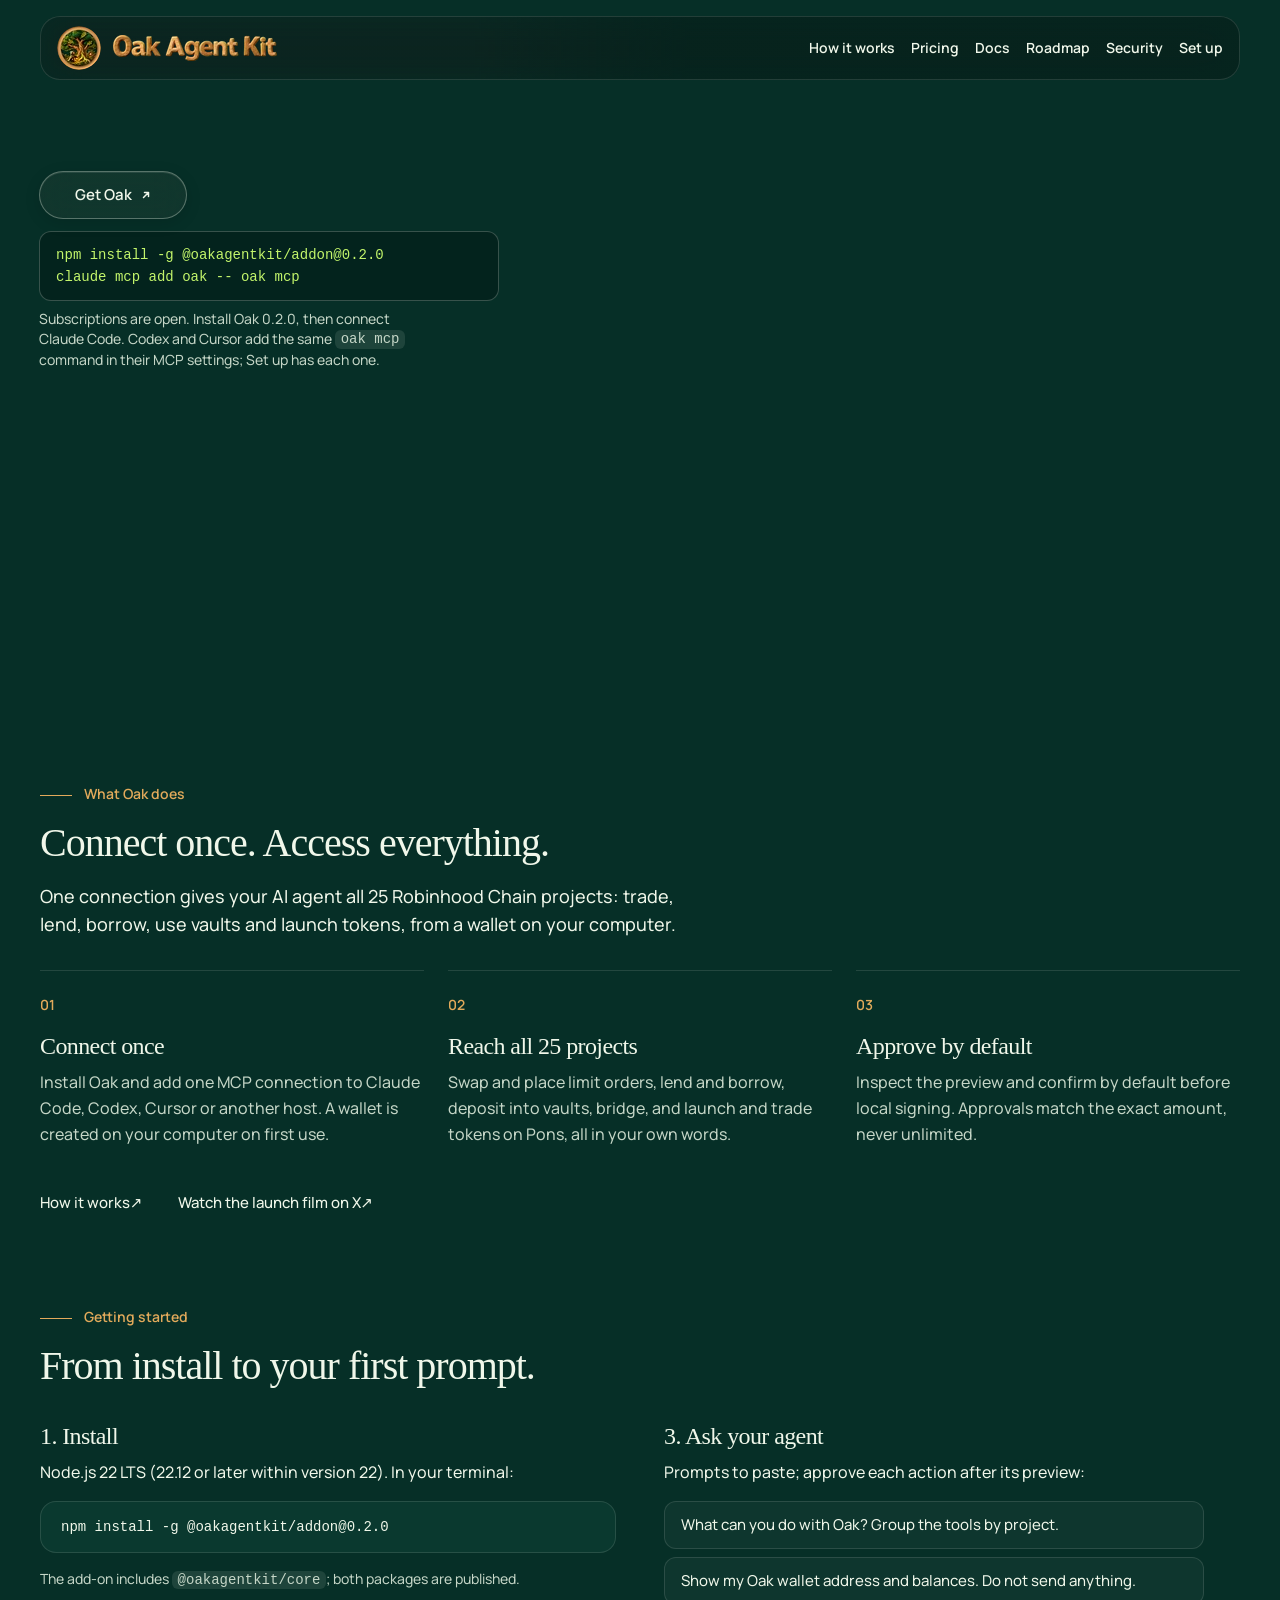
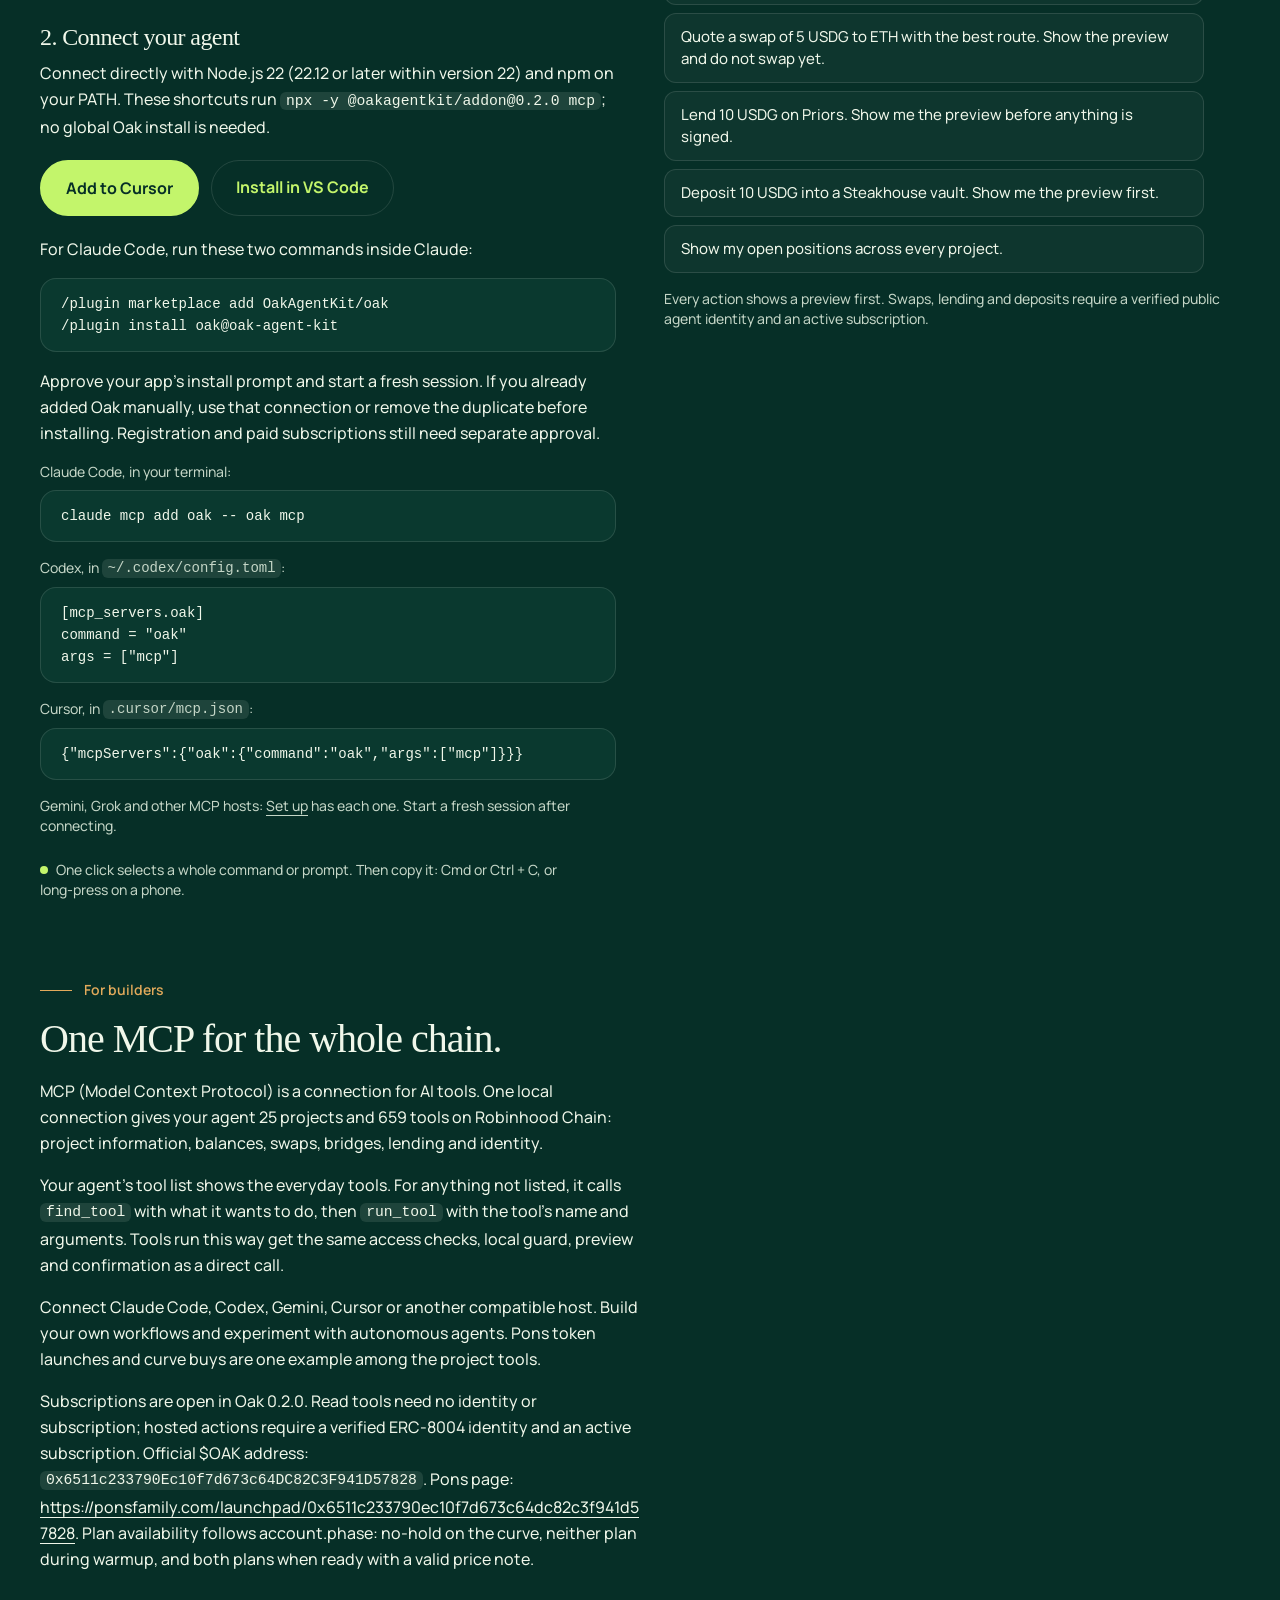
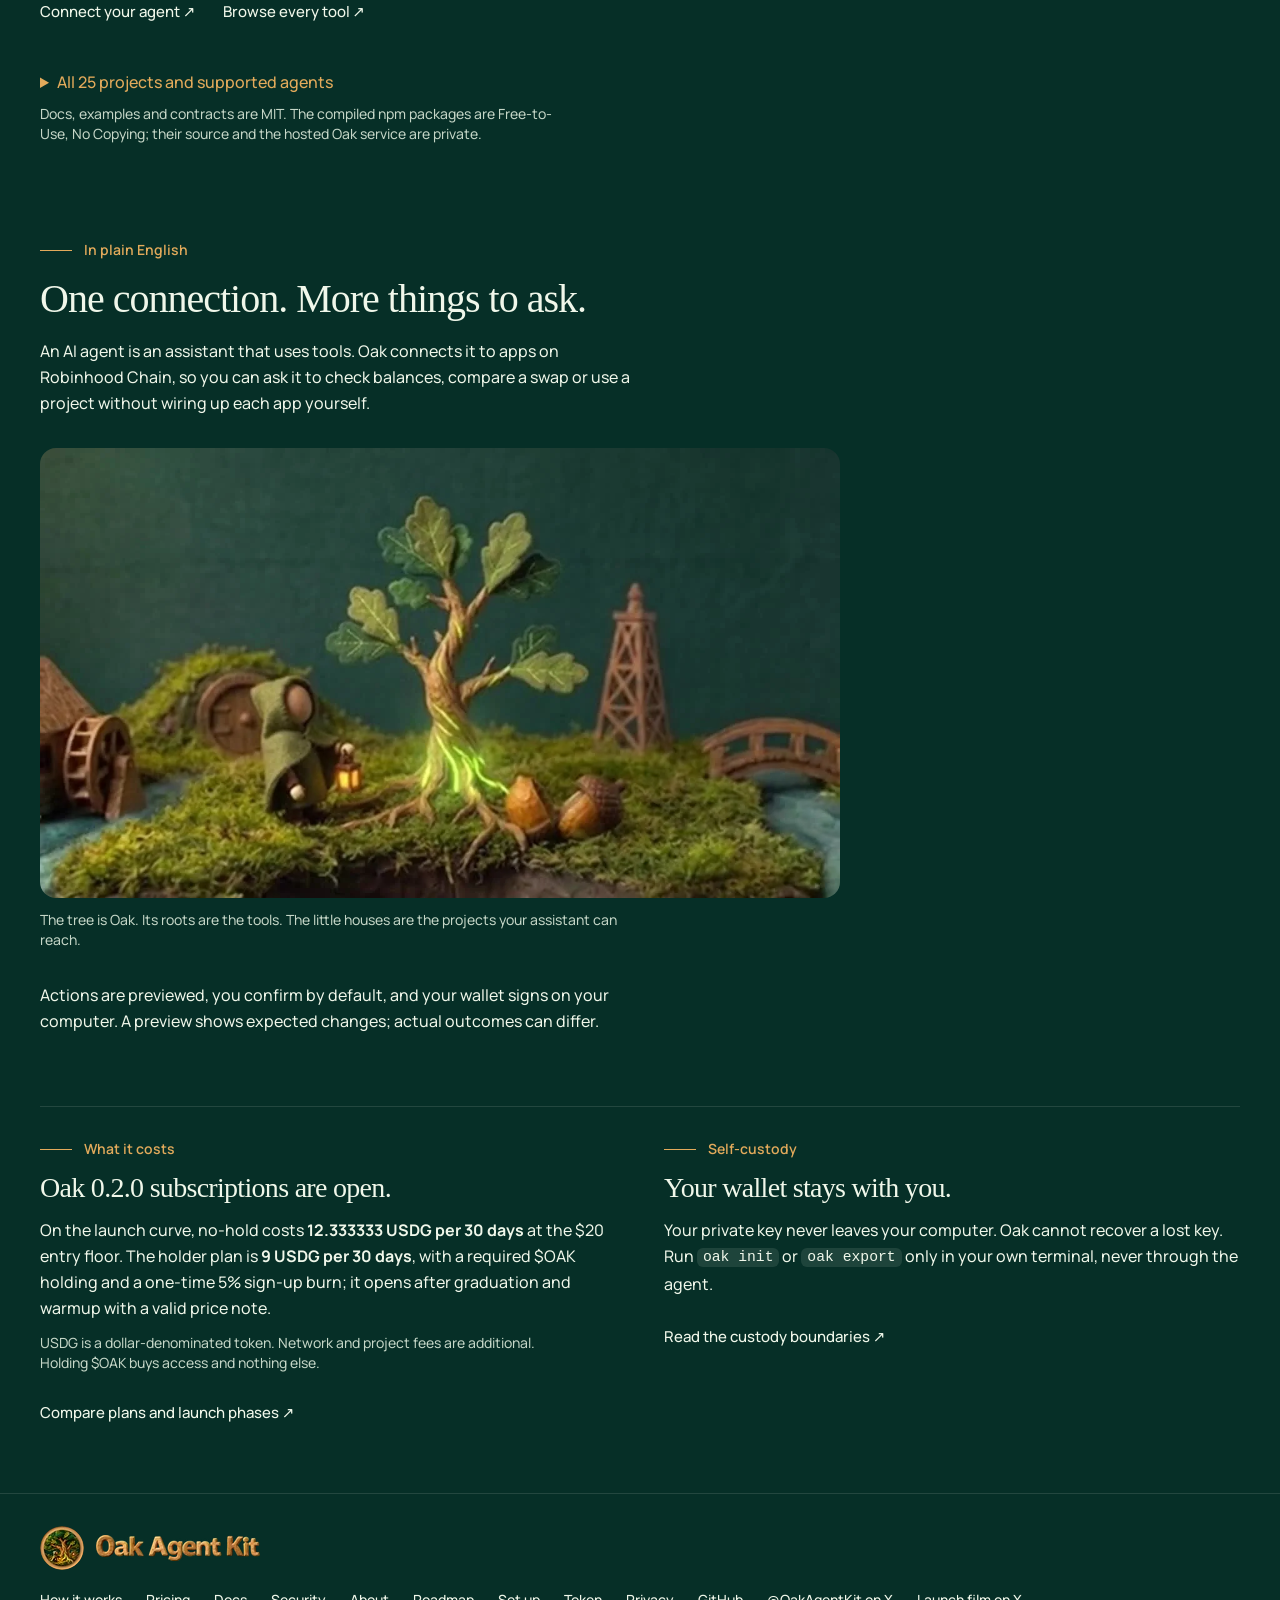
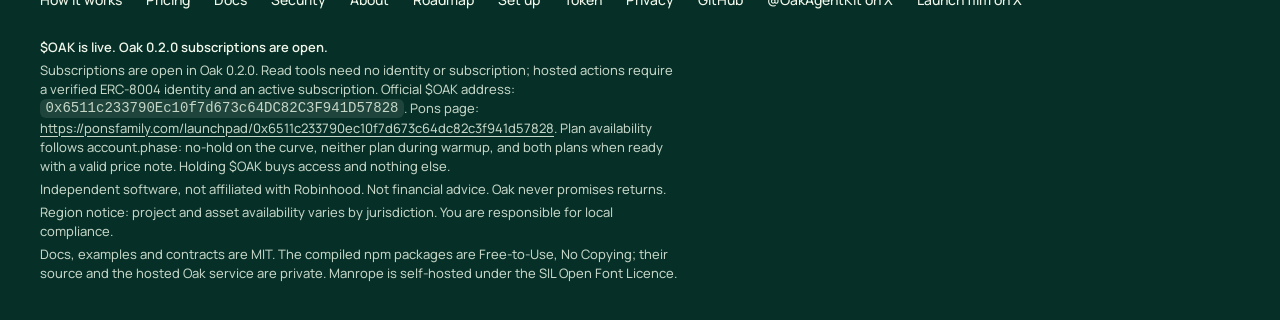
==== index.html @ 814bc8d2 "Publish Oak install shortcuts and corrected Docs template" ====
<!doctype html>
<html lang="en">
<head>
<meta charset="utf-8">
<meta name="viewport" content="width=device-width, initial-scale=1">
<title>Oak: Robinhood Chain apps through your AI assistant</title>
<meta name="description" content="Connect your AI assistant to 25 Robinhood Chain projects with Oak. Install Oak 0.2.0 and subscribe through Oak to use hosted actions.">
<meta name="theme-color" content="#062F27">
<link rel="canonical" href="https://oakagentkit.org/">
<meta property="og:url" content="https://oakagentkit.org/">
<meta property="og:type" content="website">
<meta property="og:site_name" content="Oak Agent Kit">
<meta property="og:title" content="Oak: Robinhood Chain apps through your AI assistant">
<meta property="og:description" content="Connect your AI assistant to 25 Robinhood Chain projects with Oak. Install Oak 0.2.0 and subscribe through Oak to use hosted actions.">
<meta property="og:image" content="https://oakagentkit.org/03-og-card-1200x630.jpg">
<meta property="og:image:width" content="1200">
<meta property="og:image:height" content="630">
<meta property="og:image:alt" content="The Oak mark in a carved-wood medallion beside a felt diorama of the giant Oak tree at dusk.">
<meta name="twitter:card" content="summary_large_image">
<link rel="icon" type="image/svg+xml" href="a-avatar-32.svg">
<link rel="icon" type="image/png" sizes="32x32" href="favicon-32x32.png">
<link rel="apple-touch-icon" href="favicon-180x180.png">
<link rel="preload" href="Manrope.woff2" as="font" type="font/woff2" crossorigin>
<link rel="stylesheet" href="styles.css">
</head>
<body>
<a class="skip" href="#main">Skip to content</a>
<header class="scene-header is-dense-wide is-canopy">
<div class="scene-header-inner">
 <a class="scene-brand" href="index.html" aria-label="Oak Agent Kit, home">
<img class="brand-mark" src="oak-mark-44.webp" srcset="oak-mark-88.webp 2x, oak-mark-132.webp 3x" width="44" height="44" alt="">
<img class="brand-word" src="oak-wordmark-1x.webp" srcset="oak-wordmark-2x.webp 2x, oak-wordmark-3x.webp 3x" width="164" height="26" alt="">
</a>
 <nav class="desktop-nav" aria-label="Main">
<ul>
<li>
<a href="how-it-works.html">How it works</a>
</li>
<li>
<a href="pricing.html">Pricing</a>
</li>
<li>
<a href="docs.html">Docs</a>
</li>
<li>
<a href="roadmap.html">Roadmap</a>
</li>
<li>
<a href="security.html">Security</a>
</li>
<li>
<a href="setup.html">Set up</a>
</li>
</ul>
</nav>
 <button class="menu-button" type="button" popovertarget="site-menu">Menu</button>
 <nav class="menu-panel" id="site-menu" popover aria-label="Main mobile">
<ul>
<li>
<a href="how-it-works.html">How it works</a>
</li>
<li>
<a href="pricing.html">Pricing</a>
</li>
<li>
<a href="docs.html">Docs</a>
</li>
<li>
<a href="roadmap.html">Roadmap</a>
</li>
<li>
<a href="security.html">Security</a>
</li>
<li>
<a href="setup.html">Set up</a>
</li>
</ul>
</nav>
 </div>
</header>
<main id="main">
<div class="scene-opening is-extended" style="--plate-desktop: 1440 / 1500; --plate-phone: 780 / 1700">
<section class="scene-hero scene-home" aria-labelledby="hero-title">
 <h1 id="hero-title" class="sr-only">Your AI agent, on Robinhood Chain</h1>
 <picture class="scene-picture" aria-hidden="true">
 <source media="(max-width: 700px)" srcset="scene-home-phone-extended.webp" width="780" height="1700">
 <img src="scene-home-desktop-extended.webp" width="1440" height="1500" alt="" fetchpriority="high" decoding="async">
 </picture>
 <div class="hero-actions">
<a class="glass-pill" href="setup.html">Get Oak<svg class="pill-arrow" width="12" height="12" viewBox="0 0 12 12" aria-hidden="true" focusable="false">
<path d="M3.5 8.5l5-5M4.5 3.5h4v4" fill="none" stroke="currentColor" stroke-width="1.5" stroke-linecap="round" stroke-linejoin="round"/>
</svg>
</a>
<div class="hero-install">
<pre tabindex="0" role="region" aria-label="Install and connect commands" class="copyable" data-copy="npm install -g @oakagentkit/addon@0.2.0
claude mcp add oak -- oak mcp"><code>npm install -g @oakagentkit/addon@0.2.0
claude mcp add oak -- oak mcp</code></pre>
<p class="hero-status">Subscriptions are open. Install Oak 0.2.0, then connect Claude Code. Codex and Cursor add the same <code>oak mcp</code> command in their MCP settings; Set up has each one.</p>
</div>
</div>
 </section>
<section class="quiet-section" id="steps">
<p class="chapter">What Oak does</p>
<h2>Connect once. Access everything.</h2>
<p class="section-intro">One connection gives your AI agent all 25 Robinhood Chain projects: trade, lend, borrow, use vaults and launch tokens, from a wallet on your computer.</p>
 <ol class="simple-steps">
 <li id="keys">
<h3>Connect once</h3>
<p>Install Oak and add one MCP connection to Claude Code, Codex, Cursor or another host. A wallet is created on your computer on first use.</p>
</li>
 <li id="access">
<h3>Reach all 25 projects</h3>
<p>Swap and place limit orders, lend and borrow, deposit into vaults, bridge, and launch and trade tokens on Pons, all in your own words.</p>
</li>
 <li id="preview">
<h3>Approve by default</h3>
<p>Inspect the preview and confirm by default before local signing. Approvals match the exact amount, never unlimited.</p>
</li>
 </ol>
<p class="section-action">
<a class="text-link" href="how-it-works.html">How it works<span aria-hidden="true"> ↗</span>
</a>
<a class="text-link" href="https://x.com/OakAgentKit/status/2116286790059671939">Watch the launch film on X<span aria-hidden="true"> ↗</span>
</a>
</p>
</section>
 <section class="quiet-section start-section" id="start">
<p class="chapter">Getting started</p>
<h2>From install to your first prompt.</h2>
 <div class="start-grid">
 <div class="start-col">
 <h3>1. Install</h3>
 <p>Node.js 22 LTS (22.12 or later within version 22). In your terminal:</p>
 <pre tabindex="0" role="region" aria-label="Install command" class="copyable" data-copy="npm install -g @oakagentkit/addon@0.2.0">
<code>npm install -g @oakagentkit/addon@0.2.0</code></pre>
 <p class="fine">The add-on includes <code>@oakagentkit/core</code>; both packages are published.</p>
 <h3>2. Connect your agent</h3>
 <div class="install-shortcuts">
 <p>Connect directly with Node.js 22 (22.12 or later within version 22) and npm on your PATH. These shortcuts run <code>npx -y @oakagentkit/addon@0.2.0 mcp</code>; no global Oak install is needed.</p>
 <p class="btn-row" aria-label="Install Oak in your editor">
<a class="btn" href="cursor://anysphere.cursor-deeplink/mcp/install?name=oak&amp;config=eyJjb21tYW5kIjoibnB4IiwiYXJncyI6WyIteSIsIkBvYWthZ2VudGtpdC9hZGRvbkAwLjIuMCIsIm1jcCJdfQ%3D%3D">Add to Cursor</a>
<a class="btn ghost" href="vscode:mcp/install?%7B%22name%22%3A%22oak%22%2C%22command%22%3A%22npx%22%2C%22args%22%3A%5B%22-y%22%2C%22%40oakagentkit%2Faddon%400.2.0%22%2C%22mcp%22%5D%7D">Install in VS Code</a>
</p>
 <p>For Claude Code, run these two commands inside Claude:</p>
 <pre tabindex="0" role="region" aria-label="Claude Code plugin install commands" class="copyable" data-copy="/plugin marketplace add OakAgentKit/oak
/plugin install oak@oak-agent-kit">
<code>/plugin marketplace add OakAgentKit/oak
/plugin install oak@oak-agent-kit</code></pre>
 <p>Approve your app’s install prompt and start a fresh session. If you already added Oak manually, use that connection or remove the duplicate before installing. Registration and paid subscriptions still need separate approval.</p>
 </div>
 <p class="start-client">Claude Code, in your terminal:</p>
 <pre tabindex="0" role="region" aria-label="Claude Code connect command" class="copyable" data-copy="claude mcp add oak -- oak mcp">
<code>claude mcp add oak -- oak mcp</code></pre>
 <p class="start-client">Codex, in <code>~/.codex/config.toml</code>:</p>
 <pre tabindex="0" role="region" aria-label="Codex connection" class="copyable" data-copy="[mcp_servers.oak]
command = &quot;oak&quot;
args = [&quot;mcp&quot;]">
<code>[mcp_servers.oak]
command = "oak"
args = ["mcp"]</code></pre>
 <p class="start-client">Cursor, in <code>.cursor/mcp.json</code>:</p>
 <pre tabindex="0" role="region" aria-label="Cursor connection" class="copyable" data-copy="{&quot;mcpServers&quot;:{&quot;oak&quot;:{&quot;command&quot;:&quot;oak&quot;,&quot;args&quot;:[&quot;mcp&quot;]}}}">
<code>{"mcpServers":{"oak":{"command":"oak","args":["mcp"]}}}</code></pre>
 <p class="fine">Gemini, Grok and other MCP hosts: <a href="setup.html#connect">Set up</a> has each one. Start a fresh session after connecting.</p>
 </div>
 <div class="start-col">
 <h3>3. Ask your agent</h3>
 <p>Prompts to paste; approve each action after its preview:</p>
 <ul class="prompt-list">
<li>
<p class="copy-prompt copyable" tabindex="0" role="region" aria-label="Prompt to copy" data-copy="What can you do with Oak? Group the tools by project.">What can you do with Oak? Group the tools by project.</p>
</li>
<li>
<p class="copy-prompt copyable" tabindex="0" role="region" aria-label="Prompt to copy" data-copy="Show my Oak wallet address and balances. Do not send anything.">Show my Oak wallet address and balances. Do not send anything.</p>
</li>
<li>
<p class="copy-prompt copyable" tabindex="0" role="region" aria-label="Prompt to copy" data-copy="Quote a swap of 5 USDG to ETH with the best route. Show the preview and do not swap yet.">Quote a swap of 5 USDG to ETH with the best route. Show the preview and do not swap yet.</p>
</li>
<li>
<p class="copy-prompt copyable" tabindex="0" role="region" aria-label="Prompt to copy" data-copy="Lend 10 USDG on Priors. Show me the preview before anything is signed.">Lend 10 USDG on Priors. Show me the preview before anything is signed.</p>
</li>
<li>
<p class="copy-prompt copyable" tabindex="0" role="region" aria-label="Prompt to copy" data-copy="Deposit 10 USDG into a Steakhouse vault. Show me the preview first.">Deposit 10 USDG into a Steakhouse vault. Show me the preview first.</p>
</li>
<li>
<p class="copy-prompt copyable" tabindex="0" role="region" aria-label="Prompt to copy" data-copy="Show my open positions across every project.">Show my open positions across every project.</p>
</li>
</ul>
 <p class="fine">Every action shows a preview first. Swaps, lending and deposits require a verified public agent identity and an active subscription.</p>
 </div>
 </div>
 <p class="copy-hint">One click selects a whole command or prompt. Then copy it: Cmd or Ctrl + C, or long-press on a phone.</p>
</section>
 <section class="quiet-section builder-section" id="projects">
<p class="chapter">For builders</p>
<h2>One MCP for the whole chain.</h2>
 <p>MCP (Model Context Protocol) is a connection for AI tools. One local connection gives your agent 25 projects and 659 tools on Robinhood Chain: project information, balances, swaps, bridges, lending and identity.</p>
 <p>Your agent's tool list shows the everyday tools. For anything not listed, it calls <code>find_tool</code> with what it wants to do, then <code>run_tool</code> with the tool's name and arguments. Tools run this way get the same access checks, local guard, preview and confirmation as a direct call.</p>
 <p>Connect Claude Code, Codex, Gemini, Cursor or another compatible host. Build your own workflows and experiment with autonomous agents. Pons token launches and curve buys are one example among the project tools.</p>
 <p>Subscriptions are open in Oak 0.2.0. Read tools need no identity or subscription; hosted actions require a verified ERC-8004 identity and an active subscription. Official $OAK address: <code class="token-address">0x6511c233790Ec10f7d673c64DC82C3F941D57828</code>. Pons page: <a href="https://ponsfamily.com/launchpad/0x6511c233790ec10f7d673c64dc82c3f941d57828">https://ponsfamily.com/launchpad/0x6511c233790ec10f7d673c64dc82c3f941d57828</a>. Plan availability follows account.phase: no-hold on the curve, neither plan during warmup, and both plans when ready with a valid price note.</p>
 <p>
<a class="text-link" href="setup.html#connect">Connect your agent ↗</a> <a class="text-link" href="docs.html#modules">Browse every tool ↗</a>
</p>
 <details class="project-directory">
<summary>All 25 projects and supported agents</summary>
<ul class="project-names">
<li>
<span class="proj">KyberSwap</span>
</li>
<li>
<span class="proj">Velora</span>
</li>
<li>
<span class="proj">Steakhouse</span>
</li>
<li>
<span class="proj">Spark</span>
</li>
<li>
<span class="proj">NetNet</span>
</li>
<li>
<span class="proj">Longbow</span>
</li>
<li>
<span class="proj">Grove</span>
</li>
<li>
<span class="proj">Beefy</span>
</li>
<li>
<span class="proj">Pons</span>
</li>
<li>
<span class="proj">Orbio</span>
</li>
<li>
<span class="proj">HoodLock</span>
</li>
<li>
<span class="proj">Merkl</span>
</li>
<li>
<span class="proj">Relay</span>
</li>
<li>
<span class="proj">Lighter</span>
</li>
<li>
<span class="proj">ERC-8004</span>
</li>
<li>
<span class="proj">hood.ag</span>
</li>
<li>
<span class="proj">HeyResearch</span>
</li>
<li>
<span class="proj">Priors</span>
</li>
<li>
<span class="proj">Morpho Blue</span>
</li>
<li>
<span class="proj">Uniswap liquidity</span>
</li>
<li>
<span class="proj">Meridian</span>
</li>
<li>
<span class="proj">Hookr</span>
</li>
<li>
<span class="proj">TickerSpring</span>
</li>
<li>
<span class="proj">Clanker</span>
</li>
<li>
<span class="proj">pools.trade</span>
</li>
</ul>
<p class="agent-names">
<span class="agent">Claude Code</span> · <span class="agent">Codex</span> · <span class="agent">Gemini</span> · <span class="agent">Cursor</span> · <span class="agent">Grok</span>
</p>
<p>Mainnet: 4663. Testnet: basic tools and ERC-8004 identity only.</p>
</details>
 <p class="fine">Docs, examples and contracts are MIT. The compiled npm packages are Free-to-Use, No Copying; their source and the hosted Oak service are private.</p>
</section>
 <section class="quiet-section" id="plain-english">
<p class="chapter">In plain English</p>
<h2>One connection. More things to ask.</h2>
 <p>An AI agent is an assistant that uses tools. Oak connects it to apps on Robinhood Chain, so you can ask it to check balances, compare a swap or use a project without wiring up each app yourself.</p>
 <figure class="village-story">
<img src="oak-village.webp" width="1280" height="720" loading="lazy" decoding="async" alt="A small hooded guide beside a felt oak tree, with glowing roots reaching wooden houses and a bridge.">
<figcaption>The tree is Oak. Its roots are the tools. The little houses are the projects your assistant can reach.</figcaption>
</figure>
 <p>Actions are previewed, you confirm by default, and your wallet signs on your computer. A preview shows expected changes; actual outcomes can differ.</p>
</section>
 <div class="quiet-band">
 <section class="band-item" id="pricing">
<p class="chapter">What it costs</p>
<h2>Oak 0.2.0 subscriptions are open.</h2>
 <p>On the launch curve, no-hold costs <strong>12.333333 USDG per 30 days</strong> at the $20 entry floor. The holder plan is <strong>9 USDG per 30 days</strong>, with a required $OAK holding and a one-time 5% sign-up burn; it opens after graduation and warmup with a valid price note.</p>
 <p class="fine">USDG is a dollar-denominated token. Network and project fees are additional. Holding $OAK buys access and nothing else.</p>
 <a class="text-link" href="pricing.html">Compare plans and launch phases ↗</a>
</section>
 <section class="band-item" id="custody">
<p class="chapter">Self-custody</p>
<h2>Your wallet stays with you.</h2>
 <p>Your private key never leaves your computer. Oak cannot recover a lost key. Run <code>oak init</code> or <code>oak export</code> only in your own terminal, never through the agent.</p>
 <a class="text-link" href="security.html">Read the custody boundaries ↗</a>
</section>
 </div>
</div>
</main>
<footer class="scene-footer">
<div class="scene-footer-inner">
<div class="scene-footer-top">
<a class="scene-brand" href="index.html" aria-label="Oak Agent Kit, home">
<img class="brand-mark" src="oak-mark-44.webp" srcset="oak-mark-88.webp 2x, oak-mark-132.webp 3x" width="44" height="44" alt="" loading="lazy">
<img class="brand-word" src="oak-wordmark-1x.webp" srcset="oak-wordmark-2x.webp 2x, oak-wordmark-3x.webp 3x" width="164" height="26" alt="" loading="lazy">
</a>
<nav aria-label="Footer">
<ul>
<li>
<a href="how-it-works.html">How it works</a>
</li>
<li>
<a href="pricing.html">Pricing</a>
</li>
<li>
<a href="docs.html">Docs</a>
</li>
<li>
<a href="security.html">Security</a>
</li>
<li>
<a href="about.html">About</a>
</li>
<li>
<a href="roadmap.html">Roadmap</a>
</li>
<li>
<a href="setup.html">Set up</a>
</li>
<li>
<a href="token.html">Token</a>
</li>
<li>
<a href="privacy.html">Privacy</a>
</li>
<li>
<a href="https://github.com/OakAgentKit/oak">GitHub</a>
</li>
<li>
<a href="https://x.com/OakAgentKit">@OakAgentKit on X</a>
</li>
<li>
<a href="https://x.com/OakAgentKit/status/2116286790059671939">Launch film on X</a>
</li>
</ul>
</nav>
</div>
 <p class="footer-status">$OAK is live. Oak 0.2.0 subscriptions are open.</p>
 <p>Subscriptions are open in Oak 0.2.0. Read tools need no identity or subscription; hosted actions require a verified ERC-8004 identity and an active subscription. Official $OAK address: <code class="token-address">0x6511c233790Ec10f7d673c64DC82C3F941D57828</code>. Pons page: <a href="https://ponsfamily.com/launchpad/0x6511c233790ec10f7d673c64dc82c3f941d57828">https://ponsfamily.com/launchpad/0x6511c233790ec10f7d673c64dc82c3f941d57828</a>. Plan availability follows account.phase: no-hold on the curve, neither plan during warmup, and both plans when ready with a valid price note. Holding $OAK buys access and nothing else.</p>
 <p>Independent software, not affiliated with Robinhood. Not financial advice. Oak never promises returns.</p>
 <p>Region notice: project and asset availability varies by jurisdiction. You are responsible for local compliance.</p>
 <p class="fine">Docs, examples and contracts are MIT. The compiled npm packages are Free-to-Use, No Copying; their source and the hosted Oak service are private. Manrope is self-hosted under the SIL Open Font Licence.</p>
</div>
</footer>
</body>
</html>
---- styles.css ----
/* GENERATED by site/build.mjs from site/css/*.css. Edit the partials, not this file. */
/* Oak site v2. Palette: Deep Forest #062F27, Electric Lime #C3F56B, Off-White #F0F7EA.
   Wood amber (#D9A45F) comes from the carved-oak art and is used for small labels only.
   This file is the shared base: tokens, layout, header/footer, buttons, cards, tabs,
   details, tables and the prose style for pages rendered from Markdown. */
@font-face {
  font-family: "Manrope";
  src: url("Manrope.woff2") format("woff2"), url("Manrope.ttf") format("truetype");
  font-weight: 200 800;
  font-display: swap;
}

:root {
  --forest: #062F27;
  --forest-2: #0A3B31;
  --forest-3: #0F4A3D;
  --ink: #04221C;
  --lime: #C3F56B;
  --paper: #F0F7EA;
  --paper-dim: #C9D8C8;
  --amber: #D9A45F;
  --stitch: rgba(240, 247, 234, 0.12);
  --radius: 16px;
  --mono: ui-monospace, "SF Mono", Menlo, Consolas, monospace;
}

* { box-sizing: border-box; }
html { -webkit-text-size-adjust: 100%; scroll-padding-top: 5rem; }
body {
  margin: 0;
  background: var(--forest);
  color: var(--paper);
  font-family: "Manrope", system-ui, -apple-system, "Segoe UI", Roboto, sans-serif;
  font-weight: 450;
  font-size: 1.0625rem;
  line-height: 1.6;
  overflow-wrap: break-word;
}
img { max-width: 100%; height: auto; display: block; }
a { color: var(--lime); text-underline-offset: 3px; }
a:hover { color: var(--paper); }
:focus-visible { outline: 2px solid var(--lime); outline-offset: 4px; }
.skip { position: absolute; left: -999px; top: 0; background: var(--lime); color: var(--forest); padding: 0.6rem 1rem; z-index: 20; }
.skip:focus { left: 0.5rem; top: 0.5rem; }
.sr-only { position: absolute; width: 1px; height: 1px; overflow: hidden; clip: rect(0 0 0 0); white-space: nowrap; }

.wrap { width: 100%; max-width: 1120px; margin: 0 auto; padding: 0 1.25rem; }

h1, h2, h3, h4 { font-weight: 650; line-height: 1.15; margin: 0 0 0.75rem; letter-spacing: -0.01em; }
h1 { font-size: clamp(2rem, 6.2vw, 3.4rem); margin-bottom: 1.1rem; }
h2 { font-size: clamp(1.55rem, 4.2vw, 2.2rem); }
h3 { font-size: 1.2rem; color: var(--lime); }
h4 { font-size: 1.02rem; color: var(--amber); }
p { margin: 0 0 1rem; }
code, pre { font-family: var(--mono); font-size: 0.92em; }
code { background: rgba(240, 247, 234, 0.1); padding: 0.1em 0.4em; border-radius: 6px; overflow-wrap: anywhere; }
code code { background: none; padding: 0; font-weight: 650; }
.eyebrow { color: var(--amber); font-weight: 650; text-transform: uppercase; letter-spacing: 0.12em; font-size: 0.8rem; margin-bottom: 0.75rem; }
.sub { color: var(--paper-dim); max-width: 62ch; }
.note { color: var(--paper-dim); font-size: 0.98rem; max-width: 70ch; margin-top: 1rem; }

/* ---------- header ---------- */
.top { background: var(--forest); border-bottom: 1px solid var(--stitch); position: sticky; top: 0; z-index: 10; }
.top-row { display: flex; align-items: center; justify-content: space-between; gap: 1rem; padding-top: 0.5rem; padding-bottom: 0.5rem; position: relative; }
.brand img { height: 42px; width: auto; }
.nav-toggle { position: absolute; opacity: 0; width: 1px; height: 1px; pointer-events: none; }
.nav-btn { display: inline-flex; align-items: center; gap: 0.5rem; padding: 0.5rem 0.9rem; border: 1px solid var(--stitch); border-radius: 12px; font-weight: 650; font-size: 0.95rem; cursor: pointer; }
.nav-btn::before { content: ""; width: 1.1rem; height: 0.8rem; background: linear-gradient(var(--paper) 0 2px, transparent 2px 6px, var(--paper) 6px 8px, transparent 8px 12px, var(--paper) 12px 14px) center/100% 14px no-repeat; }
.nav-toggle:focus-visible + .nav-btn { outline: 3px solid var(--lime); outline-offset: 3px; }
.site-nav { display: none; position: absolute; left: 0; right: 0; top: 100%; background: var(--forest); border-bottom: 1px solid var(--stitch); padding: 0.5rem 1.25rem 1.25rem; }
.nav-toggle:checked ~ .site-nav { display: block; }
.site-nav ul { list-style: none; margin: 0; padding: 0; display: grid; gap: 0.1rem; }
.site-nav a { display: block; color: var(--paper); text-decoration: none; font-weight: 600; padding: 0.6rem 0.25rem; border-bottom: 1px solid rgba(195, 245, 107, 0.15); }
.site-nav a:hover, .site-nav a[aria-current="page"] { color: var(--lime); }
.site-nav a[aria-current="page"] { box-shadow: inset 3px 0 var(--lime); padding-left: 0.75rem; }
.site-nav .nav-install a, .btn { background: var(--lime); color: var(--forest); border-radius: 999px; }
.site-nav .nav-install a { text-align: center; margin: 0.6rem 0; border: 0; padding: 0.7rem 1rem; font-weight: 700; }
.site-nav .nav-install a:hover { background: var(--paper); color: var(--forest); }
.site-nav .nav-ext a::after { content: " \2197"; }

@media (min-width: 1040px) {
  .nav-btn, .nav-toggle { display: none; }
  .site-nav { display: block; position: static; background: none; border: 0; padding: 0; }
  .site-nav ul { display: flex; align-items: center; gap: 0.15rem 0.85rem; }
  .site-nav a { border: 0; padding: 0.3rem 0; font-size: 0.93rem; }
  .site-nav a[aria-current="page"] { box-shadow: none; padding-left: 0; text-decoration: underline; text-decoration-thickness: 2px; text-underline-offset: 6px; }
  .site-nav .nav-install a { margin: 0; padding: 0.4rem 1rem; }
}

/* ---------- buttons, command pill, cards ---------- */
.btn { display: inline-block; padding: 0.8rem 1.5rem; font-weight: 700; text-decoration: none; border: 2px solid var(--lime); }
.btn:hover { background: var(--paper); border-color: var(--paper); color: var(--forest); }
.btn.ghost { background: transparent; color: var(--lime); border: 1px solid var(--stitch); }
.btn.ghost:hover { background: rgba(195, 245, 107, 0.12); color: var(--paper); border-color: var(--lime); }
.btn-row { display: flex; flex-wrap: wrap; gap: 0.75rem; margin: 1.25rem 0; }
.cmd { display: inline-flex; max-width: 100%; align-items: center; background: var(--ink); border: 2px solid var(--forest-3); border-radius: 999px; padding: 0.55rem 1.2rem; overflow-x: auto; }
.cmd code { background: none; padding: 0; color: var(--lime); white-space: nowrap; font-size: 0.98rem; }
.card {
  background: var(--forest-3);
  border: 1px solid var(--stitch);
  border-radius: var(--radius);
  padding: 1.1rem 1.25rem;
  min-width: 0;
}
.card > :last-child { margin-bottom: 0; }
.block { padding: 3.5rem 0; }
.block.alt { background: var(--forest-2); border-top: 1px solid var(--stitch); border-bottom: 1px solid var(--stitch); }
.grid { display: grid; gap: 1.1rem; grid-template-columns: 1fr; min-width: 0; }
.grid > * { min-width: 0; }
.art { margin: 0; border-radius: 18px 24px 16px 26px; border: 3px solid var(--forest-3); overflow: hidden; box-shadow: 0 12px 28px rgba(0, 0, 0, 0.35); background: var(--forest-2); }
.art img { width: 100%; }
.art figcaption { padding: 0.5rem 0.9rem; font-size: 0.88rem; color: var(--paper-dim); background: var(--forest-2); }

/* ---------- md pages: hero + prose ---------- */
.page-hero { padding: 2.5rem 0 1.5rem; background: radial-gradient(900px 400px at 90% -20%, var(--forest-3), transparent 70%), var(--forest); }
.page-hero .wrap { display: grid; gap: 1.5rem; align-items: center; }
.page-hero h1 { max-width: 20ch; }
.page-hero .lede { color: var(--paper-dim); max-width: 56ch; font-size: 1.1rem; }
.toc { margin: 1.25rem 0 0; }
.toc ul { list-style: none; margin: 0; padding: 0; display: flex; flex-wrap: wrap; gap: 0.4rem 0.5rem; }
.toc a { display: inline-block; border: 1px solid var(--stitch); border-radius: 999px; padding: 0.15rem 0.8rem; font-size: 0.9rem; font-weight: 600; text-decoration: none; }
.toc a:hover { background: rgba(195, 245, 107, 0.12); }
.toc code { padding: 0.05em 0.25em; }
.page-body { padding: 1.5rem 0 4rem; }
.prose { max-width: 78ch; }
.prose.wide { max-width: none; }
.prose > h2, .doc-part > h2 { margin-top: 2.75rem; padding-top: 1.25rem; border-top: 1px solid var(--stitch); }
.prose > h2:first-child, .doc-part > h2:first-child { margin-top: 0; border-top: 0; padding-top: 0; }
.prose h3 { margin-top: 1.75rem; }
.prose ul, .prose ol { padding-left: 1.4rem; margin: 0 0 1rem; display: grid; gap: 0.5rem; }
.prose li { min-width: 0; overflow-wrap: anywhere; }
.prose li > ul, .prose li > ol { margin: 0.5rem 0 0; }
.prose hr { border: 0; border-top: 1px solid var(--stitch); margin: 2rem 0; }
.prose blockquote { margin: 1rem 0; padding: 0.4rem 1.1rem; border-left: 4px solid var(--lime); background: var(--forest-2); border-radius: 0 12px 12px 0; }
.prose blockquote p { margin: 0.4rem 0; }
.prose [data-slot] { border: 1px solid var(--stitch); border-radius: var(--radius); padding: 0.9rem 1.2rem; background: var(--forest-2); margin: 1.25rem 0; }
.prose span[data-slot] { display: block; border: 0; padding: 0; background: none; margin: 0; }
.prose [data-slot] h3 { margin-top: 0; }
.prose [data-slot] > :last-child { margin-bottom: 0; }
.code-block { margin: 0.75rem 0 1.25rem; background: var(--ink); border: 2px solid var(--forest-3); border-radius: 12px; padding: 0.9rem 1.1rem; overflow-x: auto; max-width: 100%; }
.code-block code { background: none; padding: 0; color: var(--paper); white-space: pre; overflow-wrap: normal; }
.prose [data-slot="install"] .code-block code { color: var(--lime); }

/* tables: real tables from 760px, labelled cards below (and always for .stack) */
.table-wrap { margin: 1rem 0 1.5rem; max-width: 100%; }
.md-table { width: 100%; border-collapse: separate; border-spacing: 0; background: var(--forest-3); border: 1px solid var(--stitch); border-radius: var(--radius); overflow: hidden; }
.md-table th, .md-table td { text-align: left; vertical-align: top; padding: 0.7rem 0.9rem; font-size: 0.95rem; border-bottom: 1px solid rgba(195, 245, 107, 0.2); }
.md-table th { color: var(--amber); font-weight: 650; background: var(--forest-2); }
.md-table tbody tr:last-child td { border-bottom: 0; }
.md-table.curve { table-layout: fixed; }
@media (max-width: 759px) { .md-table.curve th, .md-table.curve td { padding: 0.55rem 0.5rem; font-size: 0.84rem; } }
@media (max-width: 759px) {
  .md-table:not(.curve), .md-table:not(.curve) tbody, .md-table:not(.curve) tr, .md-table:not(.curve) td { display: block; }
  .md-table:not(.curve) { background: none; border: 0; border-radius: 0; }
  .md-table:not(.curve) thead { position: absolute; left: -9999px; }
  .md-table:not(.curve) tr { background: var(--forest-3); border: 1px solid var(--stitch); border-radius: var(--radius); padding: 0.4rem 0.9rem 0.6rem; margin-bottom: 1rem; }
  .md-table:not(.curve) td { border: 0; padding: 0.4rem 0; font-size: 0.95rem; }
  .md-table:not(.curve) td::before { content: attr(data-label); display: block; color: var(--amber); font-weight: 650; font-size: 0.78rem; letter-spacing: 0.08em; text-transform: uppercase; }
  .md-table:not(.curve) td:first-child { font-weight: 650; font-size: 1.02rem; border-bottom: 1px solid rgba(195, 245, 107, 0.25); padding-bottom: 0.6rem; margin-bottom: 0.3rem; }
  .md-table:not(.curve) td:first-child::before { content: none; }
}
.md-table.stack, .md-table.stack tbody, .md-table.stack tr, .md-table.stack td { display: block; }
.md-table.stack { background: none; border: 0; border-radius: 0; }
.md-table.stack thead { position: absolute; left: -9999px; }
.md-table.stack tr { background: var(--forest-3); border: 1px solid var(--stitch); border-radius: var(--radius); padding: 0.4rem 1.1rem 0.7rem; margin-bottom: 1.1rem; }
.md-table.stack td { border: 0; padding: 0.45rem 0; font-size: 0.95rem; }
.md-table.stack td::before { content: attr(data-label); display: block; color: var(--amber); font-weight: 650; font-size: 0.78rem; letter-spacing: 0.08em; text-transform: uppercase; }
.md-table.stack td:first-child { font-weight: 650; font-size: 1.1rem; color: var(--lime); border-bottom: 1px solid rgba(195, 245, 107, 0.25); padding-bottom: 0.6rem; margin-bottom: 0.3rem; }
.md-table.stack td:first-child::before { content: none; }
@media (min-width: 1000px) {
  .md-table.stack tr { display: grid; grid-template-columns: 1fr 1fr; column-gap: 1.5rem; }
  .md-table.stack td:first-child { grid-column: 1 / -1; }
}

/* ---------- CSS-only tabs (agent snippets) ---------- */
.tabs { margin: 1rem 0 1.5rem; }
.tabs > input { position: absolute; opacity: 0; width: 1px; height: 1px; pointer-events: none; }
.tabs > .tab-bar { display: flex; flex-wrap: wrap; gap: 0.4rem; }
.tabs > .tab-bar label { cursor: pointer; padding: 0.45rem 1rem; border: 1px solid var(--stitch); border-radius: 999px; font-weight: 650; font-size: 0.95rem; }
.tabs > .tab-bar label:hover { background: rgba(195, 245, 107, 0.12); }
.tabs .tab-panel { display: none; margin-top: 0.9rem; }
.tabs .tab-panel > :last-child { margin-bottom: 0; }
.tabs > input:nth-of-type(1):checked ~ .tab-bar label:nth-child(1),
.tabs > input:nth-of-type(2):checked ~ .tab-bar label:nth-child(2),
.tabs > input:nth-of-type(3):checked ~ .tab-bar label:nth-child(3),
.tabs > input:nth-of-type(4):checked ~ .tab-bar label:nth-child(4),
.tabs > input:nth-of-type(5):checked ~ .tab-bar label:nth-child(5) { background: var(--lime); color: var(--forest); border-style: solid; border-color: var(--lime); }
.tabs > input:nth-of-type(1):checked ~ .tab-panels > .tab-panel:nth-child(1),
.tabs > input:nth-of-type(2):checked ~ .tab-panels > .tab-panel:nth-child(2),
.tabs > input:nth-of-type(3):checked ~ .tab-panels > .tab-panel:nth-child(3),
.tabs > input:nth-of-type(4):checked ~ .tab-panels > .tab-panel:nth-child(4),
.tabs > input:nth-of-type(5):checked ~ .tab-panels > .tab-panel:nth-child(5) { display: block; }
.tabs > input:nth-of-type(1):focus-visible ~ .tab-bar label:nth-child(1),
.tabs > input:nth-of-type(2):focus-visible ~ .tab-bar label:nth-child(2),
.tabs > input:nth-of-type(3):focus-visible ~ .tab-bar label:nth-child(3),
.tabs > input:nth-of-type(4):focus-visible ~ .tab-bar label:nth-child(4),
.tabs > input:nth-of-type(5):focus-visible ~ .tab-bar label:nth-child(5) { outline: 3px solid var(--paper); outline-offset: 3px; }

/* ---------- details (progressive disclosure) ---------- */
details.drawer { background: var(--forest-2); border: 1px solid var(--stitch); border-radius: var(--radius); margin: 1.25rem 0; }
details.drawer > summary { cursor: pointer; padding: 0.9rem 1.25rem; font-weight: 650; color: var(--lime); list-style: none; display: flex; gap: 0.6rem; align-items: baseline; }
details.drawer > summary::-webkit-details-marker { display: none; }
details.drawer > summary::before { content: "+"; font-weight: 700; display: inline-grid; place-items: center; width: 1.4rem; height: 1.4rem; border-radius: 50%; background: var(--lime); color: var(--forest); flex: none; line-height: 1; }
details.drawer[open] > summary::before { content: "\2212"; }
details.drawer > .drawer-body { padding: 0 1.25rem 1.25rem; }
details.drawer > .drawer-body > :first-child { margin-top: 0; }

/* ---------- footer ---------- */
.foot { padding: 2.5rem 0 3rem; background: #041F19; border-top: 1px solid var(--stitch); color: var(--paper-dim); font-size: 0.97rem; }
.foot strong { color: var(--paper); }
.foot-links { display: grid; gap: 1.5rem; grid-template-columns: 1fr 1fr; margin-bottom: 2rem; }
.foot-links h2 { font-size: 0.8rem; color: var(--amber); letter-spacing: 0.12em; text-transform: uppercase; margin-bottom: 0.6rem; }
.foot-links ul { list-style: none; margin: 0; padding: 0; display: grid; gap: 0.35rem; }
.foot-links a { text-decoration: none; }
.foot-links a:hover { text-decoration: underline; }
.foot .fine { font-size: 0.85rem; }
.foot-notice { border: 1px solid var(--stitch); border-radius: 14px 18px 12px 20px; padding: 0.5rem 1rem; color: var(--lime); font-weight: 600; display: inline-block; margin-bottom: 1.25rem; }

@media (min-width: 640px) { .foot-links { grid-template-columns: repeat(4, 1fr); } }
@media (min-width: 900px) {
  .page-hero { padding: 3.5rem 0 2rem; }
  .page-hero .wrap.has-art { grid-template-columns: 1.1fr 0.9fr; gap: 3rem; }
}
@media (max-width: 480px) {
  .wrap { padding: 0 1rem; }
  .brand img { height: 36px; }
  .block { padding: 2.5rem 0; }
  .btn { width: 100%; text-align: center; }
}
@media (prefers-reduced-motion: reduce) { html { scroll-behavior: auto; } }

/* Home page. Classes are prefixed hero- or home-. Mobile first: the text stacks above the art
   up to 900px; from 901px the art becomes the hero background behind a left-hand gradient. */

/* ---------- hero ---------- */
.hero { position: relative; background: var(--forest); isolation: isolate; overflow: hidden; }
.hero-inner { position: relative; z-index: 1; padding-top: 2rem; padding-bottom: 1.5rem; }
.hero-copy { min-width: 0; max-width: 36rem; }
.hero h1 { font-size: clamp(2rem, 8.4vw, 3.5rem); line-height: 1.08; max-width: 16ch; margin-bottom: 1rem; }
.hero-lede { font-size: 1.1rem; color: var(--paper); max-width: 46ch; margin-bottom: 0.9rem; }
.home-pill { display: inline-block; border: 1px solid var(--stitch); border-radius: 14px 18px 12px 20px; padding: 0.3rem 0.85rem; color: var(--amber); font-weight: 650; font-size: 0.9rem; margin: 0 0 0.25rem; }
.hero .btn-row { margin: 1rem 0 1.1rem; }
.hero .cmd { margin-bottom: 1.1rem; }
.hero-works { display: flex; flex-wrap: wrap; align-items: center; gap: 0.4rem; }
.hero-works-label { color: var(--amber); font-weight: 650; text-transform: uppercase; letter-spacing: 0.12em; font-size: 0.75rem; margin-right: 0.3rem; }
.home-chip { display: inline-block; border: 1px solid var(--stitch); border-radius: 999px; padding: 0.05rem 0.7rem; font-size: 0.86rem; font-weight: 600; color: var(--paper); background: rgba(4, 34, 28, 0.55); }
.hero-art { display: block; position: relative; z-index: 0; }
.hero-art img { width: 100%; height: auto; display: block; }
.hero-art::after { content: ""; position: absolute; inset: 0; background: linear-gradient(to bottom, var(--forest) 0%, rgba(6, 47, 39, 0) 30%); pointer-events: none; }

@media (max-width: 700px) {
  .hero-art img { aspect-ratio: 1080 / 1350; object-fit: cover; }
}
@media (min-width: 901px) {
  .hero { min-height: 40rem; display: flex; align-items: center; }
  .hero-inner { padding-top: 4.5rem; padding-bottom: 4.5rem; }
  .hero-art { position: absolute; inset: 0; z-index: -2; }
  .hero-art img { width: 100%; height: 100%; object-fit: cover; object-position: 80% 60%; }
  .hero-art::after { background: linear-gradient(90deg, rgba(6, 47, 39, 0.96) 0%, rgba(6, 47, 39, 0.9) 30%, rgba(6, 47, 39, 0.55) 45%, rgba(6, 47, 39, 0) 62%), linear-gradient(to top, rgba(6, 47, 39, 0.7), rgba(6, 47, 39, 0) 22%); }
  .hero-inner { max-width: 1120px; }
  .hero-copy { max-width: 33rem; }
  .hero h1 { font-size: clamp(2.6rem, 4.2vw, 3.7rem); }
}
@media (max-width: 480px) { .hero .btn { width: 100%; } }

/* ---------- how it works ---------- */
.home-flow { display: grid; gap: 0.5rem; grid-template-columns: minmax(0, 1fr); margin: 1.5rem 0 0.5rem; align-items: stretch; }
.home-node { position: relative; }
.home-node h3 { margin-bottom: 0.4rem; }
.home-node p { font-size: 0.98rem; }
.home-step { color: var(--amber); font-weight: 700; font-size: 0.78rem; letter-spacing: 0.12em; text-transform: uppercase; margin-bottom: 0.2rem; }
.home-step::before { content: "Part "; }
.home-arrow { display: block; text-align: center; color: var(--lime); font-size: 1.6rem; line-height: 1; }
.home-arrow::before { content: "\2193"; }
@media (min-width: 860px) {
  .home-flow { grid-template-columns: minmax(0, 1fr) 2.5rem minmax(0, 1fr) 2.5rem minmax(0, 1fr); gap: 0; }
  .home-arrow { align-self: center; }
  .home-arrow::before { content: "\2192"; }
}

/* ---------- install ---------- */
.home-cmds { display: grid; gap: 1rem; grid-template-columns: minmax(0, 1fr); margin-bottom: 0.5rem; }
.home-cmds > div { min-width: 0; }
.home-cmd-label { color: var(--paper-dim); font-weight: 600; font-size: 0.92rem; margin-bottom: 0.35rem; }
.home-pre { border-left: 4px solid var(--lime); background: var(--forest-3); border-radius: 0 12px 12px 0; padding: 0.7rem 1.1rem; max-width: 78ch; overflow-wrap: anywhere; }
.home-pre code { white-space: normal; }
.home-cmds .cmd { max-width: 100%; }
@media (min-width: 700px) { .home-cmds { grid-template-columns: repeat(2, minmax(0, max-content)); gap: 1rem 2rem; } }

/* ---------- split layouts (picture + text) ---------- */
.home-split { display: grid; gap: 1.5rem; grid-template-columns: minmax(0, 1fr); align-items: center; }
.home-split > * { min-width: 0; }
@media (min-width: 900px) {
  .home-split { grid-template-columns: minmax(0, 1fr) minmax(0, 1fr); gap: 2.5rem; }
  .home-split-wide { grid-template-columns: minmax(0, 1.05fr) minmax(0, 0.95fr); align-items: start; }
}
.home-points { list-style: none; margin: 0 0 1rem; padding: 0; display: grid; gap: 0.8rem; }
.home-points li { position: relative; padding-left: 1.6rem; }
.home-points li::before { content: ""; position: absolute; left: 0; top: 0.5rem; width: 0.8rem; height: 0.8rem; border-radius: 50% 50% 50% 0; background: var(--lime); transform: rotate(-45deg); }

/* ---------- trading on the go ---------- */
.home-steps ol { padding-left: 1.4rem; margin: 0; display: grid; gap: 0.8rem; }
.home-steps li::marker { color: var(--amber); font-weight: 700; }
.home-chat { background: var(--forest); border: 1px solid var(--stitch); border-radius: var(--radius); padding: 1rem; display: grid; gap: 0.7rem; }
.home-msg { max-width: 92%; border-radius: 16px; padding: 0.55rem 0.9rem; }
.home-msg p { margin: 0; }
.home-msg-you { justify-self: end; background: var(--lime); color: var(--forest); border-bottom-right-radius: 4px; }
.home-msg-agent { justify-self: start; background: var(--forest-3); border-bottom-left-radius: 4px; }
.home-who { display: block; font-size: 0.72rem; font-weight: 700; letter-spacing: 0.1em; text-transform: uppercase; opacity: 0.8; }
.home-msg-agent .home-who { color: var(--amber); opacity: 1; }
.home-preview { border: 2px solid var(--lime); border-radius: 12px; background: var(--ink); padding: 0.7rem 0.95rem; }
.home-preview p { margin: 0.25rem 0; font-size: 0.95rem; }
.home-preview-title { color: var(--amber); font-weight: 700; font-size: 0.75rem !important; letter-spacing: 0.12em; text-transform: uppercase; }
.home-caption { margin: 0; color: var(--paper-dim); font-size: 0.86rem; }

/* ---------- projects ---------- */
.home-map { margin: 1.25rem 0; max-width: 780px; }
.home-groups { margin-top: 1rem; }
.home-group h3 { margin-bottom: 0.6rem; }
.home-chips { display: flex; flex-wrap: wrap; gap: 0.4rem; }
.home-group .home-chip { background: var(--forest-2); }
@media (min-width: 640px) { .home-groups { grid-template-columns: repeat(2, minmax(0, 1fr)); } }
@media (min-width: 1000px) { .home-groups { grid-template-columns: repeat(3, minmax(0, 1fr)); } }

/* ---------- pricing ---------- */
.home-plans { margin: 1.25rem 0 0.75rem; }
@media (min-width: 760px) { .home-plans { grid-template-columns: repeat(2, minmax(0, 1fr)); } }
.home-plan { padding: 1.4rem 1.5rem; border-style: solid; border-color: var(--lime); }
.home-plan h3 { color: var(--paper); font-size: 1.15rem; margin-bottom: 0.9rem; }
.home-plan-name { display: block; color: var(--amber); font-size: 0.85rem; letter-spacing: 0.1em; text-transform: uppercase; }
.home-plan-price { display: block; color: var(--lime); font-size: clamp(1.7rem, 6vw, 2.3rem); line-height: 1.1; margin-top: 0.2rem; }
.home-plan-fine { color: var(--paper-dim); font-size: 0.93rem; }
.home-zero { font-weight: 700; color: var(--lime); font-size: 1.1rem; margin: 0.5rem 0 0; }
#pricing .drawer h3 { margin-top: 1.25rem; }
#pricing .drawer ul { padding-left: 1.3rem; display: grid; gap: 0.5rem; margin: 0 0 1rem; }
#pricing .drawer .table-wrap { overflow-x: auto; }

/* ---------- trust ---------- */
.home-trust { gap: 0.9rem; }
.home-trust .card h3 { font-size: 1.05rem; margin-bottom: 0.4rem; }
.home-trust .card p { font-size: 0.95rem; margin-bottom: 0.5rem; }
.home-cta { margin-top: 2.5rem; padding: 1.75rem 1.25rem; text-align: center; border: 1px solid var(--stitch); border-radius: var(--radius); background: var(--forest-2); }
.home-cta .btn-row { justify-content: center; margin-bottom: 0; }
.hero-nowrap { white-space: nowrap; }
.hero { display: flex; flex-direction: column; }
.hero-art { order: 2; }
@media (min-width: 901px) { .hero { flex-direction: row; } }

/* How it works page. Classes prefixed how-. */
.how-narrow { max-width: 78ch; }
.how-diagram { display: grid; gap: 0.25rem; grid-template-columns: 1fr; margin: 1.25rem 0 0.5rem; min-width: 0; }
.how-diagram > * { min-width: 0; }
.how-box { background: var(--forest-3); border: 1px solid var(--stitch); border-radius: var(--radius); padding: 1.1rem 1.25rem; }
.how-box-2 { background: var(--forest-2); }
.how-box-1 { border-style: solid; border-color: var(--lime); }
.how-box h3 { margin: 0 0 0.6rem; color: var(--paper); font-size: 1.3rem; }
.how-box p { margin: 0 0 0.6rem; font-size: 0.98rem; }
.how-box > :last-child { margin-bottom: 0; }
.how-box-label { color: var(--amber); font-weight: 650; text-transform: uppercase; letter-spacing: 0.12em; font-size: 0.75rem; margin: 0 0 0.35rem; }
.how-arrow { height: 2.2rem; position: relative; }
.how-arrow::before { content: ""; position: absolute; left: 50%; top: 0.2rem; bottom: 0.6rem; border-left: 1px solid var(--lime); transform: translateX(-50%); }
.how-arrow::after { content: ""; position: absolute; left: 50%; bottom: 0.2rem; width: 0.8rem; height: 0.8rem; border-right: 3px solid var(--lime); border-bottom: 3px solid var(--lime); transform: translateX(-50%) rotate(45deg); }

.how-chat { margin: 1.75rem 0 0; display: grid; gap: 0.9rem; max-width: 46rem; background: var(--ink); border: 2px solid var(--forest-3); border-radius: var(--radius); padding: 1.1rem; }
.how-msg { min-width: 0; max-width: 100%; padding: 0.7rem 1rem; border-radius: 16px; }
.how-msg p { margin: 0; }
.how-msg .how-who { margin: 0 0 0.2rem; }
.how-who, .how-preview-title { color: var(--amber); font-weight: 650; text-transform: uppercase; letter-spacing: 0.1em; font-size: 0.74rem; }
.how-you { background: var(--lime); color: var(--forest); justify-self: end; border-bottom-right-radius: 4px; }
.how-you .how-who { color: var(--forest); opacity: 0.75; }
.how-agent { background: var(--forest-3); border: 1px solid var(--stitch); justify-self: start; border-bottom-left-radius: 4px; }
.how-preview { margin-top: 0.8rem; background: var(--forest); border: 2px solid var(--lime); border-radius: 12px; padding: 0.7rem 0.9rem; }
.how-preview-title { margin: 0 0 0.4rem; }
.how-prow { display: grid; gap: 0.1rem; padding: 0.45rem 0; border-top: 1px solid rgba(195, 245, 107, 0.3); font-size: 0.97rem; min-width: 0; }
.how-prow:first-of-type { border-top: 0; }
.how-k { color: var(--lime); font-weight: 700; font-size: 0.8rem; text-transform: uppercase; letter-spacing: 0.08em; }
.how-chat figcaption { color: var(--paper-dim); font-size: 0.9rem; text-align: center; }

.how-next { margin-top: 1rem; }
.how-next-card { display: block; text-decoration: none; color: var(--paper); transition: border-color 0.15s, background 0.15s; }
.how-next-card:hover { background: var(--forest-2); border-color: var(--lime); color: var(--paper); }
.how-next-card h3 { margin: 0 0 0.35rem; }
.how-next-card h3::after { content: " \2192"; }
.how-next-card p { color: var(--paper-dim); }

@media (min-width: 700px) {
  .how-prow { grid-template-columns: 5.5rem 1fr; gap: 0.75rem; }
  .how-msg { max-width: 85%; }
  .how-next { grid-template-columns: repeat(3, 1fr); }
}
@media (min-width: 960px) {
  .how-diagram { grid-template-columns: 1fr 3.2rem 1fr 3.2rem 1fr; align-items: stretch; gap: 0; }
  .how-arrow { height: auto; align-self: center; min-height: 2rem; }
  .how-arrow::before { left: 0.1rem; right: 0.9rem; top: 50%; bottom: auto; border-left: 0; border-top: 1px solid var(--lime); transform: translateY(-50%); }
  .how-arrow::after { left: auto; right: 0.7rem; bottom: auto; top: 50%; transform: translateY(-50%) rotate(-45deg); }
}
.how-page > .doc-part + .doc-part { margin-top: 2.75rem; padding-top: 1.75rem; border-top: 1px solid var(--stitch); }

/* Docs page. Classes prefixed docs-. */
.docs-narrow { max-width: 78ch; }
.docs-prompt { margin: 0.75rem 0 1.1rem; max-width: 78ch; background: var(--ink); border: 2px solid var(--forest-3); border-left: 5px solid var(--lime); border-radius: 4px 14px 14px 4px; padding: 0.7rem 1rem; }
.docs-prompt p { margin: 0; }
.docs-prompt-label { color: var(--amber); font-weight: 650; text-transform: uppercase; letter-spacing: 0.12em; font-size: 0.74rem; margin-bottom: 0.25rem !important; }
.docs-prompt-text { color: var(--paper); font-weight: 550; }
.docs-prompt-text::before { content: "\201C"; color: var(--lime); }
.docs-prompt-text::after { content: "\201D"; color: var(--lime); }
.prose .docs-mods { margin: 0 0 1.5rem; }
.docs-mod { background: var(--forest-3); border: 1px solid var(--stitch); border-radius: var(--radius); padding: 1rem 1.2rem; min-width: 0; overflow-wrap: anywhere; }
.docs-mod h4 { margin: 0 0 0.55rem; font-size: 1.12rem; color: var(--lime); }
.docs-mod p { margin: 0; font-size: 0.95rem; color: var(--paper-dim); }
.docs-mod p code { color: var(--paper); }
.docs-chips { display: flex; flex-wrap: wrap; gap: 0.35rem; margin: 0 0 0.7rem; min-width: 0; }
.docs-chips code { font-size: 0.78rem; background: var(--forest); border: 1px solid var(--stitch); color: var(--lime); border-radius: 999px; padding: 0.1rem 0.6rem; overflow-wrap: anywhere; }
.prose h3 + .docs-prompt { margin-top: 0.5rem; }
@media (min-width: 760px) {
  .docs-mods { grid-template-columns: 1fr 1fr; }
}
@media (min-width: 1100px) {
  .docs-mods { grid-template-columns: repeat(3, 1fr); }
}
.docs-page > .doc-part + .doc-part { margin-top: 2.75rem; padding-top: 1.75rem; border-top: 1px solid var(--stitch); }

/* Oak scene system: the active stylesheet for every page the generator emits (site/lib/scene-site.mjs).
   It implements site/design/DIRECTION.md: the carved title is the headline, one glass pill sits in the art's
   calm empty area, the menu floats over the sky, glass stays local to controls, one forest ground throughout.
   Numbers below are the direction's values; section numbers refer to that document. */
:root {
 --forest: #062F27;
 --moss: #0A392F;
 --oak: #E2AA5B;
 --lime: #C3F56B;
 --paper: #F0F7EA;
 --muted: #c5d6c7;
 --hairline: rgba(240,247,234,.12);
 --ease: cubic-bezier(.2,.8,.2,1);
 --serif: Charter, 'Bitstream Charter', 'Sitka Text', Georgia, serif;
 --gutter: 32px;
 color-scheme: dark;
}
html { scroll-padding-top: 2rem; scroll-behavior: auto; }
html:has(.scene-header.is-sticky) { scroll-padding-top: 104px; }
@media (prefers-reduced-motion:no-preference) { html { scroll-behavior: smooth; } }
body { margin: 0; background: var(--forest); color: var(--paper); font-family: Manrope, system-ui, sans-serif; font-size: 16px; line-height: 26px; font-weight: 450; }
* { box-sizing: border-box; }
a { color: inherit; text-decoration-thickness: 1px; text-underline-offset: .25em; }
a:hover { color: var(--lime); }
a:focus-visible, button:focus-visible, summary:focus-visible, pre:focus-visible, .copy-prompt:focus-visible { outline: 2px solid var(--lime); outline-offset: 4px; }
p { margin: 0 0 16px; }
code { font-size: max(.92em, 14px); }

/* Section 6: one serif/sans hierarchy. */
h2, h3 { font-family: var(--serif); font-weight: 400; letter-spacing: -.025em; color: var(--paper); }
h2 { font-size: 40px; line-height: 46px; margin: 0 0 16px; }
h3 { font-size: 24px; line-height: 30px; margin: 0 0 8px; }
.sr-only { position: absolute; width: 1px; height: 1px; padding: 0; margin: -1px; overflow: hidden; clip-path: inset(50%); white-space: nowrap; border: 0; }

/* ---------- Section 4: floating menu ---------- */
.scene-header {
 position: absolute; top: 16px; left: 24px; right: 24px; z-index: 10;
 max-width: 1200px; margin-inline: auto; min-height: 64px;
 border: 1px solid rgba(240,247,234,.12); border-radius: 20px;
 background: rgba(4,34,28,.24);
 -webkit-backdrop-filter: blur(12px); backdrop-filter: blur(12px);
}
.scene-header-inner { min-height: 62px; padding: 0 16px; display: flex; align-items: center; gap: 24px; }
.scene-brand { display: inline-flex; align-items: center; gap: 12px; flex-shrink: 0; margin-right: auto; color: var(--paper); text-decoration: none; font-size: 16px; line-height: 20px; font-weight: 600; }
.scene-brand img { display: block; }
.scene-brand .brand-mark { width: 44px; height: 44px; border-radius: 50%; }
.scene-brand .brand-word { width: 164px; height: 26px; }
.scene-brand:hover { color: var(--paper); }
.desktop-nav ul { list-style: none; margin: 0; padding: 0; display: flex; gap: 16px; }
.desktop-nav a { display: flex; align-items: center; min-height: 44px; color: var(--paper); font-size: 14px; line-height: 20px; font-weight: 600; text-decoration: none; transition: color 160ms var(--ease); }
.desktop-nav a:hover { color: var(--paper); text-decoration: underline; text-underline-offset: 6px; }
.scene-header [aria-current="page"] { text-decoration: underline; text-decoration-thickness: 1px; text-underline-offset: 6px; }
.menu-button { display: none; }
/* The menu is a native popover: Escape and outside clicks close it and focus returns to Menu, with no script. */
.menu-panel {
 position: absolute; inset: auto; top: 88px; right: 24px; margin: 0;
 width: min(360px, calc(100vw - 48px)); height: auto; overflow: visible; padding: 12px;
 border: 1px solid rgba(240,247,234,.18); border-radius: 16px;
 background: rgba(4,34,28,.88); color: var(--paper);
 -webkit-backdrop-filter: blur(16px); backdrop-filter: blur(16px);
}
.menu-panel ul { list-style: none; margin: 0; padding: 0; display: grid; }
.menu-panel a { display: flex; align-items: center; min-height: 48px; padding: 0 12px; border-radius: 8px; font-size: 16px; line-height: 24px; font-weight: 600; text-decoration: none; }
.menu-panel a:hover { color: var(--paper); background: rgba(240,247,234,.06); }
.menu-panel a:focus-visible { outline-offset: -2px; }
@media (max-width:1049px) {
 .desktop-nav { display: none; }
 .menu-button {
  display: inline-flex; align-items: center; justify-content: center; gap: 8px;
  min-width: 44px; min-height: 44px; padding: 0 12px; margin-right: -8px;
  border: 0; border-radius: 12px; background: transparent; color: var(--paper);
  font: 600 14px/20px Manrope, system-ui, sans-serif; cursor: pointer;
  transition: background-color 160ms var(--ease);
 }
 .menu-button::before { content: ''; width: 16px; height: 10px; background: linear-gradient(currentColor, currentColor) top / 100% 1.5px no-repeat, linear-gradient(currentColor, currentColor) bottom / 100% 1.5px no-repeat; }
 .menu-button:hover { background: rgba(240,247,234,.08); }
}
@media (min-width:1050px) { .menu-panel { display: none !important; } }
/* Without popover support the five links simply wrap inside the header. */
@supports not selector(:popover-open) {
 @media (max-width:1049px) {
  .menu-button { display: none; }
  .scene-header-inner { flex-wrap: wrap; padding-block: 8px; }
  .menu-panel { position: static; width: auto; padding: 0; border: 0; background: none; -webkit-backdrop-filter: none; backdrop-filter: none; }
  .menu-panel ul { display: flex; flex-wrap: wrap; gap: 0 16px; }
  .menu-panel a { min-height: 44px; padding: 0; font-size: 14px; }
 }
}
.scene-header.is-dense { background: rgba(4,34,28,.88); }
/* Home's bright felt canopy sits behind the right half of the menu; blurred at the default tint it smeared into a
   green glow behind the links. An inner ink tint deepens over the canopy side only, and a wider, slightly dimmed
   and desaturated blur dissolves the canopy's lit edge, so the sky side keeps the direction's light glass and the
   tree reads as a calm dark shape. Compared at 1440 against 12px blur with .66 and .74 tints, which left a streak. */
.scene-header.is-canopy { background: linear-gradient(to right, rgba(4,34,28,.24) 36%, rgba(4,34,28,.70) 54%); -webkit-backdrop-filter: blur(20px) saturate(60%) brightness(.85); backdrop-filter: blur(20px) saturate(60%) brightness(.85); }
@media (min-width:1600px) { .scene-header.is-dense-wide { background: rgba(4,34,28,.88); } }
/* Docs reads over plain ground, so its menu stays: the same 64px frame, denser ink once the art scrolls away. */
.scene-header.is-sticky { position: sticky; top: 16px; left: auto; right: auto; width: calc(100% - 48px); margin: 16px auto -80px; background: rgba(4,34,28,.88); }
.is-sticky .menu-panel { position: fixed; }
@supports (animation-timeline: scroll()) {
 @media (prefers-reduced-motion:no-preference) {
  .scene-header.is-sticky { animation: reading-ground linear both; animation-timeline: scroll(root); animation-range: 0 160px; }
  @keyframes reading-ground { from { background-color: rgba(4,34,28,.24); } to { background-color: rgba(4,34,28,.88); } }
 }
}
@supports not ((backdrop-filter: blur(1px)) or (-webkit-backdrop-filter: blur(1px))) {
 .scene-header, .scene-header.is-canopy { background: rgba(4,34,28,.88); }
}

/* ---------- Section 2: hero composition ----------
   The art starts at y 0 behind the menu, full width at its own ratio. The action group shares the art's grid
   cell. Per plate, as percentages of the rendered art width: --tl is the carved title's left edge less 3px at the
   reference width, --tb the conservative title-bottom anchor; the image fade starts below it. Home's values are
   DIRECTION.md section 2; the other plates were measured the same way from their source images.
   --px is the action group's left edge (its centre where it is centred over a bridge) and --py its top, in the
   same units, plus a fixed --pyo. The default is section 2's geometry, 24px under the title-bottom anchor.
   Operator amendment, 2026-10-30: a plate with a calm empty area takes the group up into it instead (home's
   upper-left sky, the open sky above the how-it-works bridge). --menu-clear keeps it below the floating menu at
   any width. Container units track the art itself, so a classic scrollbar cannot move the pill off the art; vw is
   the fallback. Plate files and sizes live in lib/plates.mjs; an extended plate keeps the original rows at its
   top, so these values hold for it unchanged. */
.scene-hero { display: grid; isolation: isolate; background: var(--forest); --tl: 4.7222; --tb: 50; --px: var(--tl); --py: var(--tb); --pyo: 24px; --u: 1vw; --menu-clear: 96px; }
@supports (width: 1cqw) { .scene-hero { container-type: inline-size; --u: 1cqw; } }
.scene-hero > * { grid-area: 1 / 1; }
.scene-picture { display: block; align-self: start; }
.scene-picture img {
 display: block; width: 100%; height: auto;
 -webkit-mask-image: linear-gradient(to bottom, #000 0, #000 calc(var(--tb) * var(--u) + 8px), transparent 100%);
 mask-image: linear-gradient(to bottom, #000 0, #000 calc(var(--tb) * var(--u) + 8px), transparent 100%);
 -webkit-mask-image: linear-gradient(to bottom, #000 0, #000 min(calc(var(--tb) * var(--u) + 8px), calc(100% - 6px)), transparent 100%);
 mask-image: linear-gradient(to bottom, #000 0, #000 min(calc(var(--tb) * var(--u) + 8px), calc(100% - 6px)), transparent 100%);
}
.hero-actions { position: relative; z-index: 3; align-self: start; justify-self: start; display: flex; flex-direction: column; align-items: flex-start; gap: 12px; margin: max(var(--menu-clear), calc(var(--py) * var(--u) + var(--pyo))) 20px 24px max(20px, calc(var(--px) * var(--u))); }
.hero-status { margin: 0; max-width: var(--cw, min(480px, calc(100vw - 40px))); color: var(--muted); font-size: 14px; line-height: 20px; font-weight: 450; text-wrap: balance; }
.scene-home .hero-status { max-width: var(--cw, min(340px, calc(100vw - 40px))); }
.scene-home { --tl: 3.0556; --tb: 47.7778; }
.scene-how-it-works { --tl: 21.5278; --tb: 48.0556; }
.scene-pricing { --tl: 4.5139; --tb: 49.1667; }
/* Roadmap geometry: r3/hero/title-envelope.json; x=(42-3)/1440, fade anchor=(744-8)/1440, calm=(64,290)/1440; menu-safe y=80+16. */
.scene-roadmap { --tl: 2.7083; --tb: 51.1111; --px: 4.4444; --py: 20.1389; --pyo: 0px; --cw: min(316px, calc(100vw - 40px)); }
.scene-security { --tl: 4.7222; --tb: 51.1806; }
.scene-about { --tl: 4.7222; --tb: 49.7222; }
.scene-setup { --tl: 4.7222; --tb: 53.2639; }
.scene-token { --tl: 4.9306; --tb: 48.8194; }
.scene-privacy { --tl: 4.7222; --tb: 52.7083; }
.scene-docs { --tl: 4.7222; --tb: 50.0694; }
.scene-404 { --tl: 4.7917; --tb: 51.7361; }
/* Desktop sky positions: the group stays on the carved title's left edge (principle 4), up in the empty sky.
   How it works and the 404 share the bridge scene, so their group is centred in the sky over the bridge. */
.scene-home { --py: 13.3333; --pyo: 0px; }
.scene-how-it-works, .scene-404 { --px: 48.2639; --py: 26.3889; --pyo: 0px; }
.scene-how-it-works .hero-actions, .scene-404 .hero-actions { align-items: center; text-align: center; translate: -50% 0; }
.scene-pricing, .scene-docs, .scene-security, .scene-about, .scene-privacy, .scene-setup, .scene-token { --py: 13.3333; --pyo: 0px; }
/* Phone plates end in lit moss right under the letters, too close for a long fade (section 2, "the short
   phone fade"). The ground under the plate continues the moss colour sampled from each plate's bottom rows,
   so the image's short fade lands on its own colour, then eases into forest over 96px with no edge. With the
   pill up in the sky that dissolve would be an empty band, so it runs on under the first section instead: the
   hero ends 24px below the plate and the content after it paints above the dissolve. */
.scene-opening > :not(.scene-hero) { position: relative; z-index: 1; }
@media (max-width:700px) {
 .scene-hero { position: relative; --menu-clear: 84px; min-height: calc(125 * var(--u) + 24px); --ground: 69,64,13; background: linear-gradient(rgb(var(--ground)), rgb(var(--ground))) top / 100% calc(125 * var(--u)) no-repeat, var(--forest); }
 /* A hero with nothing after it (the 404) keeps the whole dissolve inside its own box, above the footer. */
 .scene-hero:last-child { min-height: calc(125 * var(--u) + 96px); }
 .scene-hero::before { content: ''; position: absolute; z-index: -1; left: 0; right: 0; top: calc(125 * var(--u)); height: 96px; pointer-events: none; background: linear-gradient(to bottom, rgb(var(--ground)) 0, rgba(var(--ground),.72) 24px, rgba(var(--ground),.4) 48px, rgba(var(--ground),.16) 72px, rgba(var(--ground),0) 96px); }
 /* A soft local blur straddles the plate's last rows so the moss texture melts instead of stopping. It ends
    above the lowest letter on every plate (home leaves 11px under Chain, so its band is shortest). */
 .scene-picture { position: relative; }
 .scene-picture::after { content: ''; position: absolute; left: 0; right: 0; bottom: -24px; height: var(--melt, 48px); pointer-events: none; -webkit-backdrop-filter: blur(6px); backdrop-filter: blur(6px); -webkit-mask-image: linear-gradient(transparent, #000 50%, #000 60%, transparent); mask-image: linear-gradient(transparent, #000 50%, #000 60%, transparent); }
 .scene-home, .scene-setup, .scene-how-it-works { --melt: 36px; }
 .scene-home { --ground: 47,61,12; }
 .scene-how-it-works { --ground: 59,59,14; }
 .scene-pricing { --ground: 66,63,15; }
 /* r3/hero/title-envelope.json: phone x=(12-3)/780, fade anchor=(924-8)/780; calm (90,160)-(390,260) fits the pill alone, so the intro uses the shared below-title policy. */
 .scene-roadmap { --tl: 1.1538; --tb: 117.4359; --ground: 7,47,39; --px: var(--tl); --py: var(--tb); --pyo: 24px; --cw: initial; }
 .scene-home { --tl: 0; --tb: 123.0769; }
 .scene-how-it-works { --tl: 7.8205; --tb: 121.7949; }
 .scene-pricing { --tl: 9.2308; --tb: 110.2564; }
 .scene-security { --tl: 8.4615; --tb: 117.6923; }
 .scene-about { --tl: 13.9744; --tb: 117.1795; }
 .scene-setup { --tl: 8.4615; --tb: 122.9487; }
 .scene-token { --tl: 21.2821; --tb: 116.7949; }
 .scene-privacy { --tl: 8.4615; --tb: 117.8205; }
 .scene-docs { --tl: 21.2821; --tb: 117.4359; }
 .scene-404 { --tl: 21.2821; --tb: 118.3333; }
 /* Phone sky positions, measured on each 780x975 plate at 390px: clear of the menu, canopy, figures and roots.
    The narrow sky beside home's canopy and about's tree wraps the caption clear of the branches and the guide. */
 .scene-home { --px: 5.1282; --py: 44.1026; --cw: 140px; }
 .scene-how-it-works { --px: 5.1282; --py: 38.4615; }
 .scene-how-it-works .hero-actions { align-items: flex-start; text-align: left; translate: none; }
 .scene-404 { --px: 41.2821; --py: 43.5897; }
 .scene-pricing { --px: 5.1282; --py: 25.641; }
 .scene-docs { --px: 5.1282; --py: 23.5897; }
 .scene-about { --px: 5.1282; --py: 24.6154; --cw: 170px; }
 /* No empty area fits the pill: privacy's stump leaves a 150px strip for a 148px minimum, set up's scale and
    lantern leave 45px under the menu, $OAK's roots reach to 140px, and the security roots start 200px in, short of
    its 216px "Understand custody". These four keep the group 24px under the title. */
 .scene-privacy, .scene-setup, .scene-token, .scene-security { --py: var(--tb); --pyo: 24px; }
}
/* Below 360px the skies shrink with the art while the pill keeps its 148px minimum, so it would reach home's
   branch, about's canopy and the docs village (measured at 320). Every page keeps the group under the title. */
@media (max-width:359px) {
 .scene-header .scene-brand .brand-word { width: 108px; height: 17px; }
 .scene-header-inner { gap: 8px; }
 .scene-hero.scene-hero { --px: var(--tl); --py: var(--tb); --pyo: 24px; --cw: initial; }
 .scene-hero .hero-actions { align-items: flex-start; text-align: left; translate: none; }
}

/* The 404 is a hero and a footer. On a tall screen the art reaches down toward the footer instead of leaving
   empty ground under it (measured 130px at 768x900 before). */
@media (min-width:701px) { .scene-hero.scene-404:last-child { min-height: max(56.25vw, calc(100vh - 340px)); } }

/* ---------- Section 3: the two action families ---------- */
.glass-pill {
 display: inline-flex; align-items: center; justify-content: center; gap: 8px;
 min-height: 48px; min-width: 148px; width: max-content; max-width: 100%;
 padding: 13px 24px; border-radius: 999px; border: 1px solid rgba(240,247,234,.32);
 background: linear-gradient(rgba(240,247,234,.06), rgba(240,247,234,.06)), rgba(4,34,28,.38);
 -webkit-backdrop-filter: blur(16px) saturate(110%); backdrop-filter: blur(16px) saturate(110%);
 box-shadow: inset 0 1px 0 rgba(240,247,234,.10), 0 4px 16px rgba(0,0,0,.12);
 color: var(--paper); font-family: Manrope, system-ui, sans-serif; font-size: 15px; line-height: 20px; font-weight: 600; letter-spacing: 0; text-decoration: none;
 transition: background-color 160ms var(--ease), border-color 160ms var(--ease), box-shadow 160ms var(--ease);
}
.glass-pill:hover { color: var(--paper); background: linear-gradient(rgba(240,247,234,.10), rgba(240,247,234,.10)), rgba(4,34,28,.46); border-color: rgba(240,247,234,.50); }
.glass-pill:active { background: linear-gradient(rgba(240,247,234,.04), rgba(240,247,234,.04)), rgba(4,34,28,.50); }
.glass-pill:focus-visible { outline: 2px solid var(--lime); outline-offset: 4px; }
.pill-arrow { display: block; flex: none; width: 12px; height: 12px; }
@supports not ((backdrop-filter: blur(1px)) or (-webkit-backdrop-filter: blur(1px))) {
 .glass-pill, .glass-pill:hover, .glass-pill:active { background: var(--forest-2); border-color: rgba(240,247,234,.40); }
}
@media (forced-colors: active) {
 .glass-pill { background: ButtonFace; color: ButtonText; border-color: ButtonText; -webkit-backdrop-filter: none; backdrop-filter: none; }
 .glass-pill:focus-visible { outline-color: Highlight; }
}
/* Secondary: the quiet text action. Its 12px inline padding is pulled back so the label aligns with the copy. */
.text-link { display: inline-flex; align-items: center; min-height: 48px; padding: 0 12px; margin-inline: -12px; color: var(--paper); font-size: 15px; line-height: 20px; font-weight: 500; text-decoration: none; }
.text-link:hover { color: var(--paper); text-decoration: underline; text-decoration-thickness: 1px; text-underline-offset: 4px; }
.text-link:focus-visible { text-decoration: underline; text-decoration-thickness: 1px; text-underline-offset: 4px; outline: 2px solid var(--lime); outline-offset: 4px; }
.text-link + .text-link { margin-left: 12px; }
.section-action { margin: 32px 0 0; }

/* ---------- Section 6: grid, spacing and the sections below the scene ---------- */
.quiet-section, .page-body .wrap, .scene-footer-inner { width: calc(100% - 2 * var(--gutter)); max-width: 1200px; margin-inline: auto; }
.quiet-section { padding: 40px 0; }
.scene-hero + .quiet-section, .scene-hero + .page-body { padding-top: 64px; }
.scene-opening > :last-child.quiet-section { padding-bottom: 64px; }
.quiet-section > p, .quiet-section > figure + p, .prose p, .prose li, .stage-copy > p { max-width: 60ch; }
.quiet-section h2, .stage-copy h2 { margin: 0 0 16px; }
.section-intro { font-size: 18px; line-height: 28px; }
.chapter { margin: 0 0 16px; color: var(--oak); font-size: 14px; line-height: 20px; font-weight: 600; letter-spacing: 0; text-transform: none; }
.chapter::before { content: ''; display: inline-block; width: 32px; height: 1px; margin-right: 12px; vertical-align: middle; background: var(--oak); }
.fine { color: var(--muted); font-size: 14px; line-height: 20px; }
.note { color: var(--muted); font-size: 16px; max-width: 60ch; }
summary { cursor: pointer; min-height: 44px; padding: 12px 0; color: var(--oak); font-size: 16px; line-height: 20px; font-weight: 500; }
.simple-steps { list-style: none; counter-reset: steps; display: grid; grid-template-columns: repeat(3, minmax(0, 1fr)); gap: 24px; padding: 0; margin: 32px 0 0; }
.simple-steps li { counter-increment: steps; padding-top: 24px; border-top: 1px solid var(--hairline); }
.simple-steps li::before { content: '0' counter(steps); display: block; margin-bottom: 16px; color: var(--oak); font-size: 14px; line-height: 20px; font-weight: 600; }
.simple-steps h3 { color: var(--paper); }
.simple-steps p { color: var(--muted); margin: 0; }
/* Getting started: commands on the left, first prompts on the right; one click selects a block (no script). */
.start-grid { display: grid; grid-template-columns: minmax(0, 1fr) minmax(0, 1fr); gap: 16px 48px; margin-top: 32px; }
.start-col { min-width: 0; }
.start-col > h3:not(:first-child) { margin-top: 32px; }
.start-col pre { margin: 8px 0 16px; padding: 14px 20px; white-space: pre-wrap; overflow-wrap: anywhere; }
.start-client { margin: 0; color: var(--muted); font-size: 14px; line-height: 20px; }
.copyable { -webkit-user-select: all; user-select: all; cursor: pointer; }
pre.copyable:hover, .copy-prompt:hover { border-color: rgba(195,245,107,.45); }
.prompt-list { list-style: none; margin: 8px 0 16px; padding: 0; display: grid; gap: 8px; }
.copy-prompt { margin: 0; padding: 12px 16px; border: 1px solid var(--hairline); border-radius: 12px; background: rgba(240,247,234,.035); color: var(--paper); font-size: 15px; line-height: 22px; max-width: 60ch; }
.copy-hint { margin: 8px 0 0; color: var(--muted); font-size: 14px; line-height: 20px; }
.copy-hint::before { content: ''; display: inline-block; width: 8px; height: 8px; margin-right: 8px; border-radius: 50%; background: var(--lime); vertical-align: 1px; }
/* The closing band on Home: price and custody side by side, compact, no empty stretch before the footer. */
.quiet-band { width: calc(100% - 2 * var(--gutter)); max-width: 1200px; margin: 16px auto 0; padding: 32px 0 56px; border-top: 1px solid var(--hairline); display: grid; grid-template-columns: minmax(0, 1fr) minmax(0, 1fr); gap: 32px 48px; }
.band-item h2 { font-size: 28px; line-height: 34px; margin: 0 0 12px; }
.band-item p { max-width: 60ch; margin-bottom: 12px; }
.band-item .text-link { margin-top: 4px; }
/* Launch token page: the utility overview above the full mechanics. */
.token-utility .utility-grid { display: grid; grid-template-columns: repeat(2, minmax(0, 1fr)); gap: 16px; margin: 32px 0; }
.utility-card { padding: 24px; border: 1px solid var(--hairline); border-radius: 16px; background: rgba(240,247,234,.035); }
.utility-card p { margin-bottom: 8px; }
.utility-card .rate-lines { margin-top: 8px; }
.token-utility > h3 { margin-top: 40px; }
.token-facts dt, .token-facts dd { min-width: 0; overflow-wrap: anywhere; }
.token-facts > div { grid-template-columns: 112px 1fr; padding: 16px 0; }
.token-steps { padding-left: 20px; max-width: 70ch; }
.token-steps li { margin-bottom: 12px; }
.token-steps li::marker { color: var(--oak); font-weight: 600; }
.builder-section pre { max-width: 700px; }
.project-directory { margin-top: 24px; max-width: 760px; font-size: 14px; line-height: 20px; }
.project-names { list-style: none; padding: 0; margin: 8px 0 16px; display: flex; flex-wrap: wrap; gap: 8px 16px; color: var(--paper); }
.proj { white-space: nowrap; }
.agent-names { color: var(--muted); }
.village-story { margin: 32px 0; max-width: 800px; }
.village-story img { display: block; width: 100%; height: auto; border-radius: 16px; }
.village-story figcaption { margin-top: 12px; color: var(--muted); font-size: 14px; line-height: 20px; max-width: 65ch; }
.phase-list { margin: 32px 0 0; }
.phase-list > div { display: grid; grid-template-columns: 128px 1fr; gap: 24px; padding: 24px 0; border-bottom: 1px solid var(--hairline); }
.phase-list dt { color: var(--oak); font-weight: 600; }
.phase-list dd { margin: 0; max-width: 60ch; }
.rate-lines { margin: 24px 0 0; max-width: 60ch; }
.rate-lines > div { display: flex; justify-content: space-between; gap: 16px; padding: 12px 0; border-bottom: 1px solid var(--hairline); }
.rate-lines dt { color: var(--oak); }
.rate-lines dd { margin: 0; }

/* Story stages: a full-width plate with copy in five of twelve columns, dissolving into the ground above and below. */
.root-thread { position: relative; }
.root-thread::before { content: ''; position: absolute; z-index: 2; top: 0; bottom: 0; left: 3%; width: 1px; background: linear-gradient(transparent, #c3f56b40 8%, #c3f56b40 90%, transparent); }
.story-stage { position: relative; isolation: isolate; min-height: 640px; display: flex; align-items: center; }
.story-stage > picture { position: absolute; z-index: -1; inset: 0; overflow: hidden; -webkit-mask-image: linear-gradient(transparent 0, #000 64px, #000 calc(100% - 64px), transparent 100%); mask-image: linear-gradient(transparent 0, #000 64px, #000 calc(100% - 64px), transparent 100%); }
.story-stage > picture img { display: block; width: 100%; height: 100%; object-fit: cover; object-position: var(--focus, 50% 50%); }
.art-keys { --focus: 50% 40%; }
.art-preview { --focus: 50% 30%; }
.art-projects { --focus: 50% 55%; }
.art-trust { --focus: 50% 45%; }
.pricing-plans > picture { transform: scaleX(-1); }
.stage-copy { width: calc(100% - 2 * var(--gutter)); max-width: 1200px; margin-inline: auto; padding: 96px 0; display: grid; grid-template-columns: repeat(12, minmax(0, 1fr)); column-gap: 24px; }
.stage-copy > * { grid-column: 1 / span 5; }
.copy-right .stage-copy > * { grid-column: 8 / span 5; }
.stage-copy > p:not(.chapter) { font-size: 16px; line-height: 26px; }
.stage-copy > .text-link { justify-self: start; }
/* A panel over art: local glass behind a table only, never across the plate's subject. */
.story-stage .table-wrap { padding: 8px 24px; border: 1px solid rgba(240,247,234,.14); border-top-color: rgba(240,247,234,.22); border-radius: 16px; background: linear-gradient(rgba(240,247,234,.04), rgba(240,247,234,.04)), rgba(4,34,28,.62); -webkit-backdrop-filter: blur(20px); backdrop-filter: blur(20px); }
.story-stage .md-table, .story-stage .md-table th { background: none; border: 0; border-radius: 0; }
@supports not ((backdrop-filter: blur(1px)) or (-webkit-backdrop-filter: blur(1px))) {
 .story-stage .table-wrap { background: var(--forest-2); border-color: rgba(240,247,234,.20); }
}

/* Reference pages rendered from Markdown: unboxed copy on forest, hairline-separated parts. */
.page-body { padding: 64px 0 96px; }
.page-body .wrap { padding: 0; }
.prose, .prose.wide, .setup-guide { max-width: none; margin: 0; }
.prose h2, .prose > h2, .doc-part > h2 { margin: 0 0 16px; padding: 0; border: 0; }
.prose h3 { margin: 32px 0 8px; color: var(--paper); }
.prose h4 { margin: 24px 0 8px; color: var(--oak); font-size: 16px; line-height: 24px; font-weight: 600; }
.prose ul, .prose ol { margin: 0 0 16px; gap: 8px; }
.prose code { overflow-wrap: anywhere; }
.prose hr { border: 0; border-top: 1px solid var(--hairline); margin: 32px 0; }
.doc-part, .page-body .doc-part + .doc-part { margin: 0; padding: 32px 0; border: 0; border-top: 1px solid var(--hairline); }
.prose > .doc-part:first-child { border-top: 0; padding-top: 0; }
.setup-opening, .token-overview { padding-bottom: 32px; }
.reference-detail { border: 0; background: none; border-radius: 0; }
.reference-detail[open] > summary { margin-bottom: 16px; }
.release-note { color: var(--oak); }
.setup-contents { display: flex; flex-wrap: wrap; gap: 0 24px; margin: 0 0 32px; }
.setup-contents a { display: inline-flex; align-items: center; min-height: 44px; }
.setup-guide pre { white-space: pre-wrap; overflow-wrap: anywhere; }
.client-configs { border-top: 1px solid var(--hairline); }
.client-configs details { border-bottom: 1px solid var(--hairline); }
.client-configs summary { font-size: 16px; }
.prose [data-slot] { margin: 24px 0; padding: 0; border: 0; border-radius: 0; background: none; }
/* Functional panels over plain forest (section 5): code, prompts and tables share one shape. */
pre, .code-block { max-width: 100%; overflow: auto; margin: 16px 0 24px; padding: 20px 24px; border: 1px solid var(--hairline); border-radius: 16px; background: var(--moss); color: var(--paper); font: 14px/22px var(--mono); }
pre code, .code-block code { font-size: 14px; background: none; padding: 0; }
.agent-prompt, .prose .agent-prompt, .prose blockquote { margin: 16px 0 24px; padding: 20px 24px; border: 1px solid var(--hairline); border-radius: 16px; background: rgba(240,247,234,.035); max-width: 70ch; }
.agent-prompt p, .prose blockquote p { margin: 0; }
.table-wrap { overflow: auto; max-width: 100%; margin: 16px 0 24px; }
.md-table { width: 100%; border-collapse: separate; border-spacing: 0; overflow: hidden; border: 1px solid var(--hairline); border-radius: 16px; background: rgba(240,247,234,.035); font-size: 14px; line-height: 20px; }
.md-table th, .md-table td { padding: 12px 16px; font-size: 14px; border-bottom: 1px solid var(--hairline); color: var(--paper); }
.md-table th { background: var(--moss); font-weight: 600; }
.md-table.stack tr { background: rgba(240,247,234,.035); border: 1px solid var(--hairline); border-radius: 16px; padding: 8px 24px 12px; }
.md-table.stack td::before { color: var(--oak); font-size: 14px; line-height: 20px; font-weight: 600; letter-spacing: 0; text-transform: none; }
.md-table.stack td:first-child { color: var(--paper); font-size: 16px; border-bottom: 1px solid var(--hairline); }
.md-table caption { text-align: left; color: var(--oak); padding: 16px 0; font-size: 14px; }
.docs-mods { grid-template-columns: 1fr 1fr; gap: 0 24px; }
.docs-mod, .card { background: transparent; border: 0; border-radius: 0; box-shadow: none; }
.docs-mod { padding: 24px 0; border-bottom: 1px solid var(--hairline); }
.docs-mod h4 { margin: 0 0 8px; color: var(--paper); font-size: 16px; line-height: 24px; font-weight: 600; }
.docs-mod p { color: var(--muted); font-size: 16px; }
.docs-chips { gap: 8px; margin: 0 0 12px; }
.docs-chips code { font-size: 14px; line-height: 20px; padding: 2px 8px; background: var(--moss); border: 1px solid var(--hairline); border-radius: 6px; color: var(--paper); }
.docs-prompt { max-width: 70ch; margin: 8px 0 24px; padding: 20px 24px; border: 1px solid var(--hairline); border-radius: 16px; background: rgba(240,247,234,.035); }
.docs-prompt-label { margin: 0 0 8px !important; color: var(--oak); font-size: 14px; line-height: 20px; font-weight: 600; letter-spacing: 0; text-transform: none; }
.docs-prompt-text { color: var(--paper); font-weight: 500; }
.docs-prompt-text::before, .docs-prompt-text::after { color: var(--oak); }

/* ---------- Footer: same ground, a hairline, the full link set and every notice ---------- */
.scene-footer { padding: 32px 0 40px; border-top: 1px solid var(--hairline); background: var(--forest); }
.scene-footer-top { display: flex; flex-wrap: wrap; align-items: center; justify-content: space-between; gap: 8px 48px; margin-bottom: 16px; }
.scene-footer ul { list-style: none; margin: 0; padding: 0; display: flex; flex-wrap: wrap; gap: 0 24px; }
.scene-footer nav a { display: inline-flex; align-items: center; min-height: 44px; color: var(--paper); font-size: 14px; line-height: 20px; font-weight: 500; text-decoration: none; }
.scene-footer nav a:hover { text-decoration: underline; text-underline-offset: 6px; color: var(--paper); }
.scene-footer p { margin: 4px 0; max-width: 80ch; color: var(--muted); font-size: 13px; line-height: 19px; }
.scene-footer .footer-status { color: var(--paper); font-weight: 600; }

/* ---------- Section 7: motion. Stable art; only 160ms surface transitions. ---------- */
@media (prefers-reduced-motion:reduce) {
 *, *::before, *::after { transition: none !important; animation: none !important; }
}

/* ---------- Tablet: 8 columns, 32px side space ---------- */
@media (max-width:1023px) {
 .stage-copy { grid-template-columns: repeat(8, minmax(0, 1fr)); }
 .stage-copy > * { grid-column: 1 / span 4; }
 .copy-right .stage-copy > * { grid-column: 5 / span 4; }
}

/* ---------- Section 8: phone, 700px and below ---------- */
@media (max-width:700px) {
 :root { --gutter: 20px; }
 h2 { font-size: 30px; line-height: 36px; }
 h3 { font-size: 22px; line-height: 28px; }
 .scene-header { top: 12px; left: 16px; right: 16px; min-height: 56px; border-radius: 16px; }
 .scene-header-inner { min-height: 54px; padding: 0 12px; }
 .scene-header.is-sticky { top: 12px; width: calc(100% - 32px); margin: 12px auto -68px; }
 .menu-panel { top: 76px; left: 16px; right: 16px; width: auto; }
 .quiet-section { padding: 32px 0; }
 .scene-hero + .quiet-section, .scene-hero + .page-body { padding-top: 32px; }
 .scene-opening > :last-child.quiet-section { padding-bottom: 64px; }
 .page-body { padding: 32px 0 64px; }
 .simple-steps { grid-template-columns: 1fr; gap: 16px; margin-top: 32px; }
 .simple-steps li { padding-top: 16px; }
 .simple-steps li::before { float: left; margin: 4px 16px 0 0; }
 .root-thread::before { display: none; }
 .story-stage { display: block; min-height: 0; }
 .story-stage > picture { position: relative; inset: auto; display: block; -webkit-mask-image: linear-gradient(transparent 0, #000 48px, #000 calc(100% - 48px), transparent 100%); mask-image: linear-gradient(transparent 0, #000 48px, #000 calc(100% - 48px), transparent 100%); }
 .story-stage > picture img { height: auto; object-fit: initial; }
 .stage-copy, .copy-right .stage-copy { display: block; padding: 24px 0 64px; }
 .phase-list > div { grid-template-columns: 1fr; gap: 8px; }
 .docs-mods { grid-template-columns: 1fr; }
 pre, .code-block, .agent-prompt, .prose .agent-prompt, .prose blockquote, .docs-prompt { padding: 16px 20px; }
 .story-stage .table-wrap { padding: 8px 12px; }
 .md-table:not(.curve) tr, .md-table.stack tr { background: rgba(240,247,234,.035); border: 1px solid var(--hairline); border-radius: 16px; padding: 8px 20px 12px; margin-bottom: 16px; }
 .md-table:not(.curve) td::before, .md-table.stack td::before { color: var(--oak); font-size: 14px; line-height: 20px; font-weight: 600; letter-spacing: 0; text-transform: none; }
 .md-table:not(.curve) td:first-child, .md-table.stack td:first-child { color: var(--paper); font-size: 16px; border-bottom: 1px solid var(--hairline); }
 .md-table.curve th, .md-table.curve td { padding: 8px; font-size: 14px; }
 .scene-footer { padding: 24px 0 32px; }
 .scene-footer-top { flex-direction: column; align-items: flex-start; gap: 4px; }
 .scene-footer nav ul { display: grid; grid-template-columns: repeat(3, minmax(0, max-content)); gap: 0 20px; }
 .scene-footer nav a { min-height: 44px; }
 .scene-brand .brand-mark { width: 40px; height: 40px; }
 .scene-brand .brand-word { width: 151px; height: 24px; }
 .start-grid, .quiet-band, .token-utility .utility-grid { grid-template-columns: minmax(0, 1fr); }
 .quiet-band { gap: 24px; padding: 24px 0 40px; }
 .band-item h2 { font-size: 24px; line-height: 30px; }
 .start-col pre { padding: 12px 16px; }
}

/* Extended plates (lib/plates.mjs): the hero keeps the original plate's geometry, and the outpainted floor
   continues behind the page's first sections. Home was the proof of concept; every page wrapped in
   .scene-opening.is-extended now takes the same treatment. The art reaches forest at its foot, and further
   reading height continues that exact ground colour. The wrapper is at least as tall as the plate, so a short
   page (the 404) shows the whole continuation instead of cutting it mid-floor.
   The floor is a min-height from the viewport width, not aspect-ratio: WebKit (every iOS browser) kept an
   aspect-ratio box with overflow: clip at the plate's height and cut the content, so iPhones saw the first
   step of Home and then the footer. 100vw is the art's width, or a scrollbar wider, so the floor never cuts it. */
.scene-opening.is-extended { position: relative; isolation: isolate; overflow: clip; background: var(--forest); min-height: calc(100vw / (var(--plate-desktop))); }
.is-extended > .scene-hero { position: relative; background: transparent; min-height: calc(56.25 * var(--u)); }
.is-extended .scene-picture { position: absolute; inset: 0 0 auto; z-index: -1; }
.is-extended .scene-picture img { -webkit-mask-image: none; mask-image: none; }
.is-extended .scene-picture::after { content: none; }
.is-extended > :not(.scene-hero) { isolation: isolate; }
@media (max-width:700px) {
 .scene-opening.is-extended { min-height: calc(100vw / (var(--plate-phone))); }
 .is-extended > .scene-hero { min-height: calc(125 * var(--u)); background: transparent; }
 .is-extended > .scene-hero::before { content: none; }
}

/* Roadmap uses Pricing's story-stage composition; its three-item lists need ordinary list rhythm. */
.roadmap-items {
 margin: 0;
 padding-left: 20px;
 font-size: 16px;
 line-height: 26px;
}
.roadmap-items li {
 padding-left: 4px;
 overflow-wrap: anywhere;
}
.roadmap-items li + li { margin-top: 12px; }
.roadmap-items li::marker { color: var(--oak); }
/* Exact roadmap plate focal point from the art handoff; Pricing's four plates have different subjects. */
.roadmap-stages .story-stage { --focus: 50% 65%; }
/* Oak chapter ink can dip below 4.5:1 on these plates; paper uses their measured calm-column contrast. */
.roadmap-stages .chapter { color: var(--paper); }
/* Completion needs a visible symbol as well as the spoken label; Pricing has no completed list. */
.roadmap-items:has(.roadmap-check) {
 list-style: none;
 padding-left: 26px;
}
.roadmap-items:has(.roadmap-check) li { position: relative; }
.roadmap-check {
 position: absolute;
 left: -26px;
 color: var(--lime);
 font-weight: 700;
}
/* Keep the native bullet fallback when :has is unavailable; the check still carries completion. */
@supports not selector(:has(*)) {
 .roadmap-check { position: static; margin-right: 8px; }
}
/* No heights or phone layout override: long copy grows the shared stage and stacks below its square plate. */
/* No copy backing, border, corner radius or card surface is introduced here. */
/* Hero title, caption, action, menu and footer all inherit the shared scene system. */

/* Launch edition only: site/launch/launch.css */
/* Home hero: the install and connect lines sit under the pill, on a solid ground so they read over any art. */
.hero-install { display: flex; flex-direction: column; gap: 8px; max-width: min(460px, calc(100vw - 40px)); }
.hero-install pre { margin: 0; padding: 12px 16px; border-radius: 12px; background: rgba(4,34,28,.86); border-color: rgba(240,247,234,.22); overflow-x: auto; }
.hero-install pre code { color: var(--lime); white-space: pre; }
.scene-home .hero-install .hero-status { max-width: 100%; }
/* The phone sky beside the canopy is 140px wide, too narrow for a command line, so on phones the home group
   takes the fallback the other plates already use: 24px under the carved title. */
@media (max-width:700px) {
 .scene-home { --py: var(--tb); --pyo: 24px; --cw: initial; }
 .hero-install pre code { font-size: 13px; }
}
.tool-soon { margin: 8px 0 0; color: var(--muted); font-size: 14px; line-height: 20px; }
.token-address { overflow-wrap: anywhere; }
.placeholder { padding: 0 .3em; border: 1px dashed var(--lime); border-radius: 4px; color: var(--lime); font-family: var(--mono); }
.section-action .text-link + .text-link { margin-left: 20px; }
/* Tablet: the sky over home's carved title is too short for the install group (it overlapped the title at 768),
   so between phone and wide desktop the group sits 24px under the title, as on phones. */
@media (min-width:701px) and (max-width:1199px) { .scene-home { --py: var(--tb); --pyo: 24px; } }
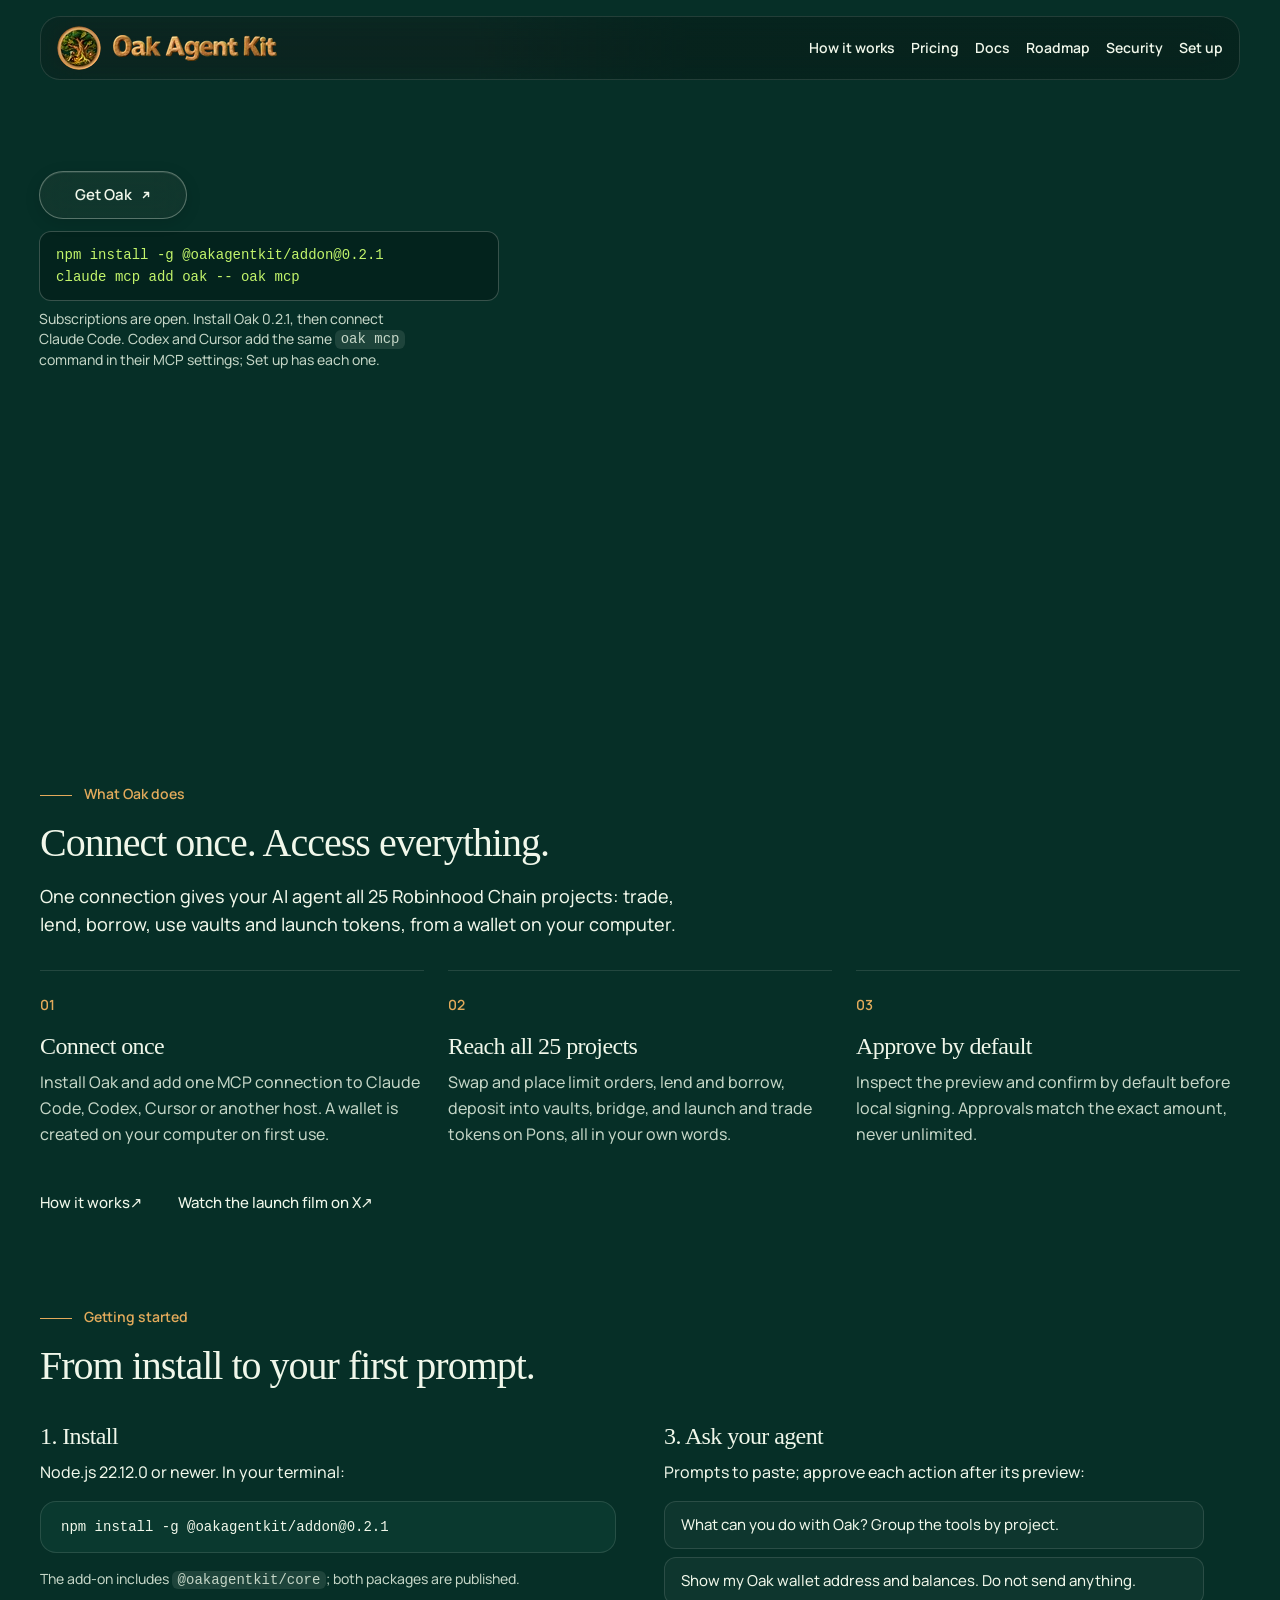
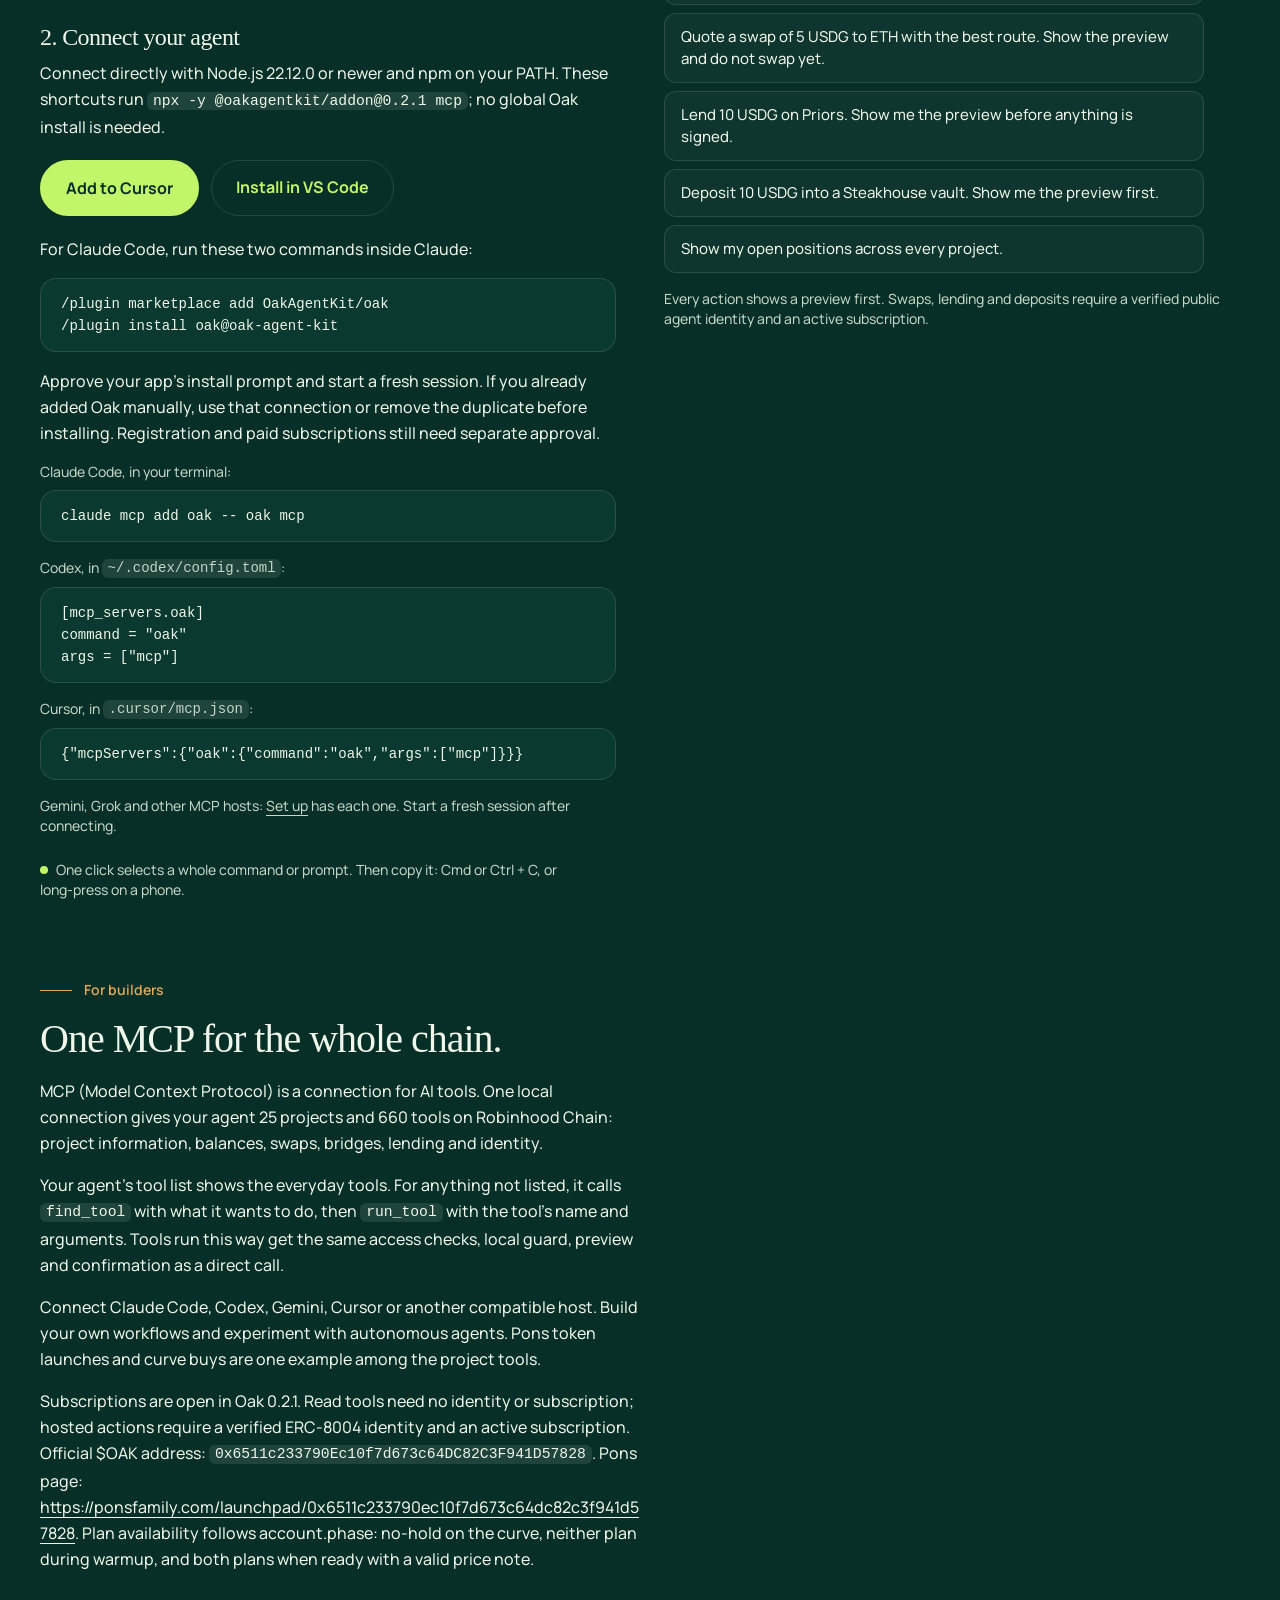
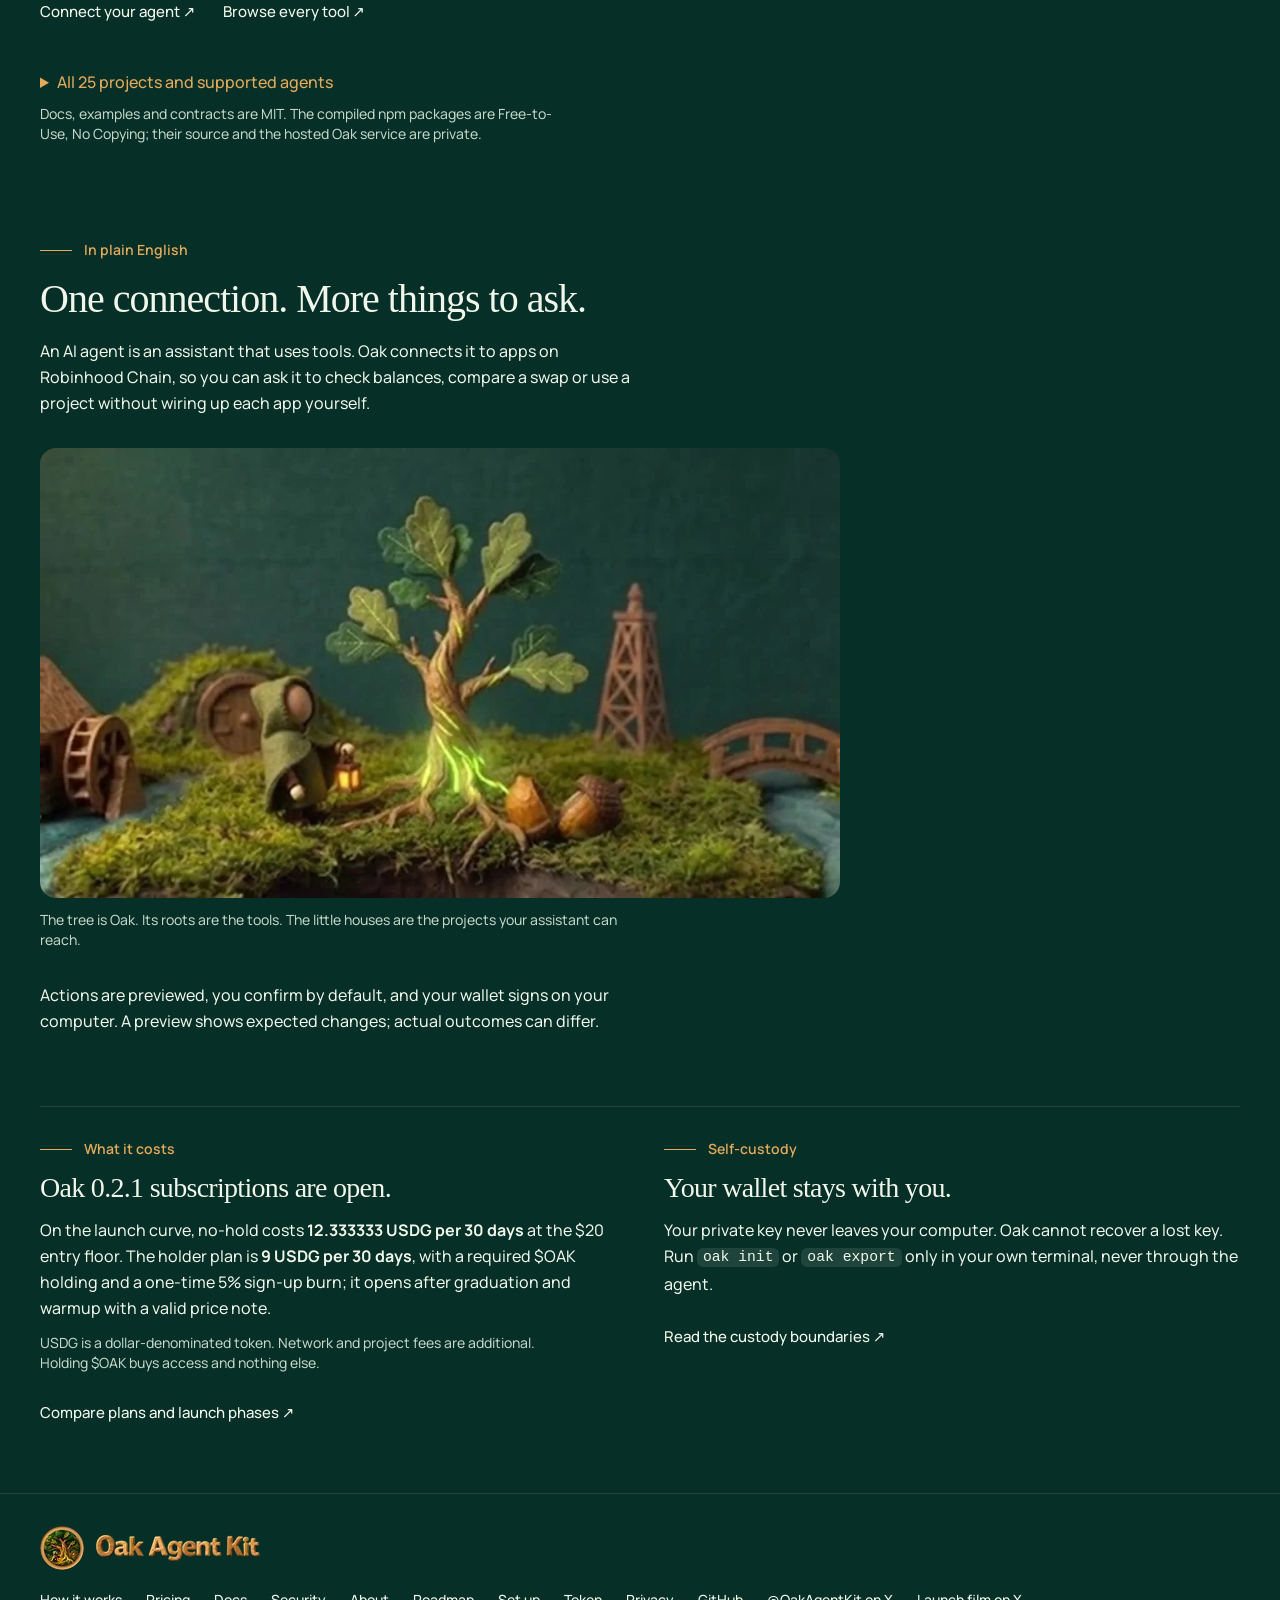
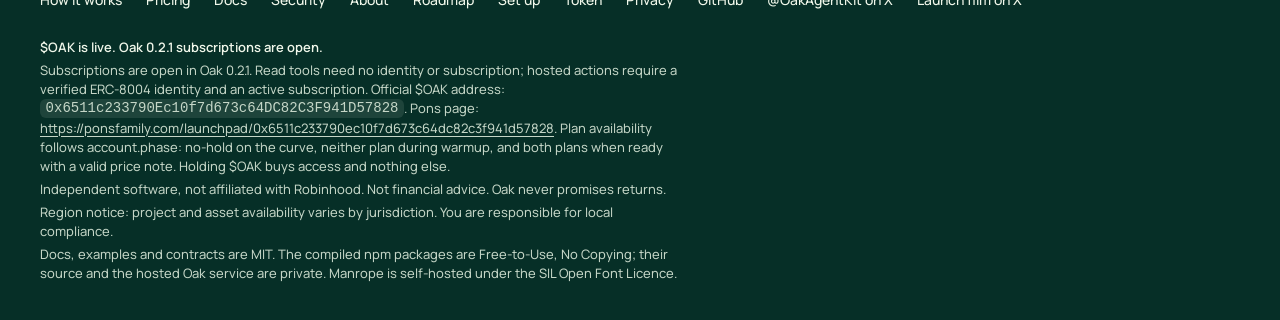
==== commit c1f5ea36: "Publish Oak 0.2.1 setup and release documentation" ====
--- a/index.html
+++ b/index.html
@@ -4,14 +4,14 @@
 <meta charset="utf-8">
 <meta name="viewport" content="width=device-width, initial-scale=1">
 <title>Oak: Robinhood Chain apps through your AI assistant</title>
-<meta name="description" content="Connect your AI assistant to 25 Robinhood Chain projects with Oak. Install Oak 0.2.0 and subscribe through Oak to use hosted actions.">
+<meta name="description" content="Connect your AI assistant to 25 Robinhood Chain projects with Oak. Install Oak 0.2.1 and subscribe through Oak to use hosted actions.">
 <meta name="theme-color" content="#062F27">
 <link rel="canonical" href="https://oakagentkit.org/">
 <meta property="og:url" content="https://oakagentkit.org/">
 <meta property="og:type" content="website">
 <meta property="og:site_name" content="Oak Agent Kit">
 <meta property="og:title" content="Oak: Robinhood Chain apps through your AI assistant">
-<meta property="og:description" content="Connect your AI assistant to 25 Robinhood Chain projects with Oak. Install Oak 0.2.0 and subscribe through Oak to use hosted actions.">
+<meta property="og:description" content="Connect your AI assistant to 25 Robinhood Chain projects with Oak. Install Oak 0.2.1 and subscribe through Oak to use hosted actions.">
 <meta property="og:image" content="https://oakagentkit.org/03-og-card-1200x630.jpg">
 <meta property="og:image:width" content="1200">
 <meta property="og:image:height" content="630">
@@ -92,10 +92,10 @@
 </svg>
 </a>
 <div class="hero-install">
-<pre tabindex="0" role="region" aria-label="Install and connect commands" class="copyable" data-copy="npm install -g @oakagentkit/addon@0.2.0
-claude mcp add oak -- oak mcp"><code>npm install -g @oakagentkit/addon@0.2.0
+<pre tabindex="0" role="region" aria-label="Install and connect commands" class="copyable" data-copy="npm install -g @oakagentkit/addon@0.2.1
+claude mcp add oak -- oak mcp"><code>npm install -g @oakagentkit/addon@0.2.1
 claude mcp add oak -- oak mcp</code></pre>
-<p class="hero-status">Subscriptions are open. Install Oak 0.2.0, then connect Claude Code. Codex and Cursor add the same <code>oak mcp</code> command in their MCP settings; Set up has each one.</p>
+<p class="hero-status">Subscriptions are open. Install Oak 0.2.1, then connect Claude Code. Codex and Cursor add the same <code>oak mcp</code> command in their MCP settings; Set up has each one.</p>
 </div>
 </div>
  </section>
@@ -130,16 +130,16 @@
  <div class="start-grid">
  <div class="start-col">
  <h3>1. Install</h3>
- <p>Node.js 22 LTS (22.12 or later within version 22). In your terminal:</p>
- <pre tabindex="0" role="region" aria-label="Install command" class="copyable" data-copy="npm install -g @oakagentkit/addon@0.2.0">
-<code>npm install -g @oakagentkit/addon@0.2.0</code></pre>
+ <p>Node.js 22.12.0 or newer. In your terminal:</p>
+ <pre tabindex="0" role="region" aria-label="Install command" class="copyable" data-copy="npm install -g @oakagentkit/addon@0.2.1">
+<code>npm install -g @oakagentkit/addon@0.2.1</code></pre>
  <p class="fine">The add-on includes <code>@oakagentkit/core</code>; both packages are published.</p>
  <h3>2. Connect your agent</h3>
  <div class="install-shortcuts">
- <p>Connect directly with Node.js 22 (22.12 or later within version 22) and npm on your PATH. These shortcuts run <code>npx -y @oakagentkit/addon@0.2.0 mcp</code>; no global Oak install is needed.</p>
+ <p>Connect directly with Node.js 22.12.0 or newer and npm on your PATH. These shortcuts run <code>npx -y @oakagentkit/addon@0.2.1 mcp</code>; no global Oak install is needed.</p>
  <p class="btn-row" aria-label="Install Oak in your editor">
-<a class="btn" href="cursor://anysphere.cursor-deeplink/mcp/install?name=oak&amp;config=eyJjb21tYW5kIjoibnB4IiwiYXJncyI6WyIteSIsIkBvYWthZ2VudGtpdC9hZGRvbkAwLjIuMCIsIm1jcCJdfQ%3D%3D">Add to Cursor</a>
-<a class="btn ghost" href="vscode:mcp/install?%7B%22name%22%3A%22oak%22%2C%22command%22%3A%22npx%22%2C%22args%22%3A%5B%22-y%22%2C%22%40oakagentkit%2Faddon%400.2.0%22%2C%22mcp%22%5D%7D">Install in VS Code</a>
+<a class="btn" href="https://cursor.com/install-mcp?name=oak&amp;config=eyJjb21tYW5kIjoibnB4IiwiYXJncyI6WyIteSIsIkBvYWthZ2VudGtpdC9hZGRvbkAwLjIuMSIsIm1jcCJdfQ%3D%3D">Add to Cursor</a>
+<a class="btn ghost" href="https://vscode.dev/redirect?url=vscode%3Amcp%2Finstall%3F%257B%2522name%2522%253A%2522oak%2522%252C%2522command%2522%253A%2522npx%2522%252C%2522args%2522%253A%255B%2522-y%2522%252C%2522%2540oakagentkit%252Faddon%25400.2.1%2522%252C%2522mcp%2522%255D%257D">Install in VS Code</a>
 </p>
  <p>For Claude Code, run these two commands inside Claude:</p>
  <pre tabindex="0" role="region" aria-label="Claude Code plugin install commands" class="copyable" data-copy="/plugin marketplace add OakAgentKit/oak
@@ -194,10 +194,10 @@
  <section class="quiet-section builder-section" id="projects">
 <p class="chapter">For builders</p>
 <h2>One MCP for the whole chain.</h2>
- <p>MCP (Model Context Protocol) is a connection for AI tools. One local connection gives your agent 25 projects and 659 tools on Robinhood Chain: project information, balances, swaps, bridges, lending and identity.</p>
+ <p>MCP (Model Context Protocol) is a connection for AI tools. One local connection gives your agent 25 projects and 660 tools on Robinhood Chain: project information, balances, swaps, bridges, lending and identity.</p>
  <p>Your agent's tool list shows the everyday tools. For anything not listed, it calls <code>find_tool</code> with what it wants to do, then <code>run_tool</code> with the tool's name and arguments. Tools run this way get the same access checks, local guard, preview and confirmation as a direct call.</p>
  <p>Connect Claude Code, Codex, Gemini, Cursor or another compatible host. Build your own workflows and experiment with autonomous agents. Pons token launches and curve buys are one example among the project tools.</p>
- <p>Subscriptions are open in Oak 0.2.0. Read tools need no identity or subscription; hosted actions require a verified ERC-8004 identity and an active subscription. Official $OAK address: <code class="token-address">0x6511c233790Ec10f7d673c64DC82C3F941D57828</code>. Pons page: <a href="https://ponsfamily.com/launchpad/0x6511c233790ec10f7d673c64dc82c3f941d57828">https://ponsfamily.com/launchpad/0x6511c233790ec10f7d673c64dc82c3f941d57828</a>. Plan availability follows account.phase: no-hold on the curve, neither plan during warmup, and both plans when ready with a valid price note.</p>
+ <p>Subscriptions are open in Oak 0.2.1. Read tools need no identity or subscription; hosted actions require a verified ERC-8004 identity and an active subscription. Official $OAK address: <code class="token-address">0x6511c233790Ec10f7d673c64DC82C3F941D57828</code>. Pons page: <a href="https://ponsfamily.com/launchpad/0x6511c233790ec10f7d673c64dc82c3f941d57828">https://ponsfamily.com/launchpad/0x6511c233790ec10f7d673c64dc82c3f941d57828</a>. Plan availability follows account.phase: no-hold on the curve, neither plan during warmup, and both plans when ready with a valid price note.</p>
  <p>
 <a class="text-link" href="setup.html#connect">Connect your agent ↗</a> <a class="text-link" href="docs.html#modules">Browse every tool ↗</a>
 </p>
@@ -300,7 +300,7 @@
  <div class="quiet-band">
  <section class="band-item" id="pricing">
 <p class="chapter">What it costs</p>
-<h2>Oak 0.2.0 subscriptions are open.</h2>
+<h2>Oak 0.2.1 subscriptions are open.</h2>
  <p>On the launch curve, no-hold costs <strong>12.333333 USDG per 30 days</strong> at the $20 entry floor. The holder plan is <strong>9 USDG per 30 days</strong>, with a required $OAK holding and a one-time 5% sign-up burn; it opens after graduation and warmup with a valid price note.</p>
  <p class="fine">USDG is a dollar-denominated token. Network and project fees are additional. Holding $OAK buys access and nothing else.</p>
  <a class="text-link" href="pricing.html">Compare plans and launch phases ↗</a>
@@ -362,8 +362,8 @@
 </ul>
 </nav>
 </div>
- <p class="footer-status">$OAK is live. Oak 0.2.0 subscriptions are open.</p>
- <p>Subscriptions are open in Oak 0.2.0. Read tools need no identity or subscription; hosted actions require a verified ERC-8004 identity and an active subscription. Official $OAK address: <code class="token-address">0x6511c233790Ec10f7d673c64DC82C3F941D57828</code>. Pons page: <a href="https://ponsfamily.com/launchpad/0x6511c233790ec10f7d673c64dc82c3f941d57828">https://ponsfamily.com/launchpad/0x6511c233790ec10f7d673c64dc82c3f941d57828</a>. Plan availability follows account.phase: no-hold on the curve, neither plan during warmup, and both plans when ready with a valid price note. Holding $OAK buys access and nothing else.</p>
+ <p class="footer-status">$OAK is live. Oak 0.2.1 subscriptions are open.</p>
+ <p>Subscriptions are open in Oak 0.2.1. Read tools need no identity or subscription; hosted actions require a verified ERC-8004 identity and an active subscription. Official $OAK address: <code class="token-address">0x6511c233790Ec10f7d673c64DC82C3F941D57828</code>. Pons page: <a href="https://ponsfamily.com/launchpad/0x6511c233790ec10f7d673c64dc82c3f941d57828">https://ponsfamily.com/launchpad/0x6511c233790ec10f7d673c64dc82c3f941d57828</a>. Plan availability follows account.phase: no-hold on the curve, neither plan during warmup, and both plans when ready with a valid price note. Holding $OAK buys access and nothing else.</p>
  <p>Independent software, not affiliated with Robinhood. Not financial advice. Oak never promises returns.</p>
  <p>Region notice: project and asset availability varies by jurisdiction. You are responsible for local compliance.</p>
  <p class="fine">Docs, examples and contracts are MIT. The compiled npm packages are Free-to-Use, No Copying; their source and the hosted Oak service are private. Manrope is self-hosted under the SIL Open Font Licence.</p>
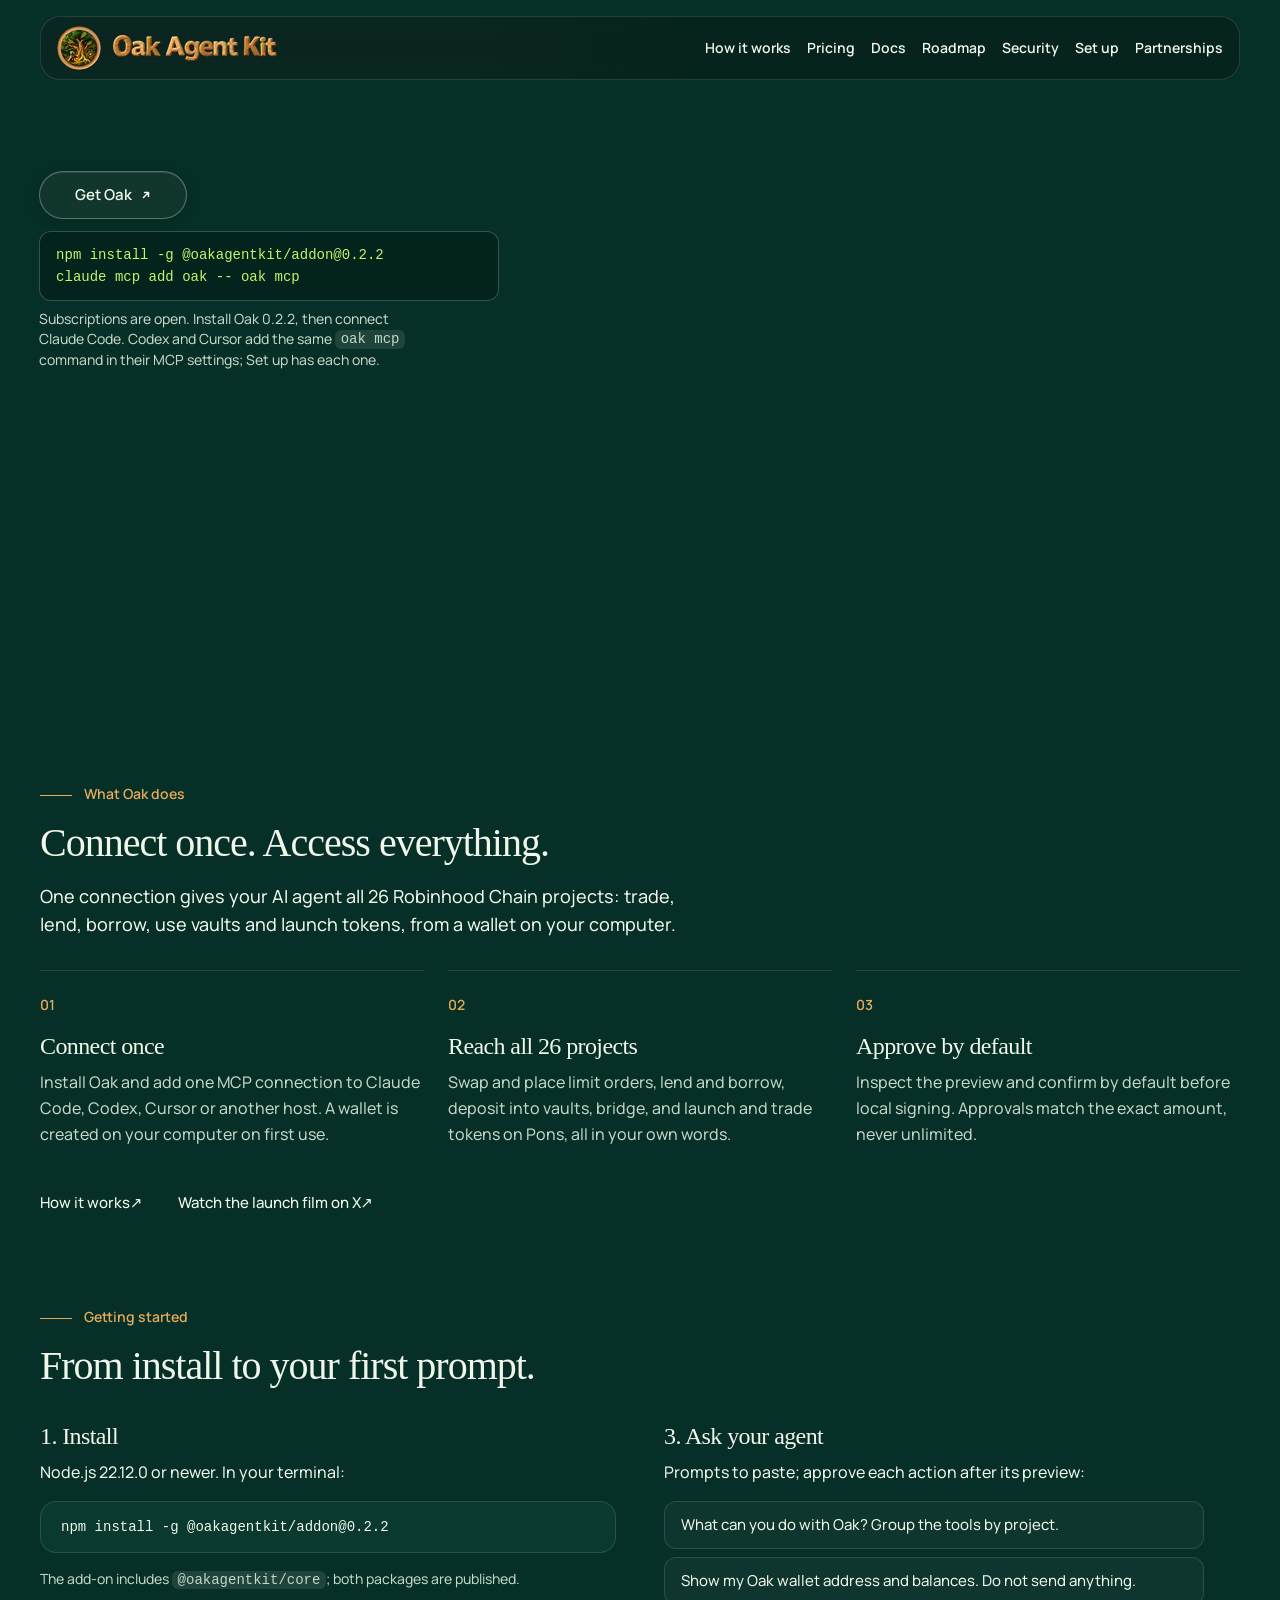
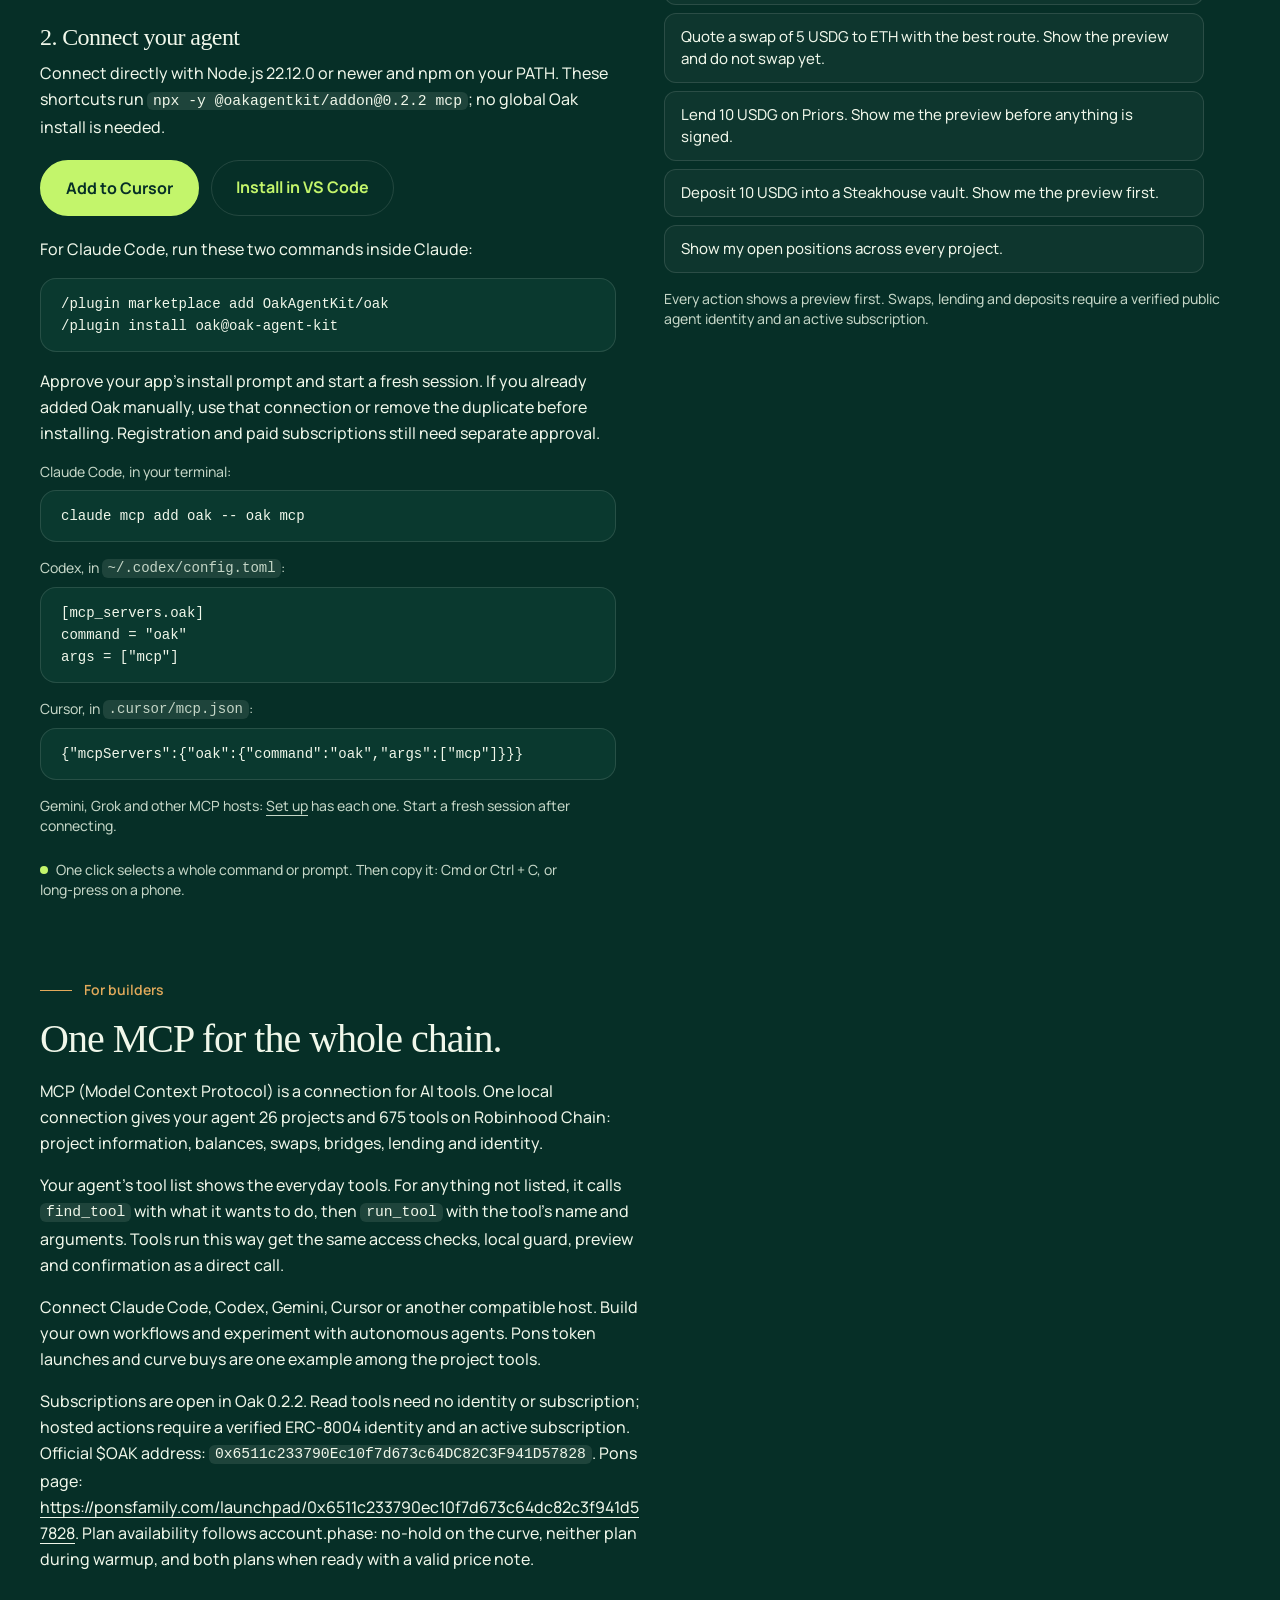
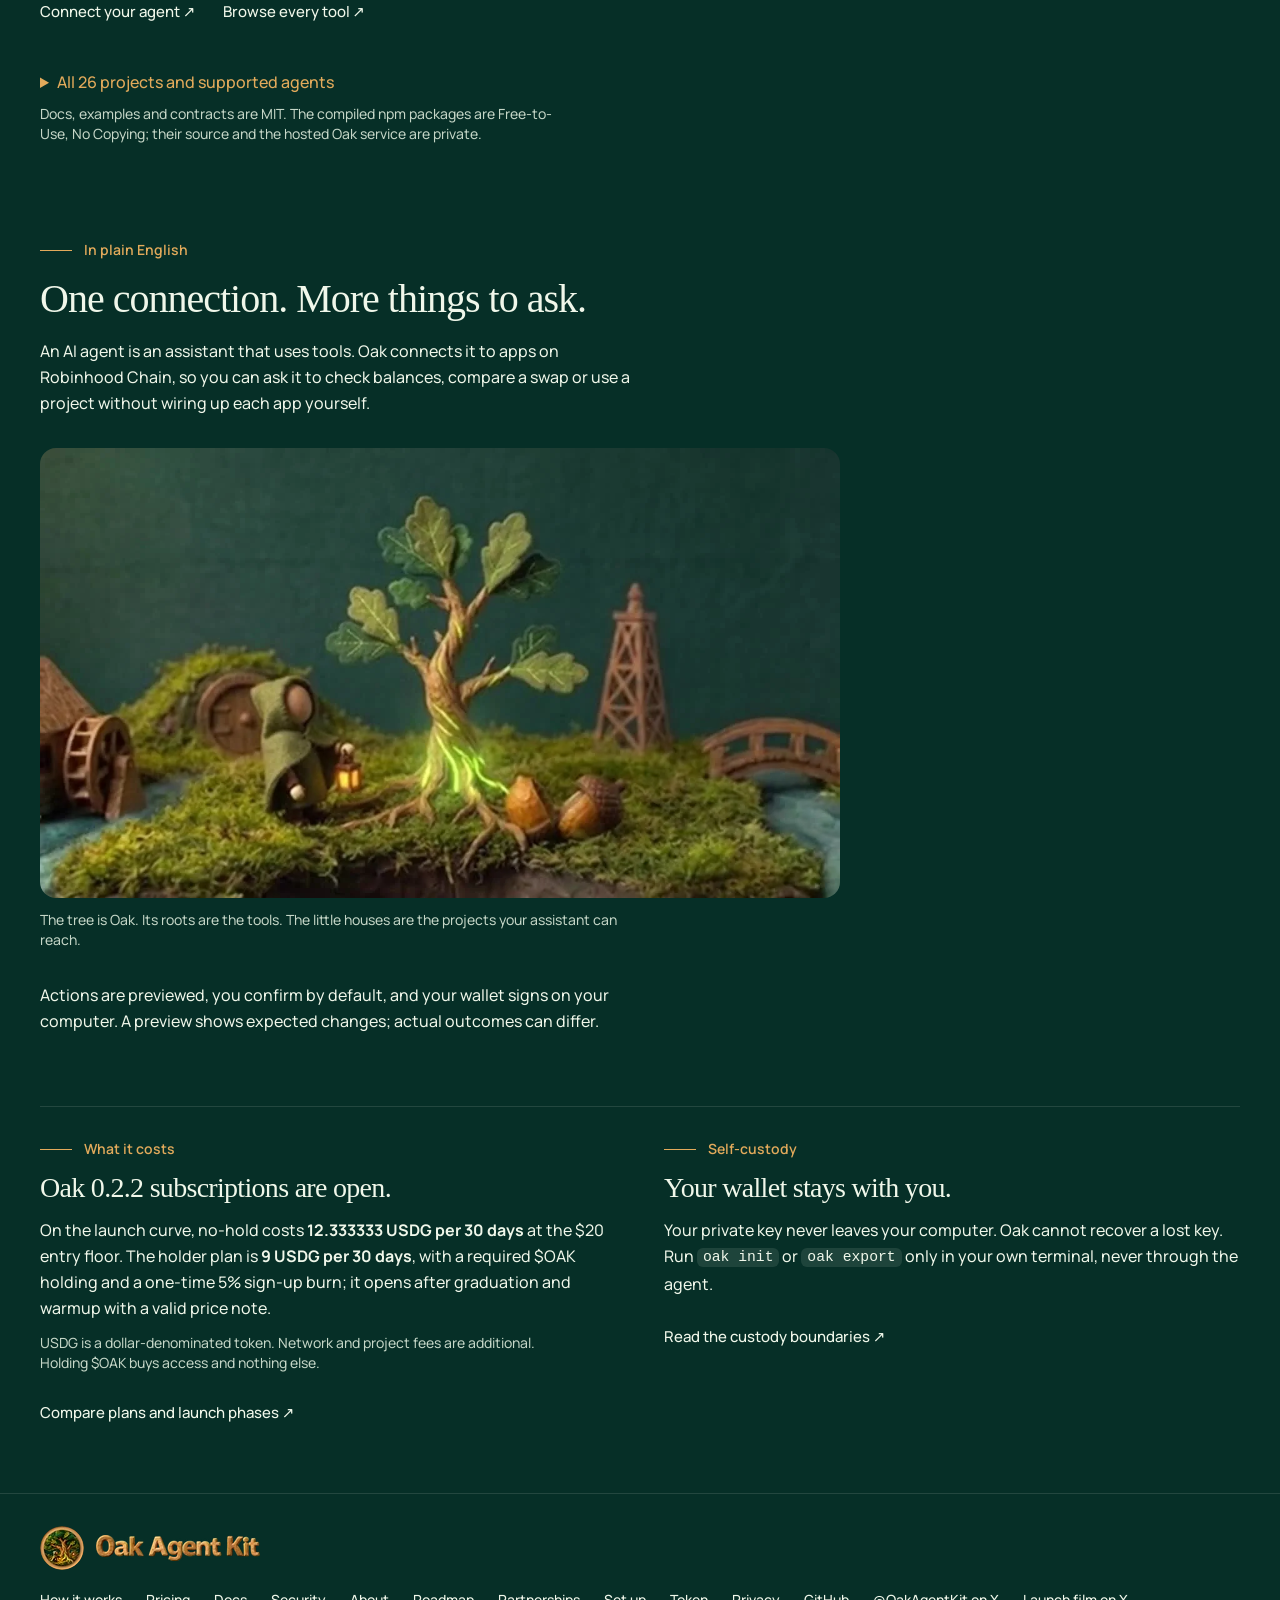
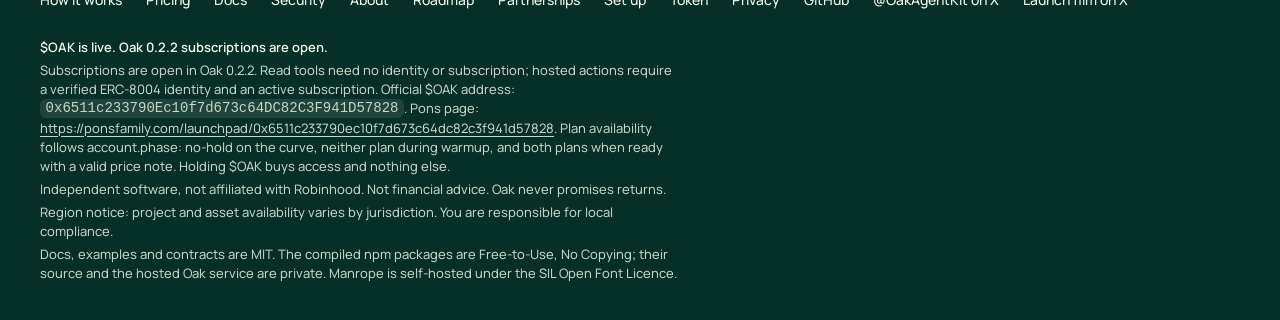
==== commit cd8a41eb: "Publish Oak 0.2.2 setup, release documentation and HEY Research Lab partnership page" ====
--- a/index.html
+++ b/index.html
@@ -4,14 +4,14 @@
 <meta charset="utf-8">
 <meta name="viewport" content="width=device-width, initial-scale=1">
 <title>Oak: Robinhood Chain apps through your AI assistant</title>
-<meta name="description" content="Connect your AI assistant to 25 Robinhood Chain projects with Oak. Install Oak 0.2.1 and subscribe through Oak to use hosted actions.">
+<meta name="description" content="Connect your AI assistant to 26 Robinhood Chain projects with Oak. Install Oak 0.2.2 and subscribe through Oak to use hosted actions.">
 <meta name="theme-color" content="#062F27">
 <link rel="canonical" href="https://oakagentkit.org/">
 <meta property="og:url" content="https://oakagentkit.org/">
 <meta property="og:type" content="website">
 <meta property="og:site_name" content="Oak Agent Kit">
 <meta property="og:title" content="Oak: Robinhood Chain apps through your AI assistant">
-<meta property="og:description" content="Connect your AI assistant to 25 Robinhood Chain projects with Oak. Install Oak 0.2.1 and subscribe through Oak to use hosted actions.">
+<meta property="og:description" content="Connect your AI assistant to 26 Robinhood Chain projects with Oak. Install Oak 0.2.2 and subscribe through Oak to use hosted actions.">
 <meta property="og:image" content="https://oakagentkit.org/03-og-card-1200x630.jpg">
 <meta property="og:image:width" content="1200">
 <meta property="og:image:height" content="630">
@@ -51,6 +51,9 @@
 <li>
 <a href="setup.html">Set up</a>
 </li>
+<li>
+<a href="partnerships.html">Partnerships</a>
+</li>
 </ul>
 </nav>
  <button class="menu-button" type="button" popovertarget="site-menu">Menu</button>
@@ -73,6 +76,9 @@
 </li>
 <li>
 <a href="setup.html">Set up</a>
+</li>
+<li>
+<a href="partnerships.html">Partnerships</a>
 </li>
 </ul>
 </nav>
@@ -92,24 +98,24 @@
 </svg>
 </a>
 <div class="hero-install">
-<pre tabindex="0" role="region" aria-label="Install and connect commands" class="copyable" data-copy="npm install -g @oakagentkit/addon@0.2.1
-claude mcp add oak -- oak mcp"><code>npm install -g @oakagentkit/addon@0.2.1
+<pre tabindex="0" role="region" aria-label="Install and connect commands" class="copyable" data-copy="npm install -g @oakagentkit/addon@0.2.2
+claude mcp add oak -- oak mcp"><code>npm install -g @oakagentkit/addon@0.2.2
 claude mcp add oak -- oak mcp</code></pre>
-<p class="hero-status">Subscriptions are open. Install Oak 0.2.1, then connect Claude Code. Codex and Cursor add the same <code>oak mcp</code> command in their MCP settings; Set up has each one.</p>
+<p class="hero-status">Subscriptions are open. Install Oak 0.2.2, then connect Claude Code. Codex and Cursor add the same <code>oak mcp</code> command in their MCP settings; Set up has each one.</p>
 </div>
 </div>
  </section>
 <section class="quiet-section" id="steps">
 <p class="chapter">What Oak does</p>
 <h2>Connect once. Access everything.</h2>
-<p class="section-intro">One connection gives your AI agent all 25 Robinhood Chain projects: trade, lend, borrow, use vaults and launch tokens, from a wallet on your computer.</p>
+<p class="section-intro">One connection gives your AI agent all 26 Robinhood Chain projects: trade, lend, borrow, use vaults and launch tokens, from a wallet on your computer.</p>
  <ol class="simple-steps">
  <li id="keys">
 <h3>Connect once</h3>
 <p>Install Oak and add one MCP connection to Claude Code, Codex, Cursor or another host. A wallet is created on your computer on first use.</p>
 </li>
  <li id="access">
-<h3>Reach all 25 projects</h3>
+<h3>Reach all 26 projects</h3>
 <p>Swap and place limit orders, lend and borrow, deposit into vaults, bridge, and launch and trade tokens on Pons, all in your own words.</p>
 </li>
  <li id="preview">
@@ -131,15 +137,15 @@
  <div class="start-col">
  <h3>1. Install</h3>
  <p>Node.js 22.12.0 or newer. In your terminal:</p>
- <pre tabindex="0" role="region" aria-label="Install command" class="copyable" data-copy="npm install -g @oakagentkit/addon@0.2.1">
-<code>npm install -g @oakagentkit/addon@0.2.1</code></pre>
+ <pre tabindex="0" role="region" aria-label="Install command" class="copyable" data-copy="npm install -g @oakagentkit/addon@0.2.2">
+<code>npm install -g @oakagentkit/addon@0.2.2</code></pre>
  <p class="fine">The add-on includes <code>@oakagentkit/core</code>; both packages are published.</p>
  <h3>2. Connect your agent</h3>
  <div class="install-shortcuts">
- <p>Connect directly with Node.js 22.12.0 or newer and npm on your PATH. These shortcuts run <code>npx -y @oakagentkit/addon@0.2.1 mcp</code>; no global Oak install is needed.</p>
+ <p>Connect directly with Node.js 22.12.0 or newer and npm on your PATH. These shortcuts run <code>npx -y @oakagentkit/addon@0.2.2 mcp</code>; no global Oak install is needed.</p>
  <p class="btn-row" aria-label="Install Oak in your editor">
-<a class="btn" href="https://cursor.com/install-mcp?name=oak&amp;config=eyJjb21tYW5kIjoibnB4IiwiYXJncyI6WyIteSIsIkBvYWthZ2VudGtpdC9hZGRvbkAwLjIuMSIsIm1jcCJdfQ%3D%3D">Add to Cursor</a>
-<a class="btn ghost" href="https://vscode.dev/redirect?url=vscode%3Amcp%2Finstall%3F%257B%2522name%2522%253A%2522oak%2522%252C%2522command%2522%253A%2522npx%2522%252C%2522args%2522%253A%255B%2522-y%2522%252C%2522%2540oakagentkit%252Faddon%25400.2.1%2522%252C%2522mcp%2522%255D%257D">Install in VS Code</a>
+<a class="btn" href="https://cursor.com/install-mcp?name=oak&amp;config=eyJjb21tYW5kIjoibnB4IiwiYXJncyI6WyIteSIsIkBvYWthZ2VudGtpdC9hZGRvbkAwLjIuMiIsIm1jcCJdfQ%3D%3D">Add to Cursor</a>
+<a class="btn ghost" href="https://vscode.dev/redirect?url=vscode%3Amcp%2Finstall%3F%257B%2522name%2522%253A%2522oak%2522%252C%2522command%2522%253A%2522npx%2522%252C%2522args%2522%253A%255B%2522-y%2522%252C%2522%2540oakagentkit%252Faddon%25400.2.2%2522%252C%2522mcp%2522%255D%257D">Install in VS Code</a>
 </p>
  <p>For Claude Code, run these two commands inside Claude:</p>
  <pre tabindex="0" role="region" aria-label="Claude Code plugin install commands" class="copyable" data-copy="/plugin marketplace add OakAgentKit/oak
@@ -194,15 +200,15 @@
  <section class="quiet-section builder-section" id="projects">
 <p class="chapter">For builders</p>
 <h2>One MCP for the whole chain.</h2>
- <p>MCP (Model Context Protocol) is a connection for AI tools. One local connection gives your agent 25 projects and 660 tools on Robinhood Chain: project information, balances, swaps, bridges, lending and identity.</p>
+ <p>MCP (Model Context Protocol) is a connection for AI tools. One local connection gives your agent 26 projects and 675 tools on Robinhood Chain: project information, balances, swaps, bridges, lending and identity.</p>
  <p>Your agent's tool list shows the everyday tools. For anything not listed, it calls <code>find_tool</code> with what it wants to do, then <code>run_tool</code> with the tool's name and arguments. Tools run this way get the same access checks, local guard, preview and confirmation as a direct call.</p>
  <p>Connect Claude Code, Codex, Gemini, Cursor or another compatible host. Build your own workflows and experiment with autonomous agents. Pons token launches and curve buys are one example among the project tools.</p>
- <p>Subscriptions are open in Oak 0.2.1. Read tools need no identity or subscription; hosted actions require a verified ERC-8004 identity and an active subscription. Official $OAK address: <code class="token-address">0x6511c233790Ec10f7d673c64DC82C3F941D57828</code>. Pons page: <a href="https://ponsfamily.com/launchpad/0x6511c233790ec10f7d673c64dc82c3f941d57828">https://ponsfamily.com/launchpad/0x6511c233790ec10f7d673c64dc82c3f941d57828</a>. Plan availability follows account.phase: no-hold on the curve, neither plan during warmup, and both plans when ready with a valid price note.</p>
+ <p>Subscriptions are open in Oak 0.2.2. Read tools need no identity or subscription; hosted actions require a verified ERC-8004 identity and an active subscription. Official $OAK address: <code class="token-address">0x6511c233790Ec10f7d673c64DC82C3F941D57828</code>. Pons page: <a href="https://ponsfamily.com/launchpad/0x6511c233790ec10f7d673c64dc82c3f941d57828">https://ponsfamily.com/launchpad/0x6511c233790ec10f7d673c64dc82c3f941d57828</a>. Plan availability follows account.phase: no-hold on the curve, neither plan during warmup, and both plans when ready with a valid price note.</p>
  <p>
 <a class="text-link" href="setup.html#connect">Connect your agent ↗</a> <a class="text-link" href="docs.html#modules">Browse every tool ↗</a>
 </p>
  <details class="project-directory">
-<summary>All 25 projects and supported agents</summary>
+<summary>All 26 projects and supported agents</summary>
 <ul class="project-names">
 <li>
 <span class="proj">KyberSwap</span>
@@ -278,6 +284,9 @@
 </li>
 <li>
 <span class="proj">pools.trade</span>
+</li>
+<li>
+<span class="proj">Wormhole</span>
 </li>
 </ul>
 <p class="agent-names">
@@ -300,7 +309,7 @@
  <div class="quiet-band">
  <section class="band-item" id="pricing">
 <p class="chapter">What it costs</p>
-<h2>Oak 0.2.1 subscriptions are open.</h2>
+<h2>Oak 0.2.2 subscriptions are open.</h2>
  <p>On the launch curve, no-hold costs <strong>12.333333 USDG per 30 days</strong> at the $20 entry floor. The holder plan is <strong>9 USDG per 30 days</strong>, with a required $OAK holding and a one-time 5% sign-up burn; it opens after graduation and warmup with a valid price note.</p>
  <p class="fine">USDG is a dollar-denominated token. Network and project fees are additional. Holding $OAK buys access and nothing else.</p>
  <a class="text-link" href="pricing.html">Compare plans and launch phases ↗</a>
@@ -342,6 +351,9 @@
 <a href="roadmap.html">Roadmap</a>
 </li>
 <li>
+<a href="partnerships.html">Partnerships</a>
+</li>
+<li>
 <a href="setup.html">Set up</a>
 </li>
 <li>
@@ -362,8 +374,8 @@
 </ul>
 </nav>
 </div>
- <p class="footer-status">$OAK is live. Oak 0.2.1 subscriptions are open.</p>
- <p>Subscriptions are open in Oak 0.2.1. Read tools need no identity or subscription; hosted actions require a verified ERC-8004 identity and an active subscription. Official $OAK address: <code class="token-address">0x6511c233790Ec10f7d673c64DC82C3F941D57828</code>. Pons page: <a href="https://ponsfamily.com/launchpad/0x6511c233790ec10f7d673c64dc82c3f941d57828">https://ponsfamily.com/launchpad/0x6511c233790ec10f7d673c64dc82c3f941d57828</a>. Plan availability follows account.phase: no-hold on the curve, neither plan during warmup, and both plans when ready with a valid price note. Holding $OAK buys access and nothing else.</p>
+ <p class="footer-status">$OAK is live. Oak 0.2.2 subscriptions are open.</p>
+ <p>Subscriptions are open in Oak 0.2.2. Read tools need no identity or subscription; hosted actions require a verified ERC-8004 identity and an active subscription. Official $OAK address: <code class="token-address">0x6511c233790Ec10f7d673c64DC82C3F941D57828</code>. Pons page: <a href="https://ponsfamily.com/launchpad/0x6511c233790ec10f7d673c64dc82c3f941d57828">https://ponsfamily.com/launchpad/0x6511c233790ec10f7d673c64dc82c3f941d57828</a>. Plan availability follows account.phase: no-hold on the curve, neither plan during warmup, and both plans when ready with a valid price note. Holding $OAK buys access and nothing else.</p>
  <p>Independent software, not affiliated with Robinhood. Not financial advice. Oak never promises returns.</p>
  <p>Region notice: project and asset availability varies by jurisdiction. You are responsible for local compliance.</p>
  <p class="fine">Docs, examples and contracts are MIT. The compiled npm packages are Free-to-Use, No Copying; their source and the hosted Oak service are private. Manrope is self-hosted under the SIL Open Font Licence.</p>
--- a/styles.css
+++ b/styles.css
@@ -855,6 +855,99 @@
  .start-col pre { padding: 12px 16px; }
 }
 
+/* Partnerships: full-bleed supplied scenes, local glass and an unboxed partner lockup. */
+.scene-partnerships { --tl: 7.5; --tb: 50; }
+.partner-directory { position: relative; isolation: isolate; min-height: clamp(700px, 55.84vw, 900px); display: grid; align-items: center; }
+.partner-directory-art { position: absolute; inset: 0; z-index: -2; }
+.partner-directory-art img { display: block; width: 100%; height: 100%; object-fit: cover; }
+.partner-directory::before { content: ''; position: absolute; inset: 0; z-index: -1; background: linear-gradient(90deg, rgba(4,25,20,.78), rgba(4,25,20,.45) 40%, transparent 70%); }
+.partner-directory-copy { width: calc(100% - 2 * var(--gutter)); max-width: 1200px; margin-inline: auto; padding-block: 72px; }
+.partner-directory-copy > p { max-width: 36ch; }
+.partner-directory h2 { margin: 0 0 16px; }
+.partner-list { list-style: none; margin: 32px 0 0; padding: 0; }
+.partner-list > li { max-width: 560px; min-width: 0; }
+.partner-entry { display: flex; flex-direction: column; align-items: flex-start; gap: 24px; min-height: 44px; padding: 32px; border: 1px solid rgba(240,247,234,.24); border-radius: 24px; background: rgba(4,25,20,.78); -webkit-backdrop-filter: blur(12px); backdrop-filter: blur(12px); color: var(--paper); text-decoration: none; overflow-wrap: anywhere; }
+.partner-entry:hover { background: rgba(4,25,20,.86); color: var(--paper); }
+.partner-entry:focus-visible { outline: 2px solid var(--lime); outline-offset: 4px; }
+.partner-description { line-height: 26px; }
+.partner-list > li > p { margin: 12px 0 0; }
+.partner-list > li > p > a { padding-inline: 16px; margin-inline: 0; border-radius: 12px; background: rgba(4,25,20,.78); }
+.partner-entry .text-link { display: block; min-height: 0; margin: 0; padding: 0; line-height: 24px; }
+.partner-entry img { display: block; width: 320px; max-width: 100%; height: auto; }
+/* The lockup names the partner; its alt text supplies the same name to assistive technology. */
+.partner-entry .text-link { text-decoration: underline; }
+.partner-inquiry { position: relative; isolation: isolate; display: grid; align-items: center; min-height: clamp(540px, 56.25vw, 810px); }
+.partner-inquiry-art { position: absolute; inset: 0; z-index: -2; width: 100%; height: 100%; object-fit: cover; }
+.partner-inquiry::before { content: ''; position: absolute; inset: 0; z-index: -1; background: linear-gradient(90deg, rgba(4,25,20,.78), rgba(4,25,20,.78) 32%, transparent 55%); }
+.partner-inquiry-copy { width: min(460px, calc(40% - 40px)); margin-left: max(20px, calc((100% - 1080px) / 2)); padding-block: 80px; overflow-wrap: anywhere; }
+
+.partner-inquiry-copy a { display: inline-flex; align-items: center; min-height: 44px; }
+
+/* A fragment-driven reading region, with real links for entry and exit. It deliberately has no
+   aria-modal claim: native fragment navigation supplies focus, and CSS hides the background controls. */
+.partner-popup { display: none; position: fixed; inset: 0; z-index: 100; overflow-y: auto; overscroll-behavior: contain; padding: 24px; background: rgba(2,18,14,.48); -webkit-backdrop-filter: blur(6px); backdrop-filter: blur(6px); scroll-behavior: auto; }
+#hey-research-lab:target { display: block; }
+.partner-popup:focus { outline: none; }
+.partner-popup-sheet { position: relative; max-width: 1000px; margin: 0 auto; background: var(--forest); color: var(--paper); border: 1px solid rgba(240,247,234,.24); border-radius: 24px; overflow: clip; overflow-wrap: anywhere; box-shadow: 0 24px 80px rgba(0,0,0,.32); }
+/* The same scene-opening/picture as Docs supplies the carved title and the moss-to-forest fade.
+   Keep the glass lockup over its sky; the offer heading stays readable below the art. */
+.partner-popup-close { position: sticky; top: 0; z-index: 4; display: flex; align-items: center; justify-content: space-between; gap: 24px; min-height: 80px; margin-bottom: -80px; padding: 12px 24px; background: rgba(4,34,28,.88); border-bottom: 1px solid var(--hairline); -webkit-backdrop-filter: blur(12px); backdrop-filter: blur(12px); }
+.partner-popup-close > .text-link { flex: none; margin: 0; }
+.partner-popup-lockup { display: flex; align-items: center; gap: 16px; min-width: 0; }
+.partner-popup-mark { flex: none; width: 44px; height: 44px; }
+.partner-popup-logo { width: 320px; min-width: 0; height: auto; }
+.partner-popup-content { max-width: 760px; padding-bottom: 48px; }
+.partner-popup-content > h2 { font-size: 32px; line-height: 40px; text-wrap: balance; }
+.partner-popup .lede { font-size: 18px; line-height: 28px; }
+.partner-popup .offer-terms { display: grid; gap: 24px; margin: 32px 0 24px; }
+.partner-popup .doc-part { min-width: 0; margin: 0; padding: 32px; border: 1px solid var(--hairline); border-radius: var(--radius); background: var(--moss); }
+.partner-popup .doc-part h3 { font-size: 26px; line-height: 32px; }
+.partner-popup .doc-part li { margin-block: 8px; }
+.partner-popup .doc-part > :last-child { margin-bottom: 0; }
+.partner-popup .glass-pill { margin-block: 8px; color: var(--lime); }
+.partner-popup .cmd { display: block; max-width: 100%; margin: 16px 0 24px; padding: 20px 24px; border: 1px solid var(--hairline); border-radius: var(--radius); background: var(--ink); overflow-wrap: anywhere; }
+.partner-popup .cmd code { white-space: pre-wrap; }
+.partner-popup .doc-part { scroll-margin-top: 96px; }
+body:has(.partner-popup:target) { overflow: hidden; }
+body:has(.partner-popup:target) > .scene-header,
+body:has(.partner-popup:target) > .scene-footer,
+body:has(.partner-popup:target) > .skip { visibility: hidden; }
+/* Leave the underlying plates painted, while removing their links from keyboard navigation. */
+.scene-opening:has(> .partner-popup:target) > .scene-hero .hero-actions,
+.scene-opening:has(> .partner-popup:target) > .partnership-content a { visibility: hidden; }
+@media (max-width: 700px) {
+ .scene-partnerships { --tl: 3.2; --tb: 119; --ground: 12,26,16; }
+ .partner-directory { min-height: 0; }
+ .partner-directory-art img { object-position: 50% 0; }
+ .partner-directory::before { background: linear-gradient(transparent 160px, rgba(4,25,20,.72) 340px, rgba(4,25,20,.45)); }
+ .partner-directory-copy { padding: 240px 0 48px; }
+ .partner-entry { padding: 24px; gap: 20px; }
+ .partner-inquiry { display: block; min-height: 0; }
+ .partner-inquiry-art { position: static; display: block; height: auto; }
+ .partner-inquiry::before { display: none; }
+ .partner-inquiry-copy { width: auto; margin: 0; padding: 32px 20px 48px; }
+ .partner-popup { padding: 12px; }
+ .partner-popup-sheet { border-radius: 20px; }
+ .partner-popup-close { gap: 8px; min-height: 72px; margin-bottom: -72px; padding: 8px 12px; }
+ .partner-popup-close > .text-link { padding-inline: 8px; }
+ .partner-popup-lockup { gap: 8px; }
+ .partner-popup-mark { width: 36px; height: 36px; }
+ .partner-popup-logo { width: 180px; }
+ .partner-popup-content { padding-bottom: 32px; }
+ .partner-popup-content > h2 { font-size: 28px; line-height: 34px; }
+ .partner-popup .offer-terms { gap: 16px; }
+ .partner-popup .doc-part { padding: 20px; }
+ .partner-popup .doc-part h3 { font-size: 24px; line-height: 30px; }
+ .partner-popup ol, .partner-popup ul { padding-left: 24px; }
+ .partner-popup .cmd { padding: 16px; }
+}
+@media (forced-colors: active) {
+ .partner-popup, .partner-popup-sheet, .partner-popup-close, .partner-popup .doc-part, .partner-popup .cmd { background: Canvas; color: CanvasText; -webkit-backdrop-filter: none; backdrop-filter: none; }
+ .partner-popup .glass-pill, .partner-popup .cmd code { color: LinkText; }
+}
+/* Outrank the shared normal-flow continuation rule for this fixed reading region. */
+.scene-opening > .partner-popup { position: fixed; z-index: 100; }
+
 /* Extended plates (lib/plates.mjs): the hero keeps the original plate's geometry, and the outpainted floor
    continues behind the page's first sections. Home was the proof of concept; every page wrapped in
    .scene-opening.is-extended now takes the same treatment. The art reaches forest at its foot, and further
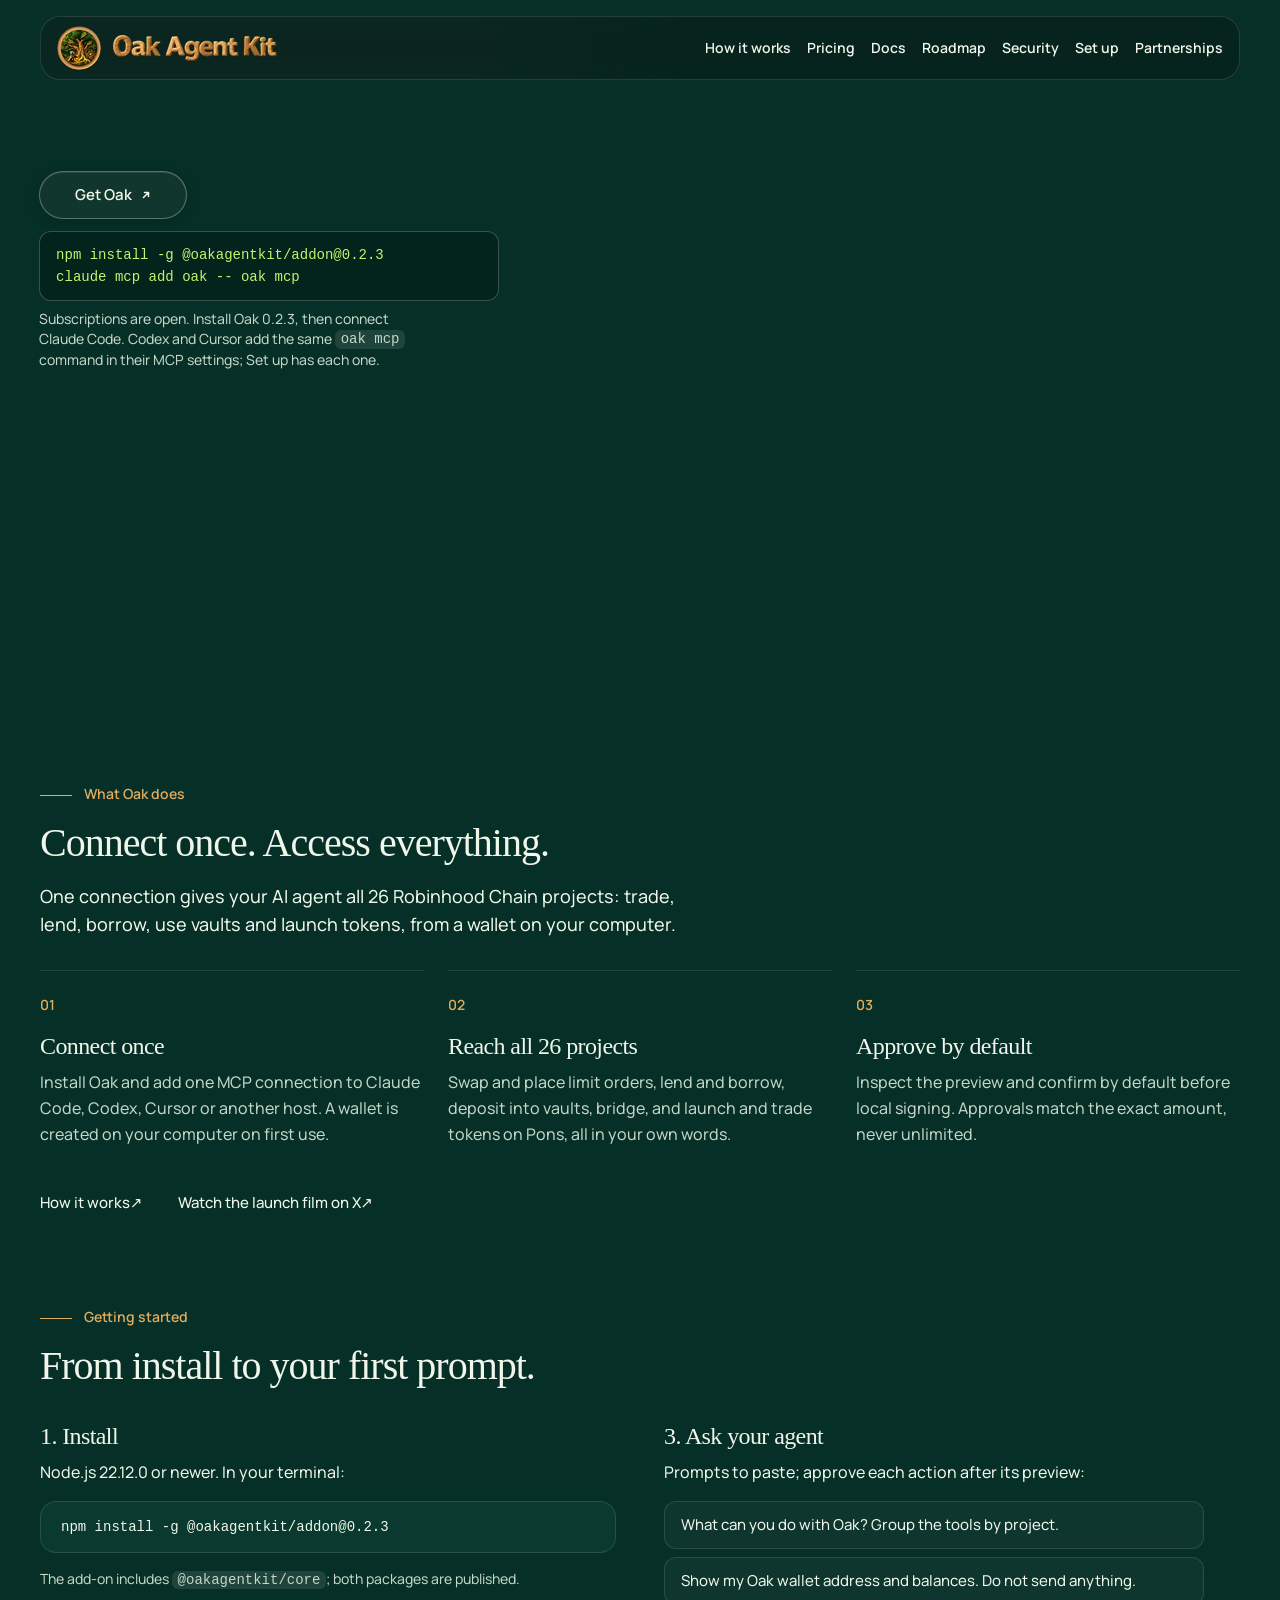
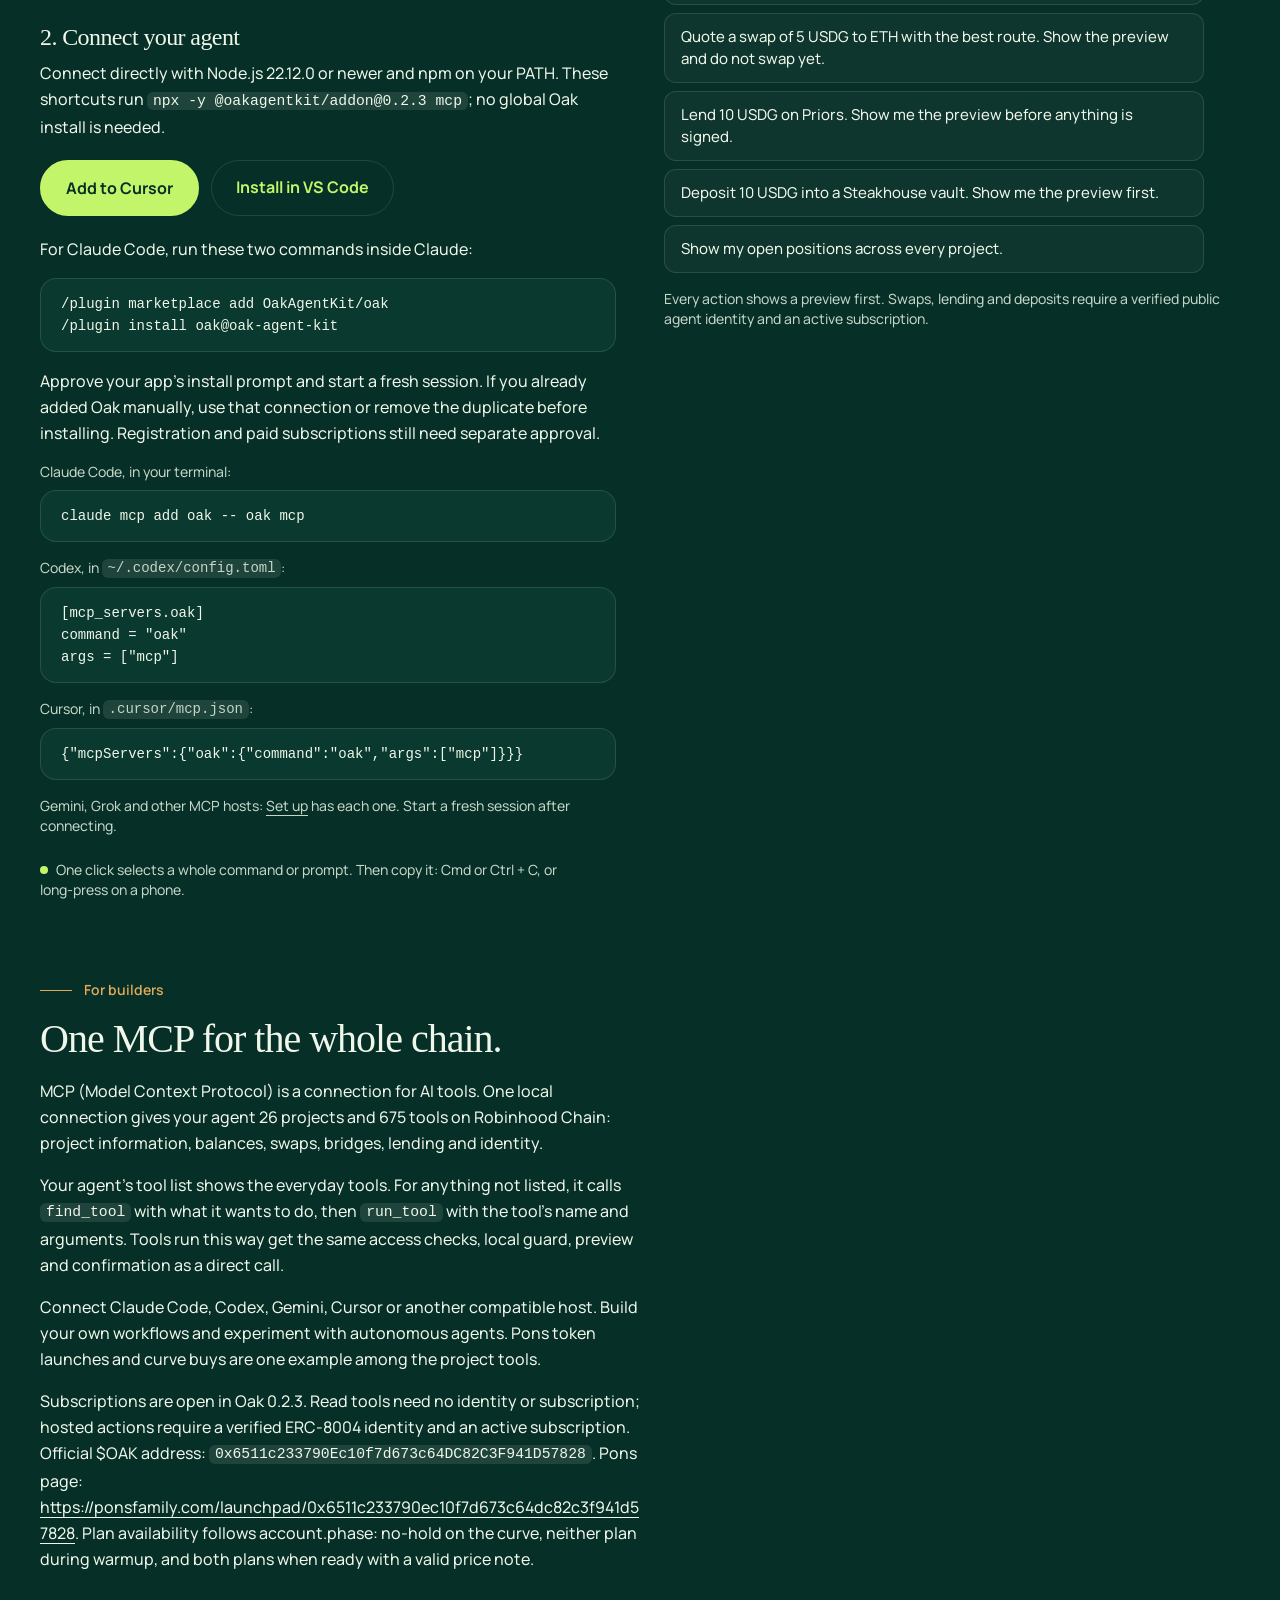
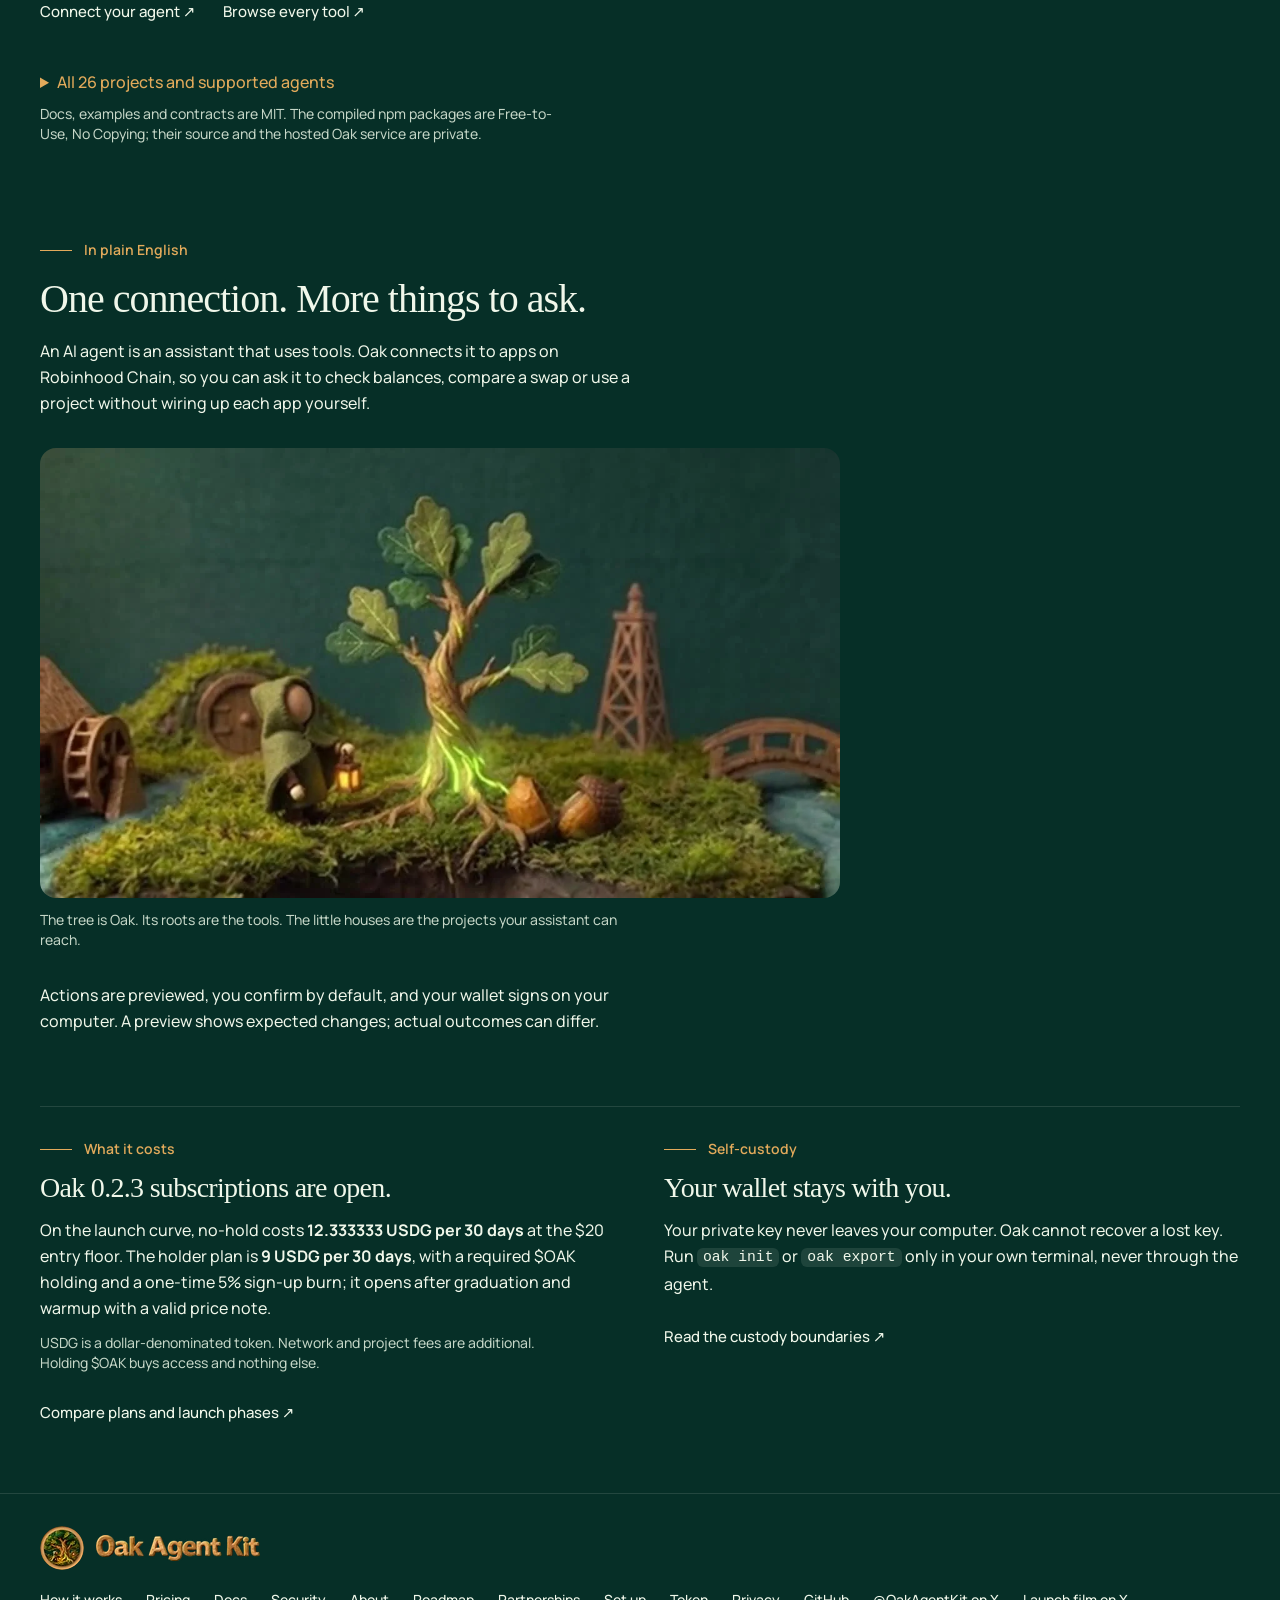
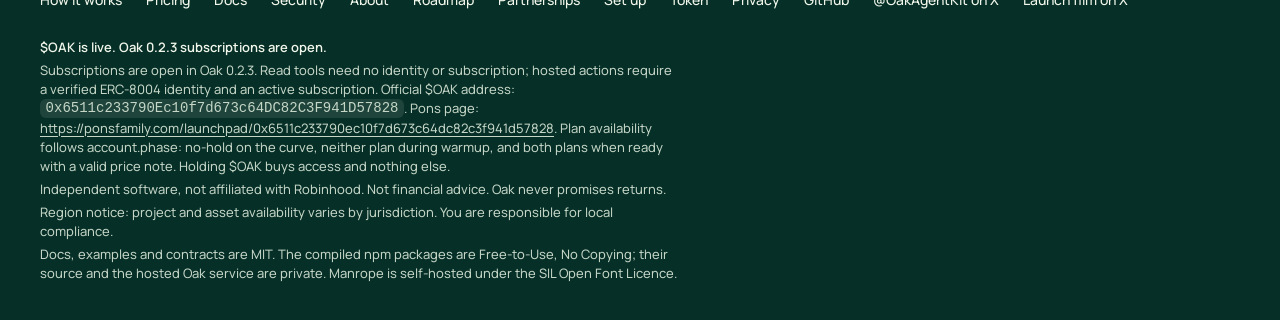
==== commit 8527b01e: "Publish Oak 0.2.3 website and liquidity disclosure" ====
--- a/index.html
+++ b/index.html
@@ -4,14 +4,14 @@
 <meta charset="utf-8">
 <meta name="viewport" content="width=device-width, initial-scale=1">
 <title>Oak: Robinhood Chain apps through your AI assistant</title>
-<meta name="description" content="Connect your AI assistant to 26 Robinhood Chain projects with Oak. Install Oak 0.2.2 and subscribe through Oak to use hosted actions.">
+<meta name="description" content="Connect your AI assistant to 26 Robinhood Chain projects with Oak. Install Oak 0.2.3 and subscribe through Oak to use hosted actions.">
 <meta name="theme-color" content="#062F27">
 <link rel="canonical" href="https://oakagentkit.org/">
 <meta property="og:url" content="https://oakagentkit.org/">
 <meta property="og:type" content="website">
 <meta property="og:site_name" content="Oak Agent Kit">
 <meta property="og:title" content="Oak: Robinhood Chain apps through your AI assistant">
-<meta property="og:description" content="Connect your AI assistant to 26 Robinhood Chain projects with Oak. Install Oak 0.2.2 and subscribe through Oak to use hosted actions.">
+<meta property="og:description" content="Connect your AI assistant to 26 Robinhood Chain projects with Oak. Install Oak 0.2.3 and subscribe through Oak to use hosted actions.">
 <meta property="og:image" content="https://oakagentkit.org/03-og-card-1200x630.jpg">
 <meta property="og:image:width" content="1200">
 <meta property="og:image:height" content="630">
@@ -98,10 +98,10 @@
 </svg>
 </a>
 <div class="hero-install">
-<pre tabindex="0" role="region" aria-label="Install and connect commands" class="copyable" data-copy="npm install -g @oakagentkit/addon@0.2.2
-claude mcp add oak -- oak mcp"><code>npm install -g @oakagentkit/addon@0.2.2
+<pre tabindex="0" role="region" aria-label="Install and connect commands" class="copyable" data-copy="npm install -g @oakagentkit/addon@0.2.3
+claude mcp add oak -- oak mcp"><code>npm install -g @oakagentkit/addon@0.2.3
 claude mcp add oak -- oak mcp</code></pre>
-<p class="hero-status">Subscriptions are open. Install Oak 0.2.2, then connect Claude Code. Codex and Cursor add the same <code>oak mcp</code> command in their MCP settings; Set up has each one.</p>
+<p class="hero-status">Subscriptions are open. Install Oak 0.2.3, then connect Claude Code. Codex and Cursor add the same <code>oak mcp</code> command in their MCP settings; Set up has each one.</p>
 </div>
 </div>
  </section>
@@ -137,15 +137,15 @@
  <div class="start-col">
  <h3>1. Install</h3>
  <p>Node.js 22.12.0 or newer. In your terminal:</p>
- <pre tabindex="0" role="region" aria-label="Install command" class="copyable" data-copy="npm install -g @oakagentkit/addon@0.2.2">
-<code>npm install -g @oakagentkit/addon@0.2.2</code></pre>
+ <pre tabindex="0" role="region" aria-label="Install command" class="copyable" data-copy="npm install -g @oakagentkit/addon@0.2.3">
+<code>npm install -g @oakagentkit/addon@0.2.3</code></pre>
  <p class="fine">The add-on includes <code>@oakagentkit/core</code>; both packages are published.</p>
  <h3>2. Connect your agent</h3>
  <div class="install-shortcuts">
- <p>Connect directly with Node.js 22.12.0 or newer and npm on your PATH. These shortcuts run <code>npx -y @oakagentkit/addon@0.2.2 mcp</code>; no global Oak install is needed.</p>
+ <p>Connect directly with Node.js 22.12.0 or newer and npm on your PATH. These shortcuts run <code>npx -y @oakagentkit/addon@0.2.3 mcp</code>; no global Oak install is needed.</p>
  <p class="btn-row" aria-label="Install Oak in your editor">
-<a class="btn" href="https://cursor.com/install-mcp?name=oak&amp;config=eyJjb21tYW5kIjoibnB4IiwiYXJncyI6WyIteSIsIkBvYWthZ2VudGtpdC9hZGRvbkAwLjIuMiIsIm1jcCJdfQ%3D%3D">Add to Cursor</a>
-<a class="btn ghost" href="https://vscode.dev/redirect?url=vscode%3Amcp%2Finstall%3F%257B%2522name%2522%253A%2522oak%2522%252C%2522command%2522%253A%2522npx%2522%252C%2522args%2522%253A%255B%2522-y%2522%252C%2522%2540oakagentkit%252Faddon%25400.2.2%2522%252C%2522mcp%2522%255D%257D">Install in VS Code</a>
+<a class="btn" href="https://cursor.com/install-mcp?name=oak&amp;config=eyJjb21tYW5kIjoibnB4IiwiYXJncyI6WyIteSIsIkBvYWthZ2VudGtpdC9hZGRvbkAwLjIuMyIsIm1jcCJdfQ%3D%3D">Add to Cursor</a>
+<a class="btn ghost" href="https://vscode.dev/redirect?url=vscode%3Amcp%2Finstall%3F%257B%2522name%2522%253A%2522oak%2522%252C%2522command%2522%253A%2522npx%2522%252C%2522args%2522%253A%255B%2522-y%2522%252C%2522%2540oakagentkit%252Faddon%25400.2.3%2522%252C%2522mcp%2522%255D%257D">Install in VS Code</a>
 </p>
  <p>For Claude Code, run these two commands inside Claude:</p>
  <pre tabindex="0" role="region" aria-label="Claude Code plugin install commands" class="copyable" data-copy="/plugin marketplace add OakAgentKit/oak
@@ -203,7 +203,7 @@
  <p>MCP (Model Context Protocol) is a connection for AI tools. One local connection gives your agent 26 projects and 675 tools on Robinhood Chain: project information, balances, swaps, bridges, lending and identity.</p>
  <p>Your agent's tool list shows the everyday tools. For anything not listed, it calls <code>find_tool</code> with what it wants to do, then <code>run_tool</code> with the tool's name and arguments. Tools run this way get the same access checks, local guard, preview and confirmation as a direct call.</p>
  <p>Connect Claude Code, Codex, Gemini, Cursor or another compatible host. Build your own workflows and experiment with autonomous agents. Pons token launches and curve buys are one example among the project tools.</p>
- <p>Subscriptions are open in Oak 0.2.2. Read tools need no identity or subscription; hosted actions require a verified ERC-8004 identity and an active subscription. Official $OAK address: <code class="token-address">0x6511c233790Ec10f7d673c64DC82C3F941D57828</code>. Pons page: <a href="https://ponsfamily.com/launchpad/0x6511c233790ec10f7d673c64dc82c3f941d57828">https://ponsfamily.com/launchpad/0x6511c233790ec10f7d673c64dc82c3f941d57828</a>. Plan availability follows account.phase: no-hold on the curve, neither plan during warmup, and both plans when ready with a valid price note.</p>
+ <p>Subscriptions are open in Oak 0.2.3. Read tools need no identity or subscription; hosted actions require a verified ERC-8004 identity and an active subscription. Official $OAK address: <code class="token-address">0x6511c233790Ec10f7d673c64DC82C3F941D57828</code>. Pons page: <a href="https://ponsfamily.com/launchpad/0x6511c233790ec10f7d673c64dc82c3f941d57828">https://ponsfamily.com/launchpad/0x6511c233790ec10f7d673c64dc82c3f941d57828</a>. Plan availability follows account.phase: no-hold on the curve, neither plan during warmup, and both plans when ready with a valid price note.</p>
  <p>
 <a class="text-link" href="setup.html#connect">Connect your agent ↗</a> <a class="text-link" href="docs.html#modules">Browse every tool ↗</a>
 </p>
@@ -309,7 +309,7 @@
  <div class="quiet-band">
  <section class="band-item" id="pricing">
 <p class="chapter">What it costs</p>
-<h2>Oak 0.2.2 subscriptions are open.</h2>
+<h2>Oak 0.2.3 subscriptions are open.</h2>
  <p>On the launch curve, no-hold costs <strong>12.333333 USDG per 30 days</strong> at the $20 entry floor. The holder plan is <strong>9 USDG per 30 days</strong>, with a required $OAK holding and a one-time 5% sign-up burn; it opens after graduation and warmup with a valid price note.</p>
  <p class="fine">USDG is a dollar-denominated token. Network and project fees are additional. Holding $OAK buys access and nothing else.</p>
  <a class="text-link" href="pricing.html">Compare plans and launch phases ↗</a>
@@ -374,8 +374,8 @@
 </ul>
 </nav>
 </div>
- <p class="footer-status">$OAK is live. Oak 0.2.2 subscriptions are open.</p>
- <p>Subscriptions are open in Oak 0.2.2. Read tools need no identity or subscription; hosted actions require a verified ERC-8004 identity and an active subscription. Official $OAK address: <code class="token-address">0x6511c233790Ec10f7d673c64DC82C3F941D57828</code>. Pons page: <a href="https://ponsfamily.com/launchpad/0x6511c233790ec10f7d673c64dc82c3f941d57828">https://ponsfamily.com/launchpad/0x6511c233790ec10f7d673c64dc82c3f941d57828</a>. Plan availability follows account.phase: no-hold on the curve, neither plan during warmup, and both plans when ready with a valid price note. Holding $OAK buys access and nothing else.</p>
+ <p class="footer-status">$OAK is live. Oak 0.2.3 subscriptions are open.</p>
+ <p>Subscriptions are open in Oak 0.2.3. Read tools need no identity or subscription; hosted actions require a verified ERC-8004 identity and an active subscription. Official $OAK address: <code class="token-address">0x6511c233790Ec10f7d673c64DC82C3F941D57828</code>. Pons page: <a href="https://ponsfamily.com/launchpad/0x6511c233790ec10f7d673c64dc82c3f941d57828">https://ponsfamily.com/launchpad/0x6511c233790ec10f7d673c64dc82c3f941d57828</a>. Plan availability follows account.phase: no-hold on the curve, neither plan during warmup, and both plans when ready with a valid price note. Holding $OAK buys access and nothing else.</p>
  <p>Independent software, not affiliated with Robinhood. Not financial advice. Oak never promises returns.</p>
  <p>Region notice: project and asset availability varies by jurisdiction. You are responsible for local compliance.</p>
  <p class="fine">Docs, examples and contracts are MIT. The compiled npm packages are Free-to-Use, No Copying; their source and the hosted Oak service are private. Manrope is self-hosted under the SIL Open Font Licence.</p>
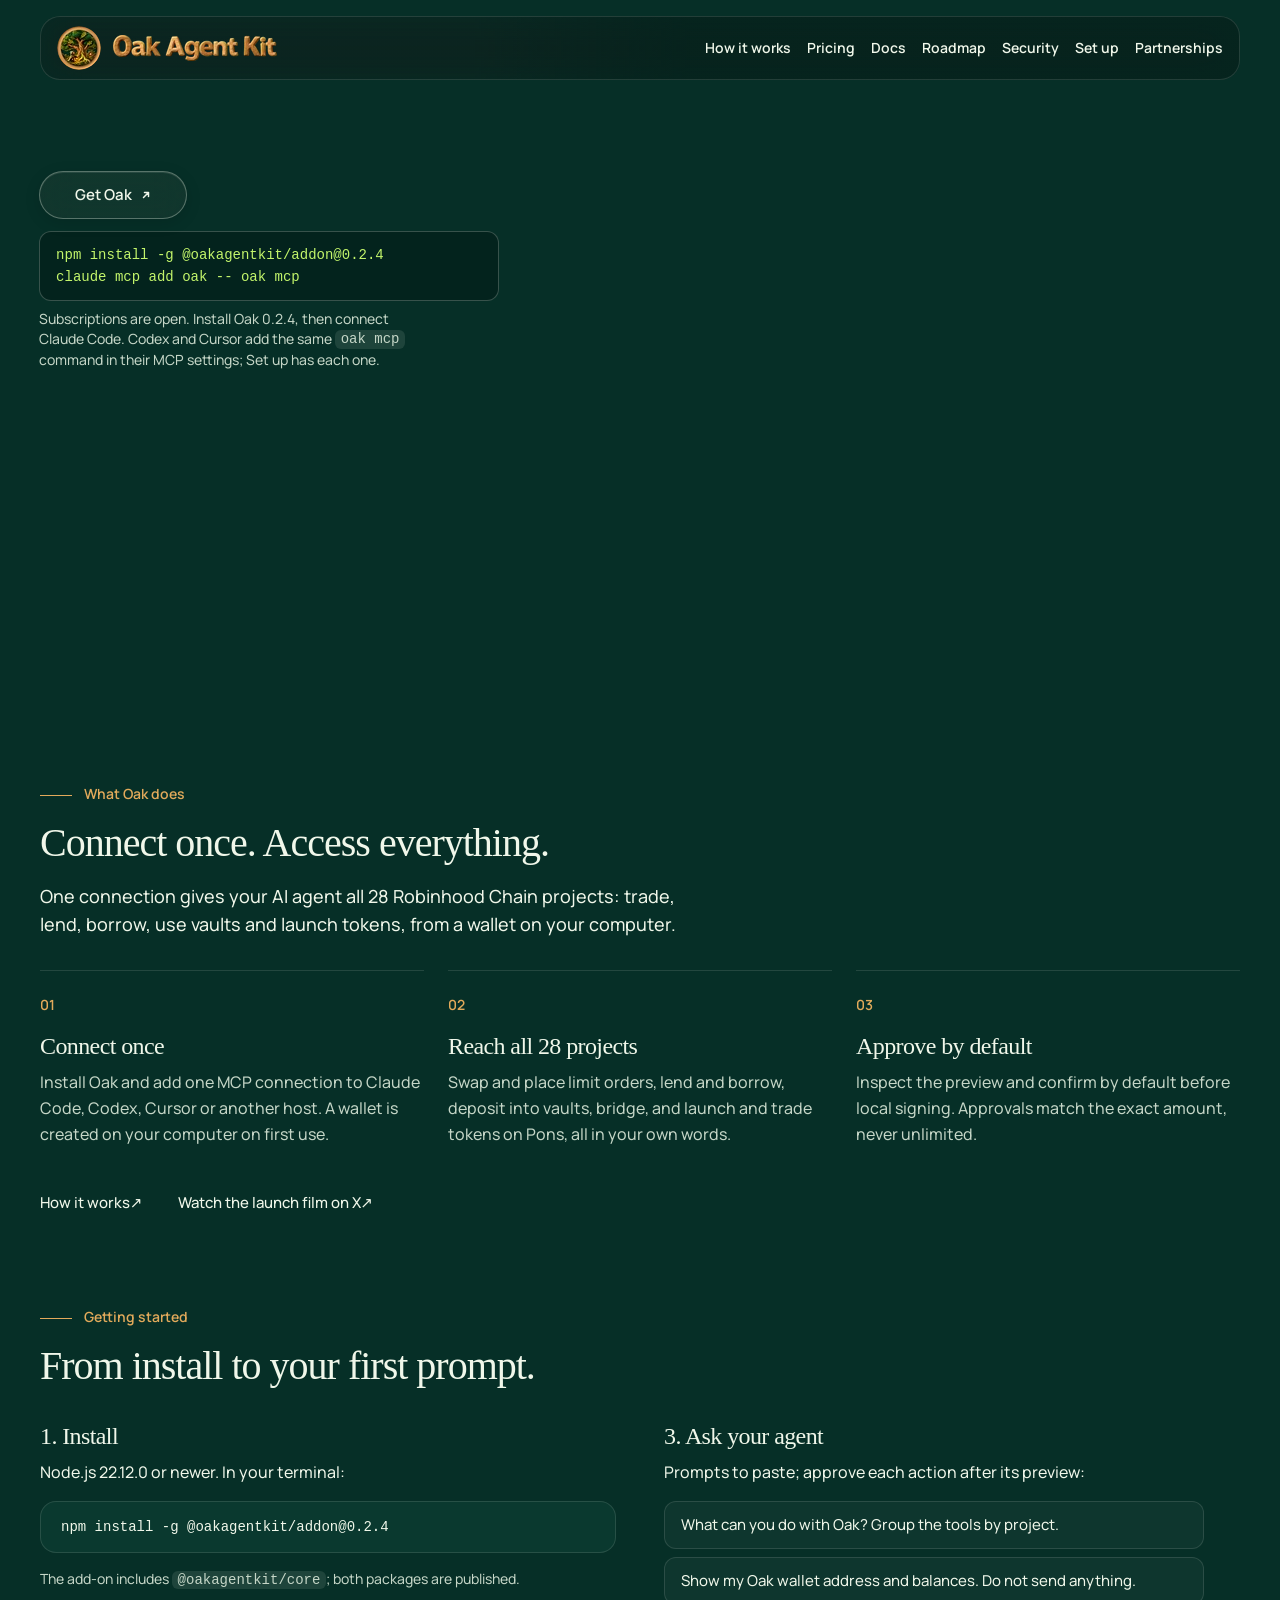
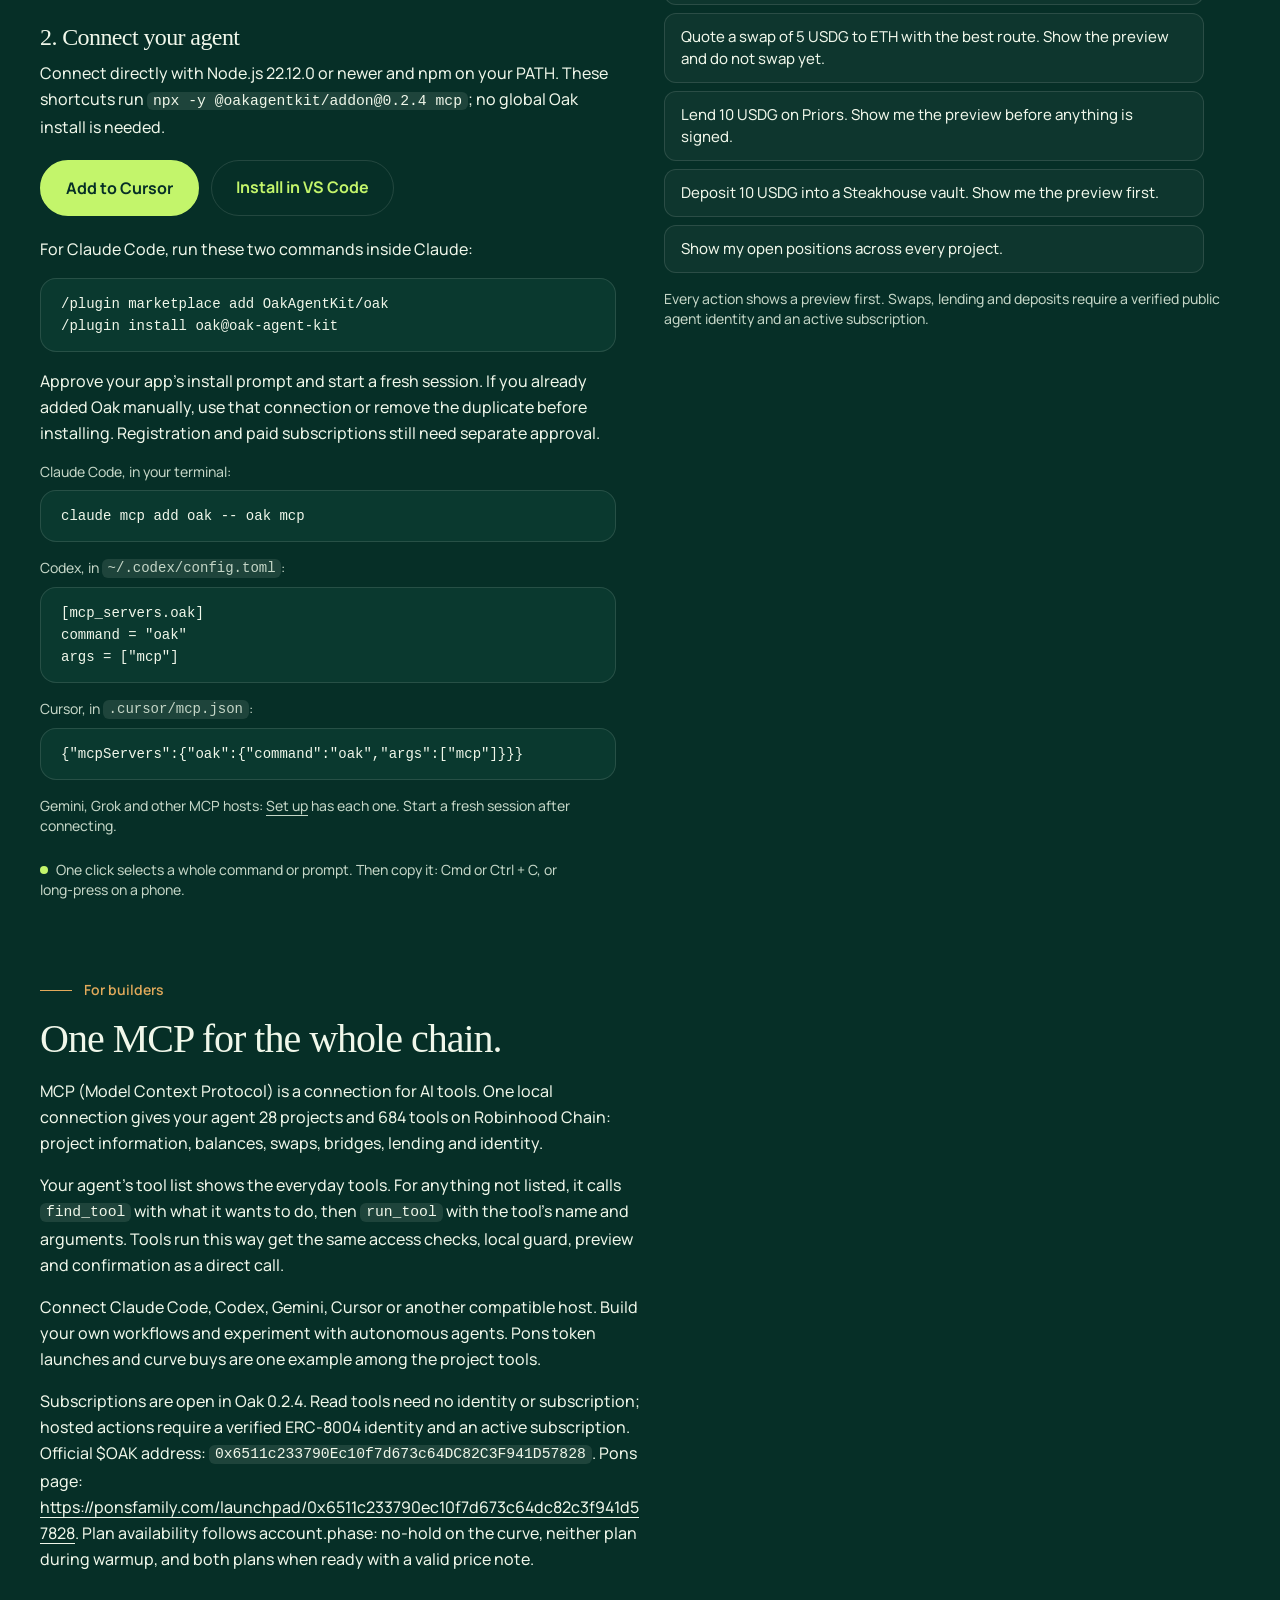
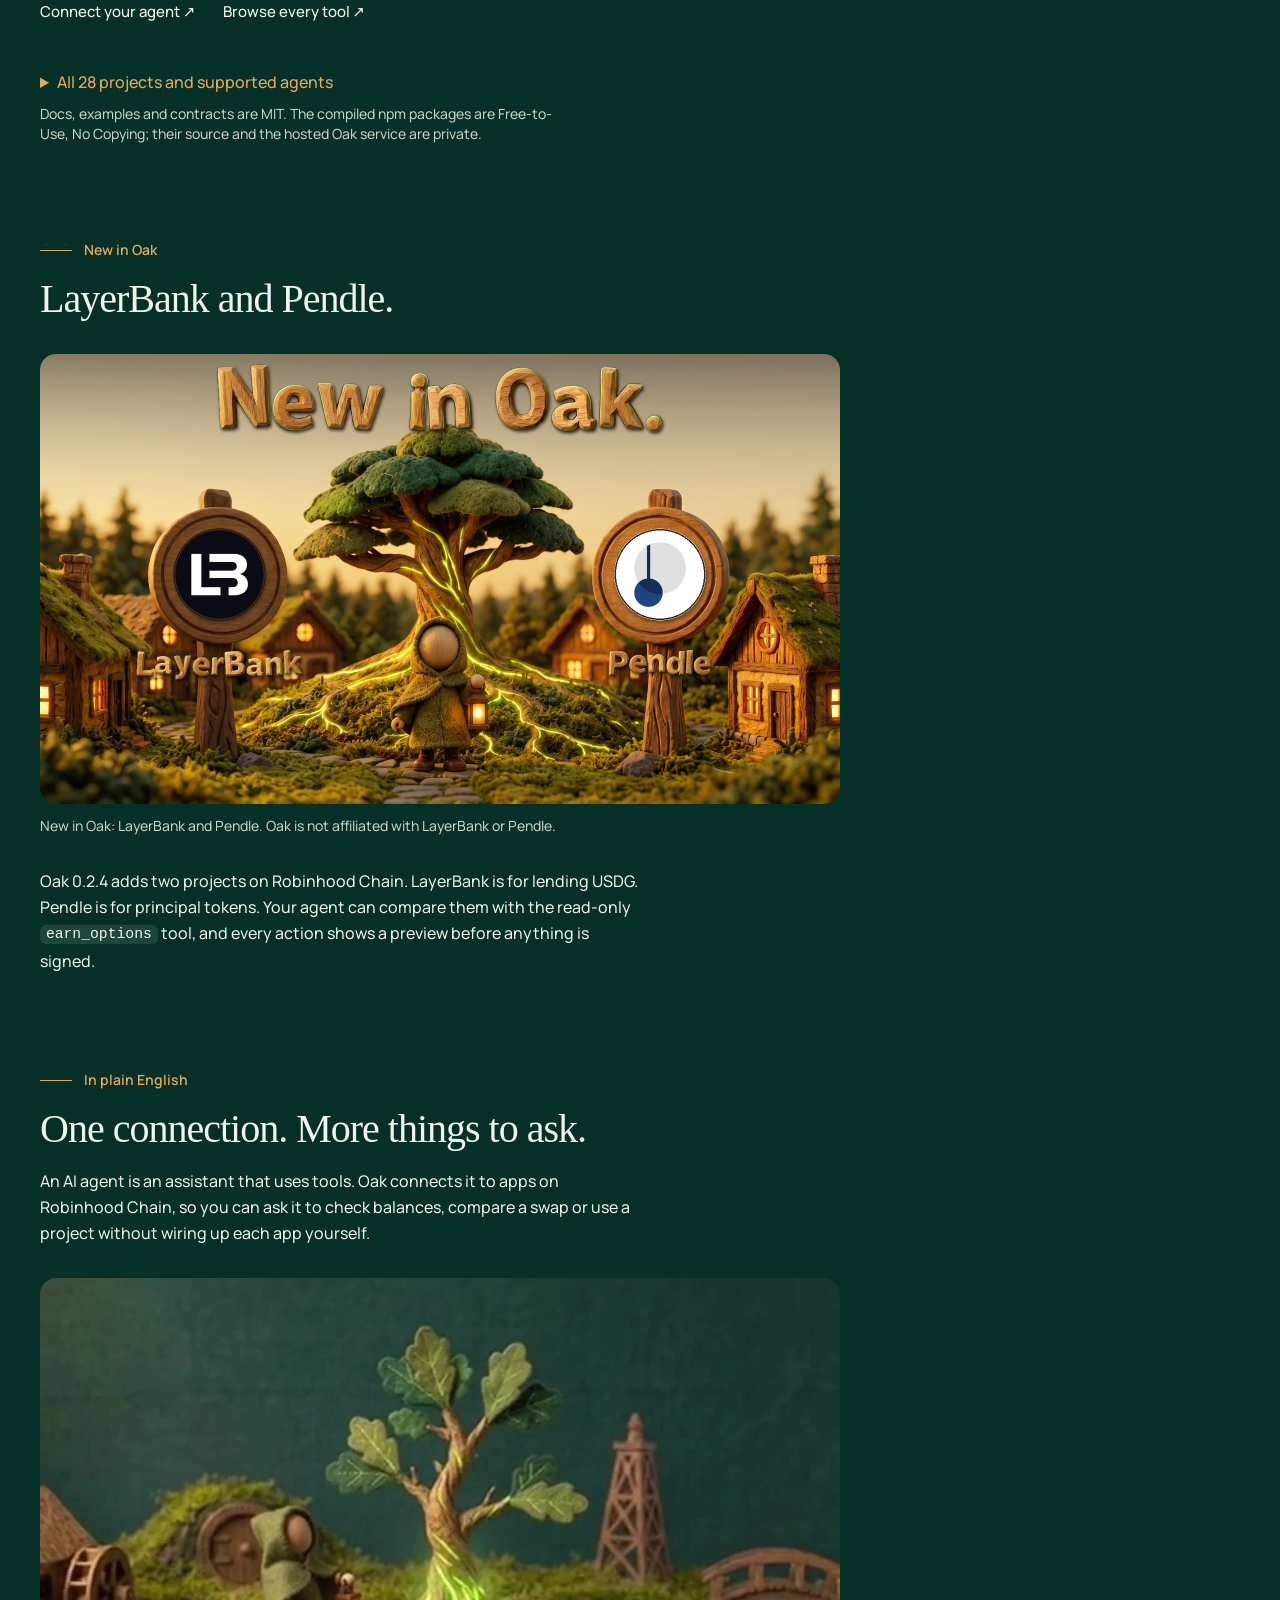
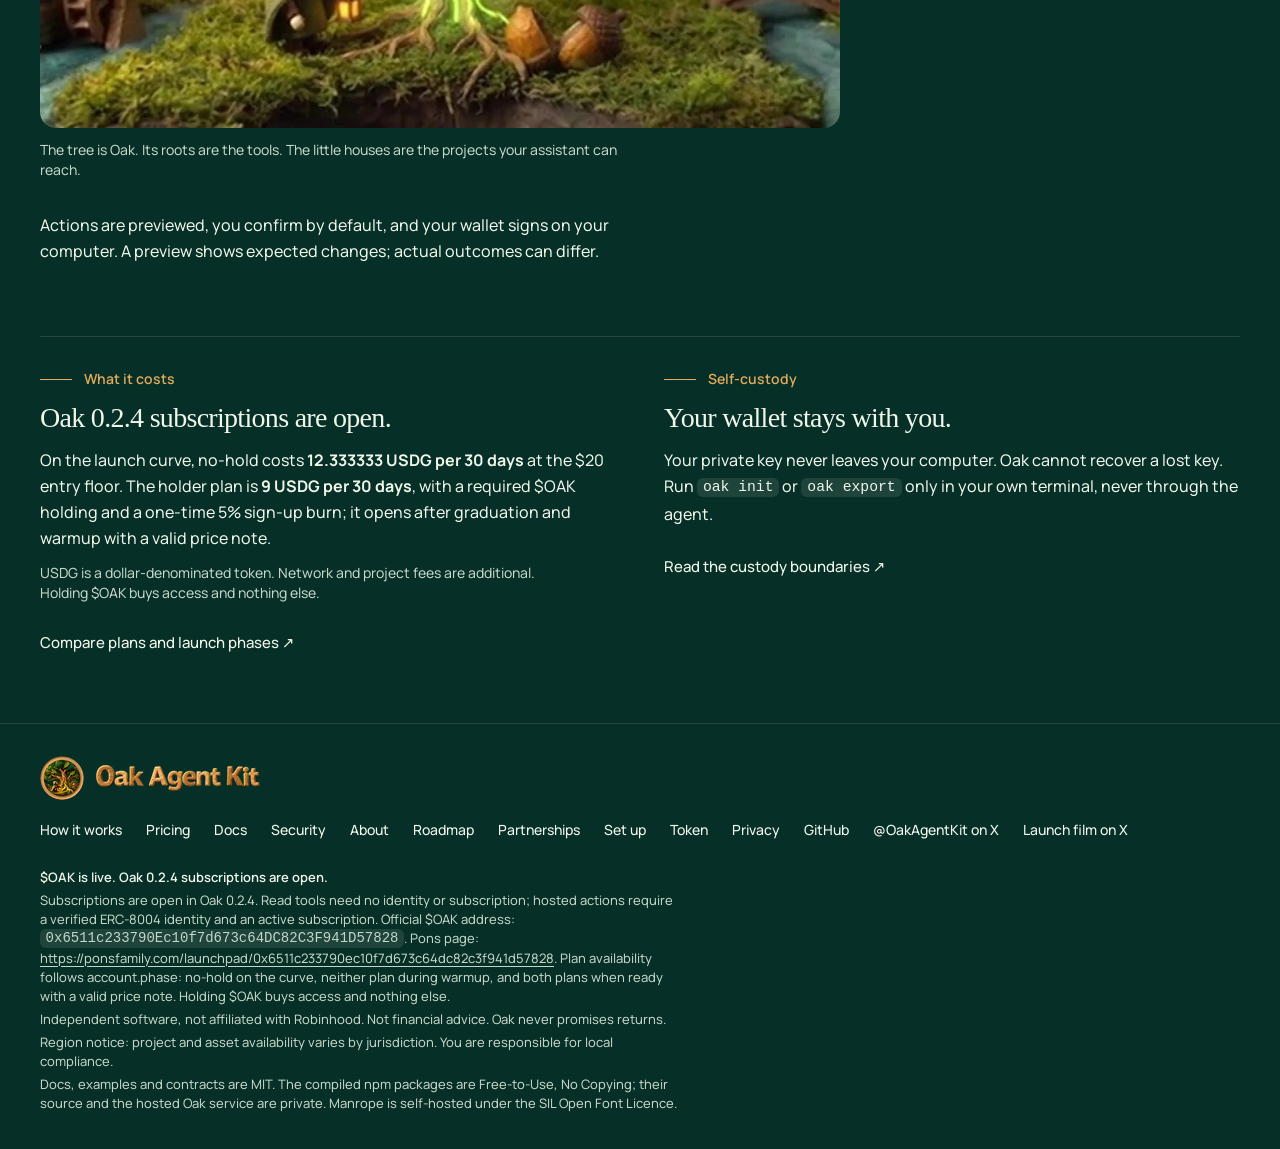
==== commit 9d65857b: "Publish Oak 0.2.4 website: LayerBank and Pendle earning" ====
--- a/index.html
+++ b/index.html
@@ -4,14 +4,14 @@
 <meta charset="utf-8">
 <meta name="viewport" content="width=device-width, initial-scale=1">
 <title>Oak: Robinhood Chain apps through your AI assistant</title>
-<meta name="description" content="Connect your AI assistant to 26 Robinhood Chain projects with Oak. Install Oak 0.2.3 and subscribe through Oak to use hosted actions.">
+<meta name="description" content="Connect your AI assistant to 28 Robinhood Chain projects with Oak. Install Oak 0.2.4 and subscribe through Oak to use hosted actions.">
 <meta name="theme-color" content="#062F27">
 <link rel="canonical" href="https://oakagentkit.org/">
 <meta property="og:url" content="https://oakagentkit.org/">
 <meta property="og:type" content="website">
 <meta property="og:site_name" content="Oak Agent Kit">
 <meta property="og:title" content="Oak: Robinhood Chain apps through your AI assistant">
-<meta property="og:description" content="Connect your AI assistant to 26 Robinhood Chain projects with Oak. Install Oak 0.2.3 and subscribe through Oak to use hosted actions.">
+<meta property="og:description" content="Connect your AI assistant to 28 Robinhood Chain projects with Oak. Install Oak 0.2.4 and subscribe through Oak to use hosted actions.">
 <meta property="og:image" content="https://oakagentkit.org/03-og-card-1200x630.jpg">
 <meta property="og:image:width" content="1200">
 <meta property="og:image:height" content="630">
@@ -98,24 +98,24 @@
 </svg>
 </a>
 <div class="hero-install">
-<pre tabindex="0" role="region" aria-label="Install and connect commands" class="copyable" data-copy="npm install -g @oakagentkit/addon@0.2.3
-claude mcp add oak -- oak mcp"><code>npm install -g @oakagentkit/addon@0.2.3
+<pre tabindex="0" role="region" aria-label="Install and connect commands" class="copyable" data-copy="npm install -g @oakagentkit/addon@0.2.4
+claude mcp add oak -- oak mcp"><code>npm install -g @oakagentkit/addon@0.2.4
 claude mcp add oak -- oak mcp</code></pre>
-<p class="hero-status">Subscriptions are open. Install Oak 0.2.3, then connect Claude Code. Codex and Cursor add the same <code>oak mcp</code> command in their MCP settings; Set up has each one.</p>
+<p class="hero-status">Subscriptions are open. Install Oak 0.2.4, then connect Claude Code. Codex and Cursor add the same <code>oak mcp</code> command in their MCP settings; Set up has each one.</p>
 </div>
 </div>
  </section>
 <section class="quiet-section" id="steps">
 <p class="chapter">What Oak does</p>
 <h2>Connect once. Access everything.</h2>
-<p class="section-intro">One connection gives your AI agent all 26 Robinhood Chain projects: trade, lend, borrow, use vaults and launch tokens, from a wallet on your computer.</p>
+<p class="section-intro">One connection gives your AI agent all 28 Robinhood Chain projects: trade, lend, borrow, use vaults and launch tokens, from a wallet on your computer.</p>
  <ol class="simple-steps">
  <li id="keys">
 <h3>Connect once</h3>
 <p>Install Oak and add one MCP connection to Claude Code, Codex, Cursor or another host. A wallet is created on your computer on first use.</p>
 </li>
  <li id="access">
-<h3>Reach all 26 projects</h3>
+<h3>Reach all 28 projects</h3>
 <p>Swap and place limit orders, lend and borrow, deposit into vaults, bridge, and launch and trade tokens on Pons, all in your own words.</p>
 </li>
  <li id="preview">
@@ -137,15 +137,15 @@
  <div class="start-col">
  <h3>1. Install</h3>
  <p>Node.js 22.12.0 or newer. In your terminal:</p>
- <pre tabindex="0" role="region" aria-label="Install command" class="copyable" data-copy="npm install -g @oakagentkit/addon@0.2.3">
-<code>npm install -g @oakagentkit/addon@0.2.3</code></pre>
+ <pre tabindex="0" role="region" aria-label="Install command" class="copyable" data-copy="npm install -g @oakagentkit/addon@0.2.4">
+<code>npm install -g @oakagentkit/addon@0.2.4</code></pre>
  <p class="fine">The add-on includes <code>@oakagentkit/core</code>; both packages are published.</p>
  <h3>2. Connect your agent</h3>
  <div class="install-shortcuts">
- <p>Connect directly with Node.js 22.12.0 or newer and npm on your PATH. These shortcuts run <code>npx -y @oakagentkit/addon@0.2.3 mcp</code>; no global Oak install is needed.</p>
+ <p>Connect directly with Node.js 22.12.0 or newer and npm on your PATH. These shortcuts run <code>npx -y @oakagentkit/addon@0.2.4 mcp</code>; no global Oak install is needed.</p>
  <p class="btn-row" aria-label="Install Oak in your editor">
-<a class="btn" href="https://cursor.com/install-mcp?name=oak&amp;config=eyJjb21tYW5kIjoibnB4IiwiYXJncyI6WyIteSIsIkBvYWthZ2VudGtpdC9hZGRvbkAwLjIuMyIsIm1jcCJdfQ%3D%3D">Add to Cursor</a>
-<a class="btn ghost" href="https://vscode.dev/redirect?url=vscode%3Amcp%2Finstall%3F%257B%2522name%2522%253A%2522oak%2522%252C%2522command%2522%253A%2522npx%2522%252C%2522args%2522%253A%255B%2522-y%2522%252C%2522%2540oakagentkit%252Faddon%25400.2.3%2522%252C%2522mcp%2522%255D%257D">Install in VS Code</a>
+<a class="btn" href="https://cursor.com/install-mcp?name=oak&amp;config=eyJjb21tYW5kIjoibnB4IiwiYXJncyI6WyIteSIsIkBvYWthZ2VudGtpdC9hZGRvbkAwLjIuNCIsIm1jcCJdfQ%3D%3D">Add to Cursor</a>
+<a class="btn ghost" href="https://vscode.dev/redirect?url=vscode%3Amcp%2Finstall%3F%257B%2522name%2522%253A%2522oak%2522%252C%2522command%2522%253A%2522npx%2522%252C%2522args%2522%253A%255B%2522-y%2522%252C%2522%2540oakagentkit%252Faddon%25400.2.4%2522%252C%2522mcp%2522%255D%257D">Install in VS Code</a>
 </p>
  <p>For Claude Code, run these two commands inside Claude:</p>
  <pre tabindex="0" role="region" aria-label="Claude Code plugin install commands" class="copyable" data-copy="/plugin marketplace add OakAgentKit/oak
@@ -200,15 +200,15 @@
  <section class="quiet-section builder-section" id="projects">
 <p class="chapter">For builders</p>
 <h2>One MCP for the whole chain.</h2>
- <p>MCP (Model Context Protocol) is a connection for AI tools. One local connection gives your agent 26 projects and 675 tools on Robinhood Chain: project information, balances, swaps, bridges, lending and identity.</p>
+ <p>MCP (Model Context Protocol) is a connection for AI tools. One local connection gives your agent 28 projects and 684 tools on Robinhood Chain: project information, balances, swaps, bridges, lending and identity.</p>
  <p>Your agent's tool list shows the everyday tools. For anything not listed, it calls <code>find_tool</code> with what it wants to do, then <code>run_tool</code> with the tool's name and arguments. Tools run this way get the same access checks, local guard, preview and confirmation as a direct call.</p>
  <p>Connect Claude Code, Codex, Gemini, Cursor or another compatible host. Build your own workflows and experiment with autonomous agents. Pons token launches and curve buys are one example among the project tools.</p>
- <p>Subscriptions are open in Oak 0.2.3. Read tools need no identity or subscription; hosted actions require a verified ERC-8004 identity and an active subscription. Official $OAK address: <code class="token-address">0x6511c233790Ec10f7d673c64DC82C3F941D57828</code>. Pons page: <a href="https://ponsfamily.com/launchpad/0x6511c233790ec10f7d673c64dc82c3f941d57828">https://ponsfamily.com/launchpad/0x6511c233790ec10f7d673c64dc82c3f941d57828</a>. Plan availability follows account.phase: no-hold on the curve, neither plan during warmup, and both plans when ready with a valid price note.</p>
+ <p>Subscriptions are open in Oak 0.2.4. Read tools need no identity or subscription; hosted actions require a verified ERC-8004 identity and an active subscription. Official $OAK address: <code class="token-address">0x6511c233790Ec10f7d673c64DC82C3F941D57828</code>. Pons page: <a href="https://ponsfamily.com/launchpad/0x6511c233790ec10f7d673c64dc82c3f941d57828">https://ponsfamily.com/launchpad/0x6511c233790ec10f7d673c64dc82c3f941d57828</a>. Plan availability follows account.phase: no-hold on the curve, neither plan during warmup, and both plans when ready with a valid price note.</p>
  <p>
 <a class="text-link" href="setup.html#connect">Connect your agent ↗</a> <a class="text-link" href="docs.html#modules">Browse every tool ↗</a>
 </p>
  <details class="project-directory">
-<summary>All 26 projects and supported agents</summary>
+<summary>All 28 projects and supported agents</summary>
 <ul class="project-names">
 <li>
 <span class="proj">KyberSwap</span>
@@ -287,6 +287,12 @@
 </li>
 <li>
 <span class="proj">Wormhole</span>
+</li>
+<li>
+<span class="proj">LayerBank</span>
+</li>
+<li>
+<span class="proj">Pendle</span>
 </li>
 </ul>
 <p class="agent-names">
@@ -295,6 +301,15 @@
 <p>Mainnet: 4663. Testnet: basic tools and ERC-8004 identity only.</p>
 </details>
  <p class="fine">Docs, examples and contracts are MIT. The compiled npm packages are Free-to-Use, No Copying; their source and the hosted Oak service are private.</p>
+</section>
+ <section class="quiet-section" id="new-in-oak">
+<p class="chapter">New in Oak</p>
+<h2>LayerBank and Pendle.</h2>
+ <figure class="village-story">
+<img src="oak-024-release-1600x900.webp" width="1600" height="900" loading="lazy" decoding="async" alt="Felt-and-wood village at golden hour. A small hooded guide with a lantern stands under the glowing oak tree between two wooden signposts that carry the LayerBank and Pendle logos, below the title New in Oak.">
+<figcaption>New in Oak: LayerBank and Pendle. Oak is not affiliated with LayerBank or Pendle.</figcaption>
+</figure>
+ <p>Oak 0.2.4 adds two projects on Robinhood Chain. LayerBank is for lending USDG. Pendle is for principal tokens. Your agent can compare them with the read-only <code>earn_options</code> tool, and every action shows a preview before anything is signed.</p>
 </section>
  <section class="quiet-section" id="plain-english">
 <p class="chapter">In plain English</p>
@@ -309,7 +324,7 @@
  <div class="quiet-band">
  <section class="band-item" id="pricing">
 <p class="chapter">What it costs</p>
-<h2>Oak 0.2.3 subscriptions are open.</h2>
+<h2>Oak 0.2.4 subscriptions are open.</h2>
  <p>On the launch curve, no-hold costs <strong>12.333333 USDG per 30 days</strong> at the $20 entry floor. The holder plan is <strong>9 USDG per 30 days</strong>, with a required $OAK holding and a one-time 5% sign-up burn; it opens after graduation and warmup with a valid price note.</p>
  <p class="fine">USDG is a dollar-denominated token. Network and project fees are additional. Holding $OAK buys access and nothing else.</p>
  <a class="text-link" href="pricing.html">Compare plans and launch phases ↗</a>
@@ -374,8 +389,8 @@
 </ul>
 </nav>
 </div>
- <p class="footer-status">$OAK is live. Oak 0.2.3 subscriptions are open.</p>
- <p>Subscriptions are open in Oak 0.2.3. Read tools need no identity or subscription; hosted actions require a verified ERC-8004 identity and an active subscription. Official $OAK address: <code class="token-address">0x6511c233790Ec10f7d673c64DC82C3F941D57828</code>. Pons page: <a href="https://ponsfamily.com/launchpad/0x6511c233790ec10f7d673c64dc82c3f941d57828">https://ponsfamily.com/launchpad/0x6511c233790ec10f7d673c64dc82c3f941d57828</a>. Plan availability follows account.phase: no-hold on the curve, neither plan during warmup, and both plans when ready with a valid price note. Holding $OAK buys access and nothing else.</p>
+ <p class="footer-status">$OAK is live. Oak 0.2.4 subscriptions are open.</p>
+ <p>Subscriptions are open in Oak 0.2.4. Read tools need no identity or subscription; hosted actions require a verified ERC-8004 identity and an active subscription. Official $OAK address: <code class="token-address">0x6511c233790Ec10f7d673c64DC82C3F941D57828</code>. Pons page: <a href="https://ponsfamily.com/launchpad/0x6511c233790ec10f7d673c64dc82c3f941d57828">https://ponsfamily.com/launchpad/0x6511c233790ec10f7d673c64dc82c3f941d57828</a>. Plan availability follows account.phase: no-hold on the curve, neither plan during warmup, and both plans when ready with a valid price note. Holding $OAK buys access and nothing else.</p>
  <p>Independent software, not affiliated with Robinhood. Not financial advice. Oak never promises returns.</p>
  <p>Region notice: project and asset availability varies by jurisdiction. You are responsible for local compliance.</p>
  <p class="fine">Docs, examples and contracts are MIT. The compiled npm packages are Free-to-Use, No Copying; their source and the hosted Oak service are private. Manrope is self-hosted under the SIL Open Font Licence.</p>
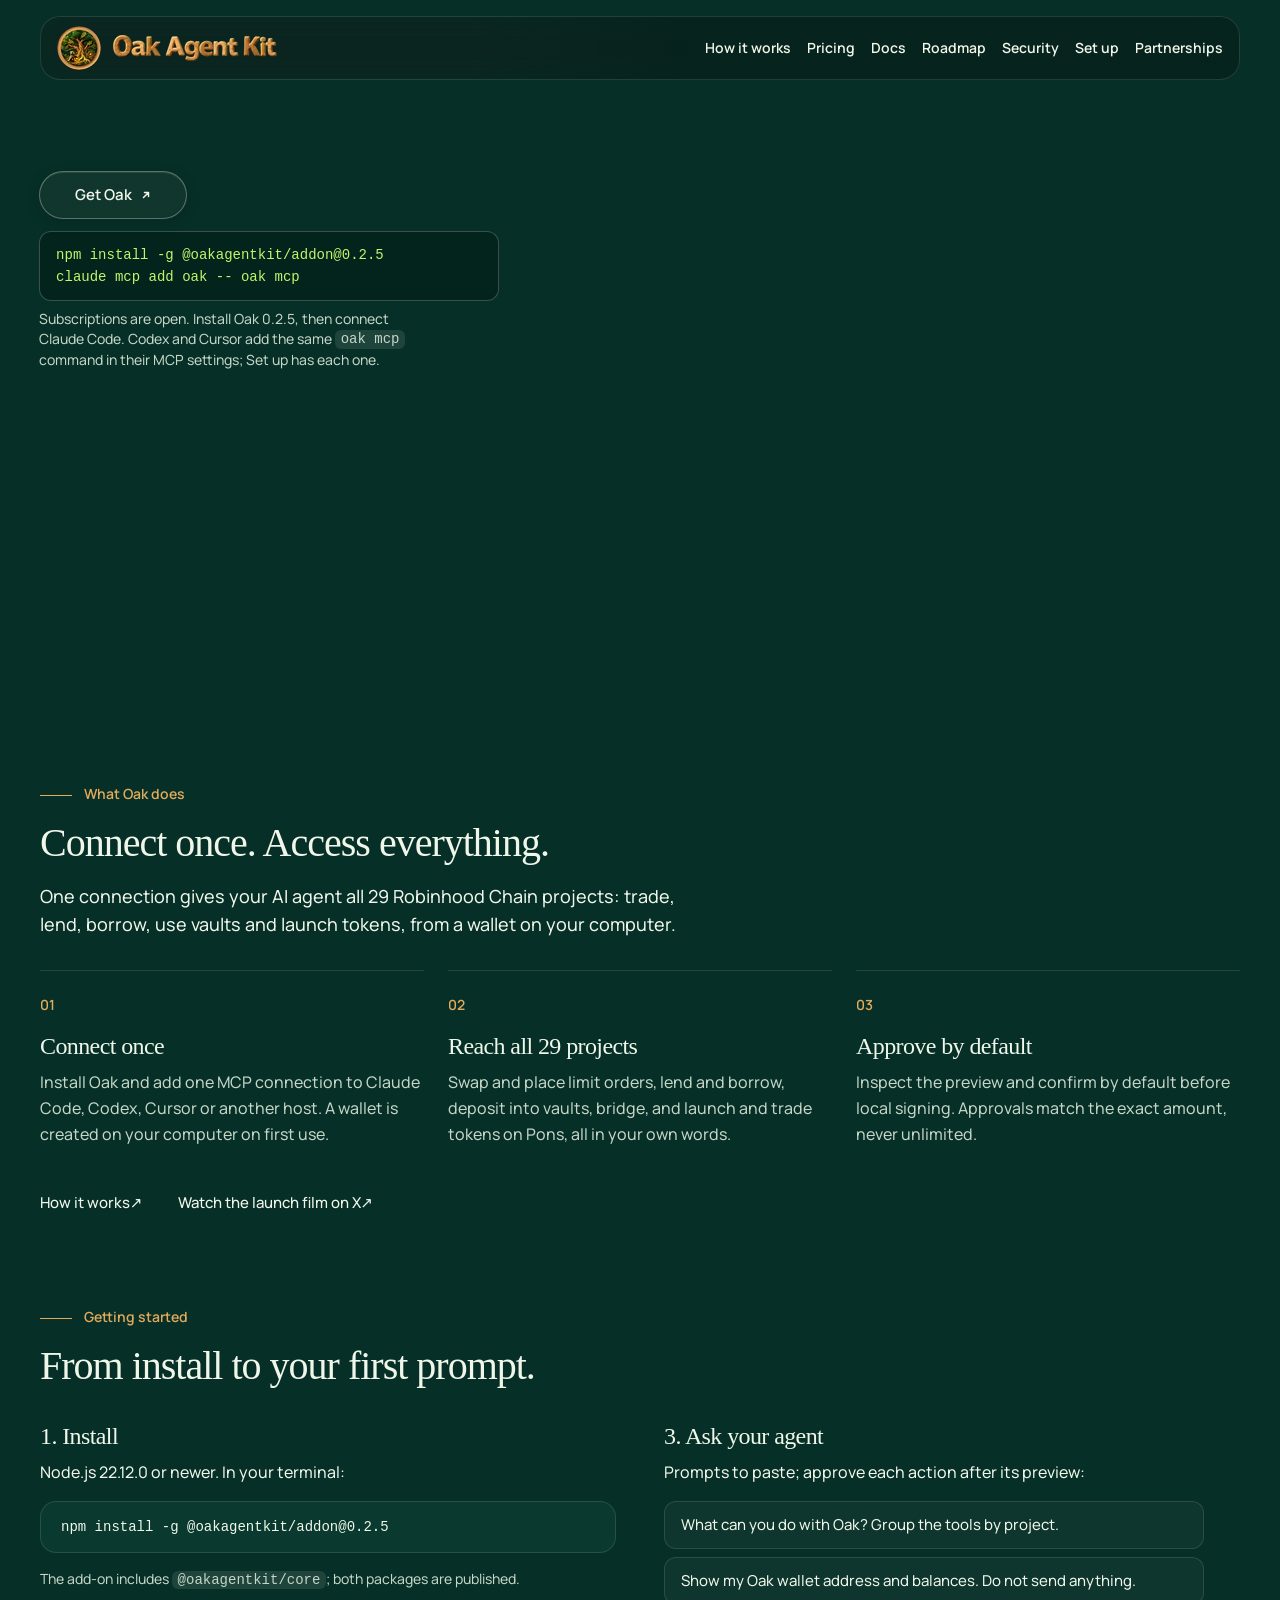
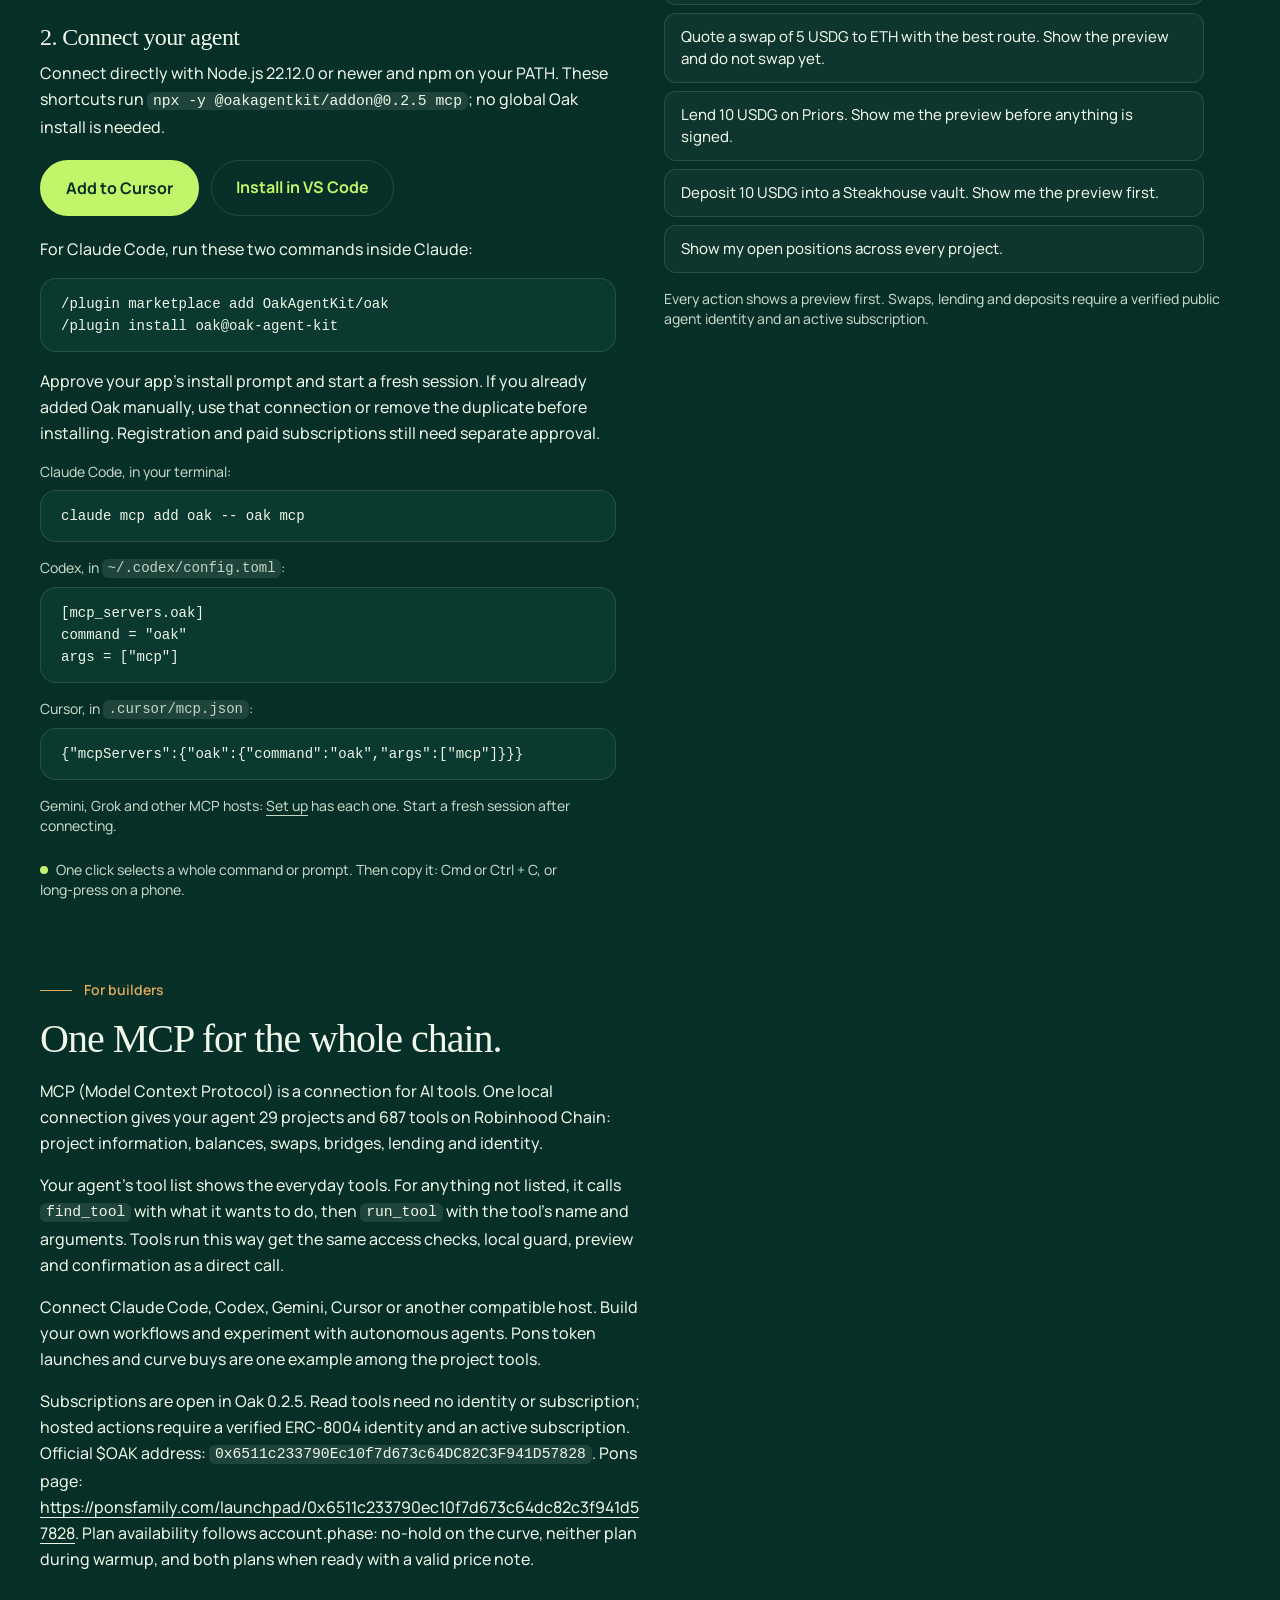
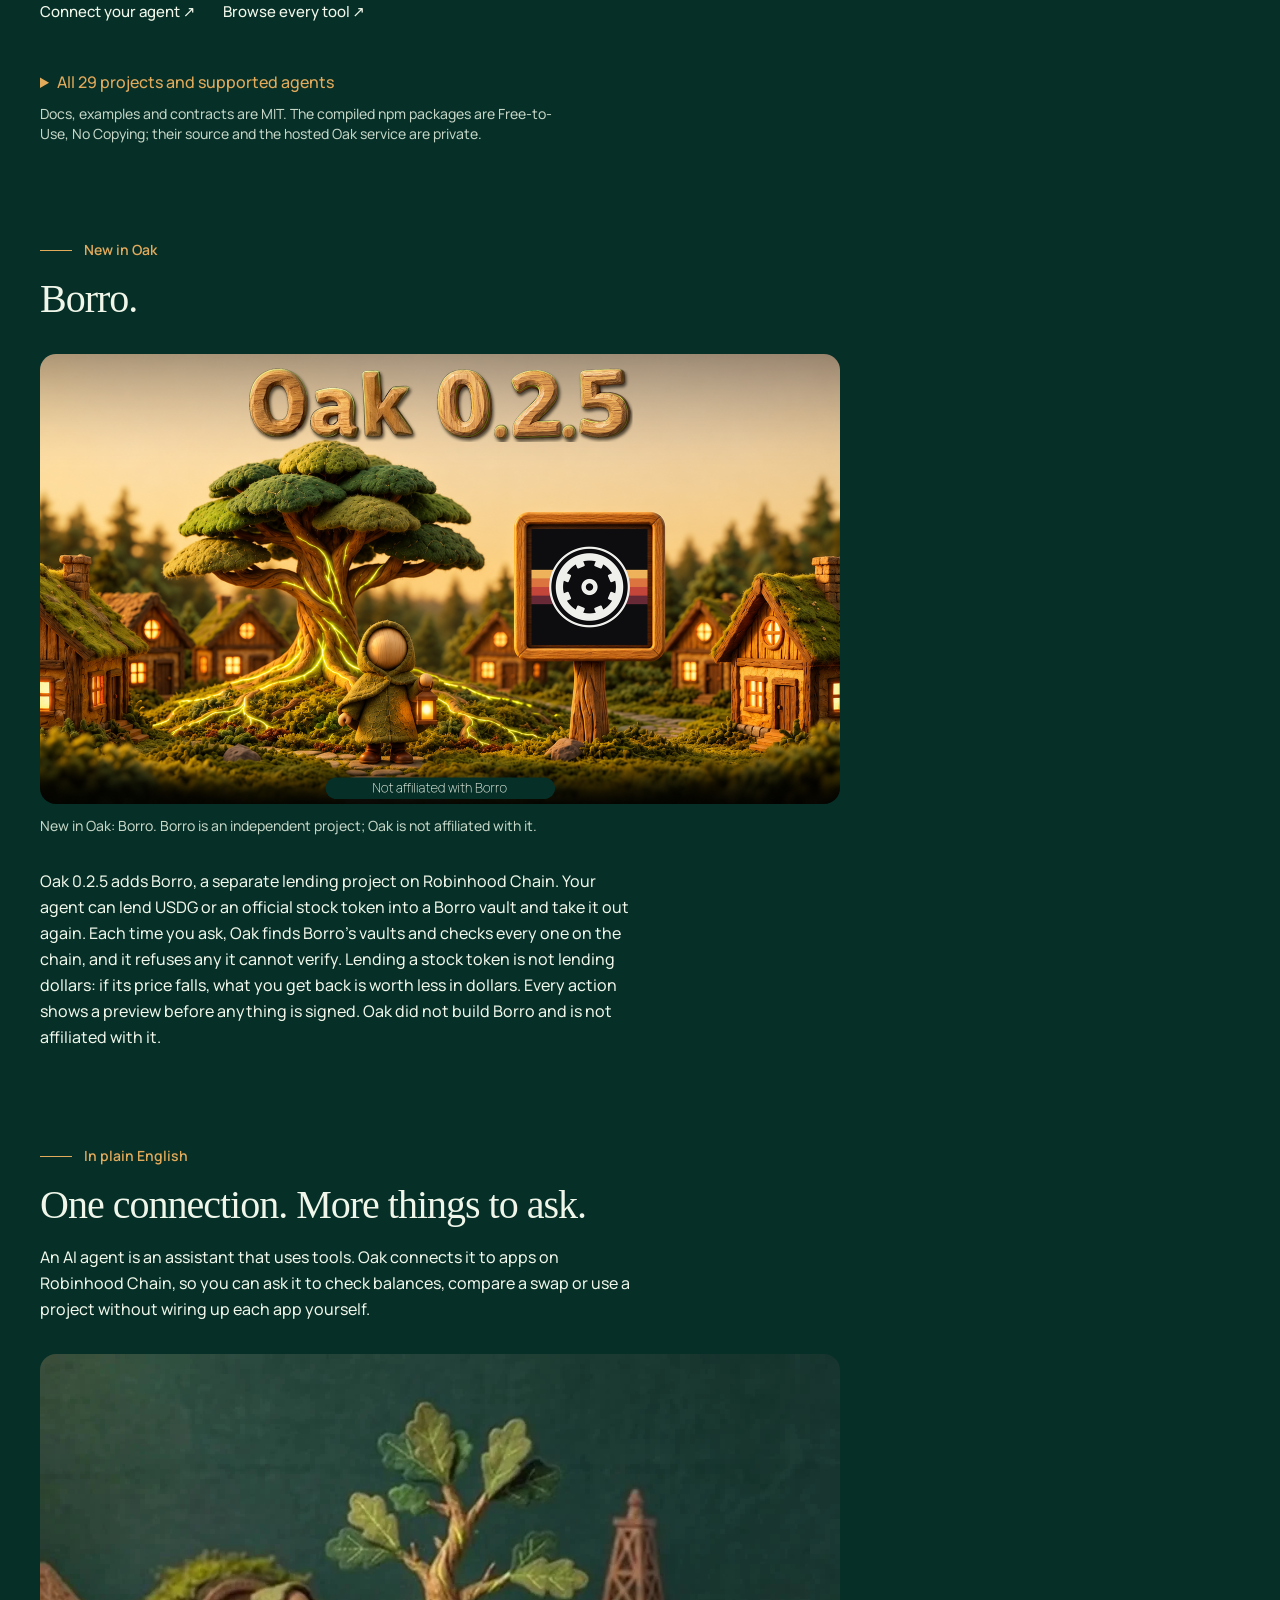
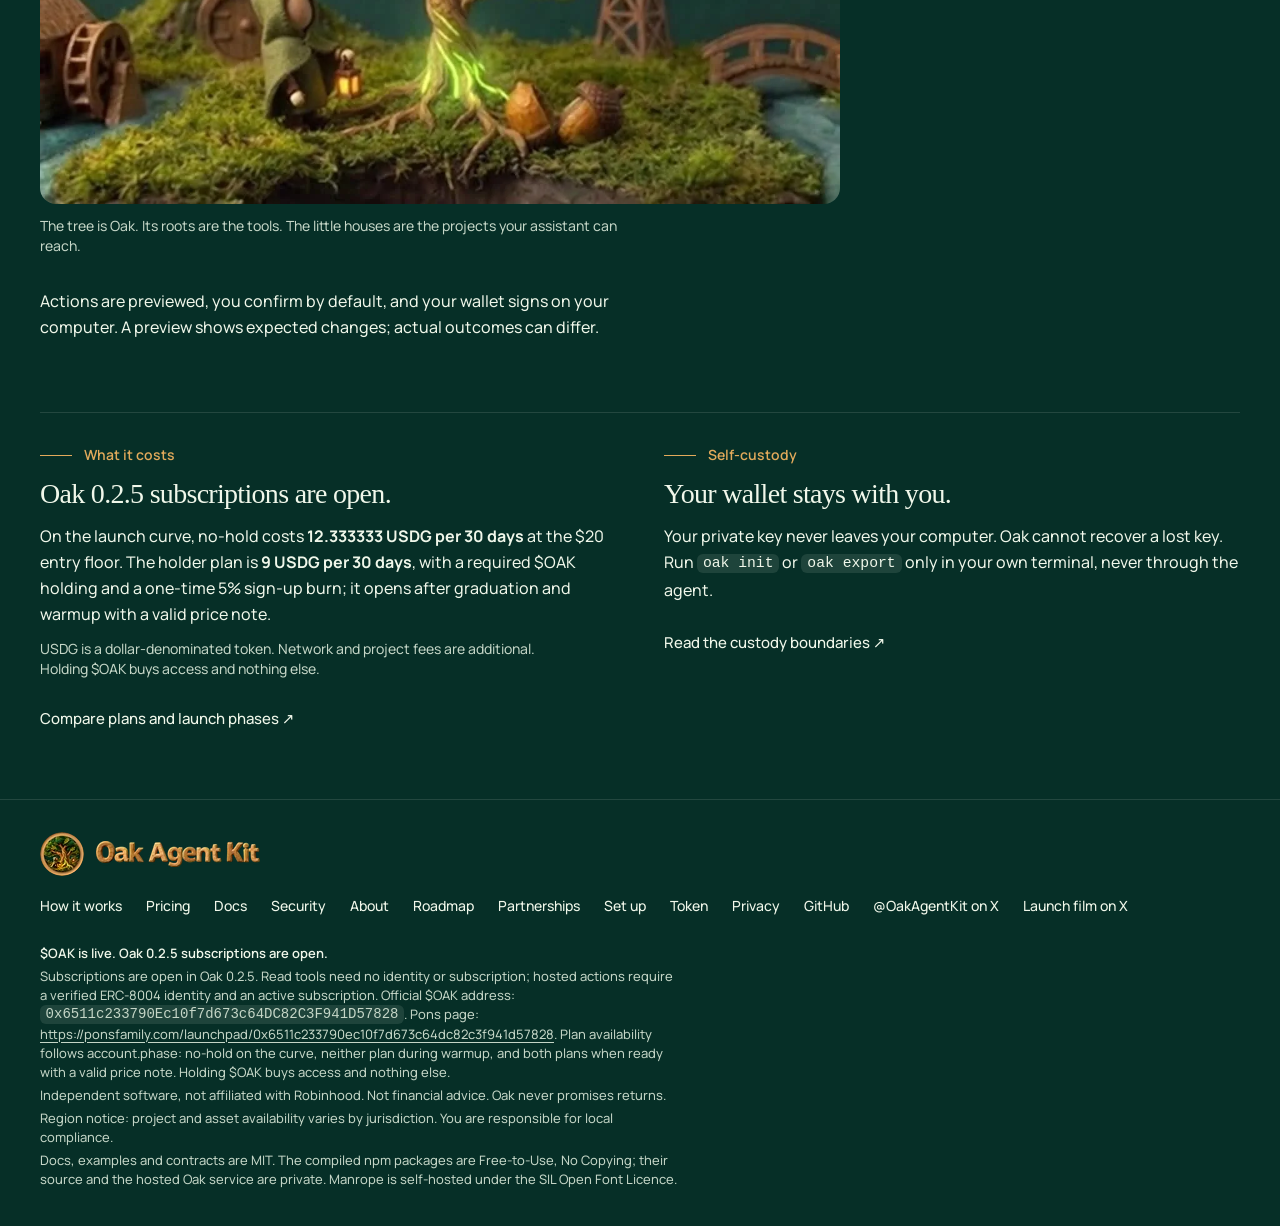
==== commit 64fdf450: "Publish Oak 0.2.5 website" ====
--- a/index.html
+++ b/index.html
@@ -4,14 +4,14 @@
 <meta charset="utf-8">
 <meta name="viewport" content="width=device-width, initial-scale=1">
 <title>Oak: Robinhood Chain apps through your AI assistant</title>
-<meta name="description" content="Connect your AI assistant to 28 Robinhood Chain projects with Oak. Install Oak 0.2.4 and subscribe through Oak to use hosted actions.">
+<meta name="description" content="Connect your AI assistant to 29 Robinhood Chain projects with Oak. Install Oak 0.2.5 and subscribe through Oak to use hosted actions.">
 <meta name="theme-color" content="#062F27">
 <link rel="canonical" href="https://oakagentkit.org/">
 <meta property="og:url" content="https://oakagentkit.org/">
 <meta property="og:type" content="website">
 <meta property="og:site_name" content="Oak Agent Kit">
 <meta property="og:title" content="Oak: Robinhood Chain apps through your AI assistant">
-<meta property="og:description" content="Connect your AI assistant to 28 Robinhood Chain projects with Oak. Install Oak 0.2.4 and subscribe through Oak to use hosted actions.">
+<meta property="og:description" content="Connect your AI assistant to 29 Robinhood Chain projects with Oak. Install Oak 0.2.5 and subscribe through Oak to use hosted actions.">
 <meta property="og:image" content="https://oakagentkit.org/03-og-card-1200x630.jpg">
 <meta property="og:image:width" content="1200">
 <meta property="og:image:height" content="630">
@@ -98,24 +98,24 @@
 </svg>
 </a>
 <div class="hero-install">
-<pre tabindex="0" role="region" aria-label="Install and connect commands" class="copyable" data-copy="npm install -g @oakagentkit/addon@0.2.4
-claude mcp add oak -- oak mcp"><code>npm install -g @oakagentkit/addon@0.2.4
+<pre tabindex="0" role="region" aria-label="Install and connect commands" class="copyable" data-copy="npm install -g @oakagentkit/addon@0.2.5
+claude mcp add oak -- oak mcp"><code>npm install -g @oakagentkit/addon@0.2.5
 claude mcp add oak -- oak mcp</code></pre>
-<p class="hero-status">Subscriptions are open. Install Oak 0.2.4, then connect Claude Code. Codex and Cursor add the same <code>oak mcp</code> command in their MCP settings; Set up has each one.</p>
+<p class="hero-status">Subscriptions are open. Install Oak 0.2.5, then connect Claude Code. Codex and Cursor add the same <code>oak mcp</code> command in their MCP settings; Set up has each one.</p>
 </div>
 </div>
  </section>
 <section class="quiet-section" id="steps">
 <p class="chapter">What Oak does</p>
 <h2>Connect once. Access everything.</h2>
-<p class="section-intro">One connection gives your AI agent all 28 Robinhood Chain projects: trade, lend, borrow, use vaults and launch tokens, from a wallet on your computer.</p>
+<p class="section-intro">One connection gives your AI agent all 29 Robinhood Chain projects: trade, lend, borrow, use vaults and launch tokens, from a wallet on your computer.</p>
  <ol class="simple-steps">
  <li id="keys">
 <h3>Connect once</h3>
 <p>Install Oak and add one MCP connection to Claude Code, Codex, Cursor or another host. A wallet is created on your computer on first use.</p>
 </li>
  <li id="access">
-<h3>Reach all 28 projects</h3>
+<h3>Reach all 29 projects</h3>
 <p>Swap and place limit orders, lend and borrow, deposit into vaults, bridge, and launch and trade tokens on Pons, all in your own words.</p>
 </li>
  <li id="preview">
@@ -137,15 +137,15 @@
  <div class="start-col">
  <h3>1. Install</h3>
  <p>Node.js 22.12.0 or newer. In your terminal:</p>
- <pre tabindex="0" role="region" aria-label="Install command" class="copyable" data-copy="npm install -g @oakagentkit/addon@0.2.4">
-<code>npm install -g @oakagentkit/addon@0.2.4</code></pre>
+ <pre tabindex="0" role="region" aria-label="Install command" class="copyable" data-copy="npm install -g @oakagentkit/addon@0.2.5">
+<code>npm install -g @oakagentkit/addon@0.2.5</code></pre>
  <p class="fine">The add-on includes <code>@oakagentkit/core</code>; both packages are published.</p>
  <h3>2. Connect your agent</h3>
  <div class="install-shortcuts">
- <p>Connect directly with Node.js 22.12.0 or newer and npm on your PATH. These shortcuts run <code>npx -y @oakagentkit/addon@0.2.4 mcp</code>; no global Oak install is needed.</p>
+ <p>Connect directly with Node.js 22.12.0 or newer and npm on your PATH. These shortcuts run <code>npx -y @oakagentkit/addon@0.2.5 mcp</code>; no global Oak install is needed.</p>
  <p class="btn-row" aria-label="Install Oak in your editor">
-<a class="btn" href="https://cursor.com/install-mcp?name=oak&amp;config=eyJjb21tYW5kIjoibnB4IiwiYXJncyI6WyIteSIsIkBvYWthZ2VudGtpdC9hZGRvbkAwLjIuNCIsIm1jcCJdfQ%3D%3D">Add to Cursor</a>
-<a class="btn ghost" href="https://vscode.dev/redirect?url=vscode%3Amcp%2Finstall%3F%257B%2522name%2522%253A%2522oak%2522%252C%2522command%2522%253A%2522npx%2522%252C%2522args%2522%253A%255B%2522-y%2522%252C%2522%2540oakagentkit%252Faddon%25400.2.4%2522%252C%2522mcp%2522%255D%257D">Install in VS Code</a>
+<a class="btn" href="https://cursor.com/install-mcp?name=oak&amp;config=eyJjb21tYW5kIjoibnB4IiwiYXJncyI6WyIteSIsIkBvYWthZ2VudGtpdC9hZGRvbkAwLjIuNSIsIm1jcCJdfQ%3D%3D">Add to Cursor</a>
+<a class="btn ghost" href="https://vscode.dev/redirect?url=vscode%3Amcp%2Finstall%3F%257B%2522name%2522%253A%2522oak%2522%252C%2522command%2522%253A%2522npx%2522%252C%2522args%2522%253A%255B%2522-y%2522%252C%2522%2540oakagentkit%252Faddon%25400.2.5%2522%252C%2522mcp%2522%255D%257D">Install in VS Code</a>
 </p>
  <p>For Claude Code, run these two commands inside Claude:</p>
  <pre tabindex="0" role="region" aria-label="Claude Code plugin install commands" class="copyable" data-copy="/plugin marketplace add OakAgentKit/oak
@@ -200,15 +200,15 @@
  <section class="quiet-section builder-section" id="projects">
 <p class="chapter">For builders</p>
 <h2>One MCP for the whole chain.</h2>
- <p>MCP (Model Context Protocol) is a connection for AI tools. One local connection gives your agent 28 projects and 684 tools on Robinhood Chain: project information, balances, swaps, bridges, lending and identity.</p>
+ <p>MCP (Model Context Protocol) is a connection for AI tools. One local connection gives your agent 29 projects and 687 tools on Robinhood Chain: project information, balances, swaps, bridges, lending and identity.</p>
  <p>Your agent's tool list shows the everyday tools. For anything not listed, it calls <code>find_tool</code> with what it wants to do, then <code>run_tool</code> with the tool's name and arguments. Tools run this way get the same access checks, local guard, preview and confirmation as a direct call.</p>
  <p>Connect Claude Code, Codex, Gemini, Cursor or another compatible host. Build your own workflows and experiment with autonomous agents. Pons token launches and curve buys are one example among the project tools.</p>
- <p>Subscriptions are open in Oak 0.2.4. Read tools need no identity or subscription; hosted actions require a verified ERC-8004 identity and an active subscription. Official $OAK address: <code class="token-address">0x6511c233790Ec10f7d673c64DC82C3F941D57828</code>. Pons page: <a href="https://ponsfamily.com/launchpad/0x6511c233790ec10f7d673c64dc82c3f941d57828">https://ponsfamily.com/launchpad/0x6511c233790ec10f7d673c64dc82c3f941d57828</a>. Plan availability follows account.phase: no-hold on the curve, neither plan during warmup, and both plans when ready with a valid price note.</p>
+ <p>Subscriptions are open in Oak 0.2.5. Read tools need no identity or subscription; hosted actions require a verified ERC-8004 identity and an active subscription. Official $OAK address: <code class="token-address">0x6511c233790Ec10f7d673c64DC82C3F941D57828</code>. Pons page: <a href="https://ponsfamily.com/launchpad/0x6511c233790ec10f7d673c64dc82c3f941d57828">https://ponsfamily.com/launchpad/0x6511c233790ec10f7d673c64dc82c3f941d57828</a>. Plan availability follows account.phase: no-hold on the curve, neither plan during warmup, and both plans when ready with a valid price note.</p>
  <p>
 <a class="text-link" href="setup.html#connect">Connect your agent ↗</a> <a class="text-link" href="docs.html#modules">Browse every tool ↗</a>
 </p>
  <details class="project-directory">
-<summary>All 28 projects and supported agents</summary>
+<summary>All 29 projects and supported agents</summary>
 <ul class="project-names">
 <li>
 <span class="proj">KyberSwap</span>
@@ -293,6 +293,9 @@
 </li>
 <li>
 <span class="proj">Pendle</span>
+</li>
+<li>
+<span class="proj">Borro</span>
 </li>
 </ul>
 <p class="agent-names">
@@ -304,12 +307,12 @@
 </section>
  <section class="quiet-section" id="new-in-oak">
 <p class="chapter">New in Oak</p>
-<h2>LayerBank and Pendle.</h2>
+<h2>Borro.</h2>
  <figure class="village-story">
-<img src="oak-024-release-1600x900.webp" width="1600" height="900" loading="lazy" decoding="async" alt="Felt-and-wood village at golden hour. A small hooded guide with a lantern stands under the glowing oak tree between two wooden signposts that carry the LayerBank and Pendle logos, below the title New in Oak.">
-<figcaption>New in Oak: LayerBank and Pendle. Oak is not affiliated with LayerBank or Pendle.</figcaption>
+<img src="oak-025-release-1600x900.webp" width="1600" height="900" loading="lazy" decoding="async" alt="Felt-and-wood village at golden hour under the carved title Oak 0.2.5. A small hooded guide with a lantern stands under the glowing oak tree, beside a wooden sign that carries Borro's logo. A line in the picture reads Not affiliated with Borro.">
+<figcaption>New in Oak: Borro. Borro is an independent project; Oak is not affiliated with it.</figcaption>
 </figure>
- <p>Oak 0.2.4 adds two projects on Robinhood Chain. LayerBank is for lending USDG. Pendle is for principal tokens. Your agent can compare them with the read-only <code>earn_options</code> tool, and every action shows a preview before anything is signed.</p>
+ <p>Oak 0.2.5 adds Borro, a separate lending project on Robinhood Chain. Your agent can lend USDG or an official stock token into a Borro vault and take it out again. Each time you ask, Oak finds Borro's vaults and checks every one on the chain, and it refuses any it cannot verify. Lending a stock token is not lending dollars: if its price falls, what you get back is worth less in dollars. Every action shows a preview before anything is signed. Oak did not build Borro and is not affiliated with it.</p>
 </section>
  <section class="quiet-section" id="plain-english">
 <p class="chapter">In plain English</p>
@@ -324,7 +327,7 @@
  <div class="quiet-band">
  <section class="band-item" id="pricing">
 <p class="chapter">What it costs</p>
-<h2>Oak 0.2.4 subscriptions are open.</h2>
+<h2>Oak 0.2.5 subscriptions are open.</h2>
  <p>On the launch curve, no-hold costs <strong>12.333333 USDG per 30 days</strong> at the $20 entry floor. The holder plan is <strong>9 USDG per 30 days</strong>, with a required $OAK holding and a one-time 5% sign-up burn; it opens after graduation and warmup with a valid price note.</p>
  <p class="fine">USDG is a dollar-denominated token. Network and project fees are additional. Holding $OAK buys access and nothing else.</p>
  <a class="text-link" href="pricing.html">Compare plans and launch phases ↗</a>
@@ -389,8 +392,8 @@
 </ul>
 </nav>
 </div>
- <p class="footer-status">$OAK is live. Oak 0.2.4 subscriptions are open.</p>
- <p>Subscriptions are open in Oak 0.2.4. Read tools need no identity or subscription; hosted actions require a verified ERC-8004 identity and an active subscription. Official $OAK address: <code class="token-address">0x6511c233790Ec10f7d673c64DC82C3F941D57828</code>. Pons page: <a href="https://ponsfamily.com/launchpad/0x6511c233790ec10f7d673c64dc82c3f941d57828">https://ponsfamily.com/launchpad/0x6511c233790ec10f7d673c64dc82c3f941d57828</a>. Plan availability follows account.phase: no-hold on the curve, neither plan during warmup, and both plans when ready with a valid price note. Holding $OAK buys access and nothing else.</p>
+ <p class="footer-status">$OAK is live. Oak 0.2.5 subscriptions are open.</p>
+ <p>Subscriptions are open in Oak 0.2.5. Read tools need no identity or subscription; hosted actions require a verified ERC-8004 identity and an active subscription. Official $OAK address: <code class="token-address">0x6511c233790Ec10f7d673c64DC82C3F941D57828</code>. Pons page: <a href="https://ponsfamily.com/launchpad/0x6511c233790ec10f7d673c64dc82c3f941d57828">https://ponsfamily.com/launchpad/0x6511c233790ec10f7d673c64dc82c3f941d57828</a>. Plan availability follows account.phase: no-hold on the curve, neither plan during warmup, and both plans when ready with a valid price note. Holding $OAK buys access and nothing else.</p>
  <p>Independent software, not affiliated with Robinhood. Not financial advice. Oak never promises returns.</p>
  <p>Region notice: project and asset availability varies by jurisdiction. You are responsible for local compliance.</p>
  <p class="fine">Docs, examples and contracts are MIT. The compiled npm packages are Free-to-Use, No Copying; their source and the hosted Oak service are private. Manrope is self-hosted under the SIL Open Font Licence.</p>
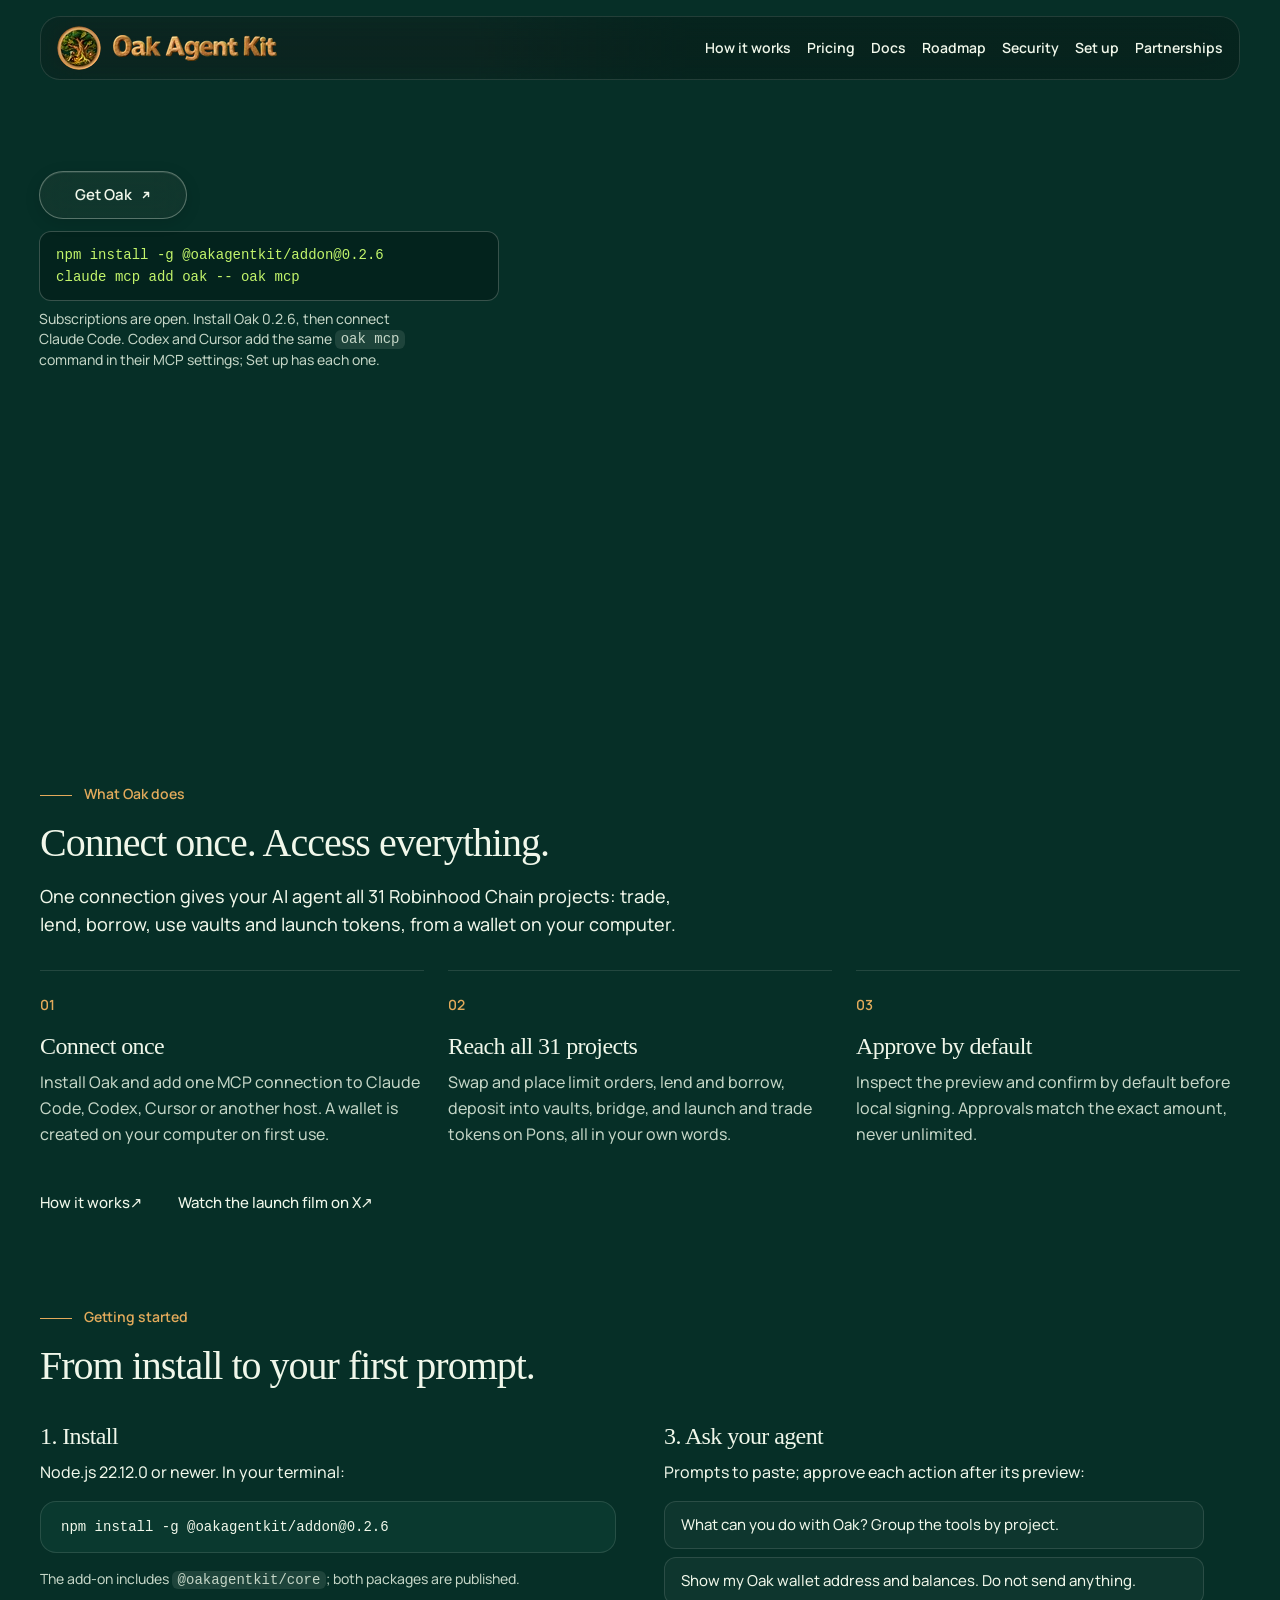
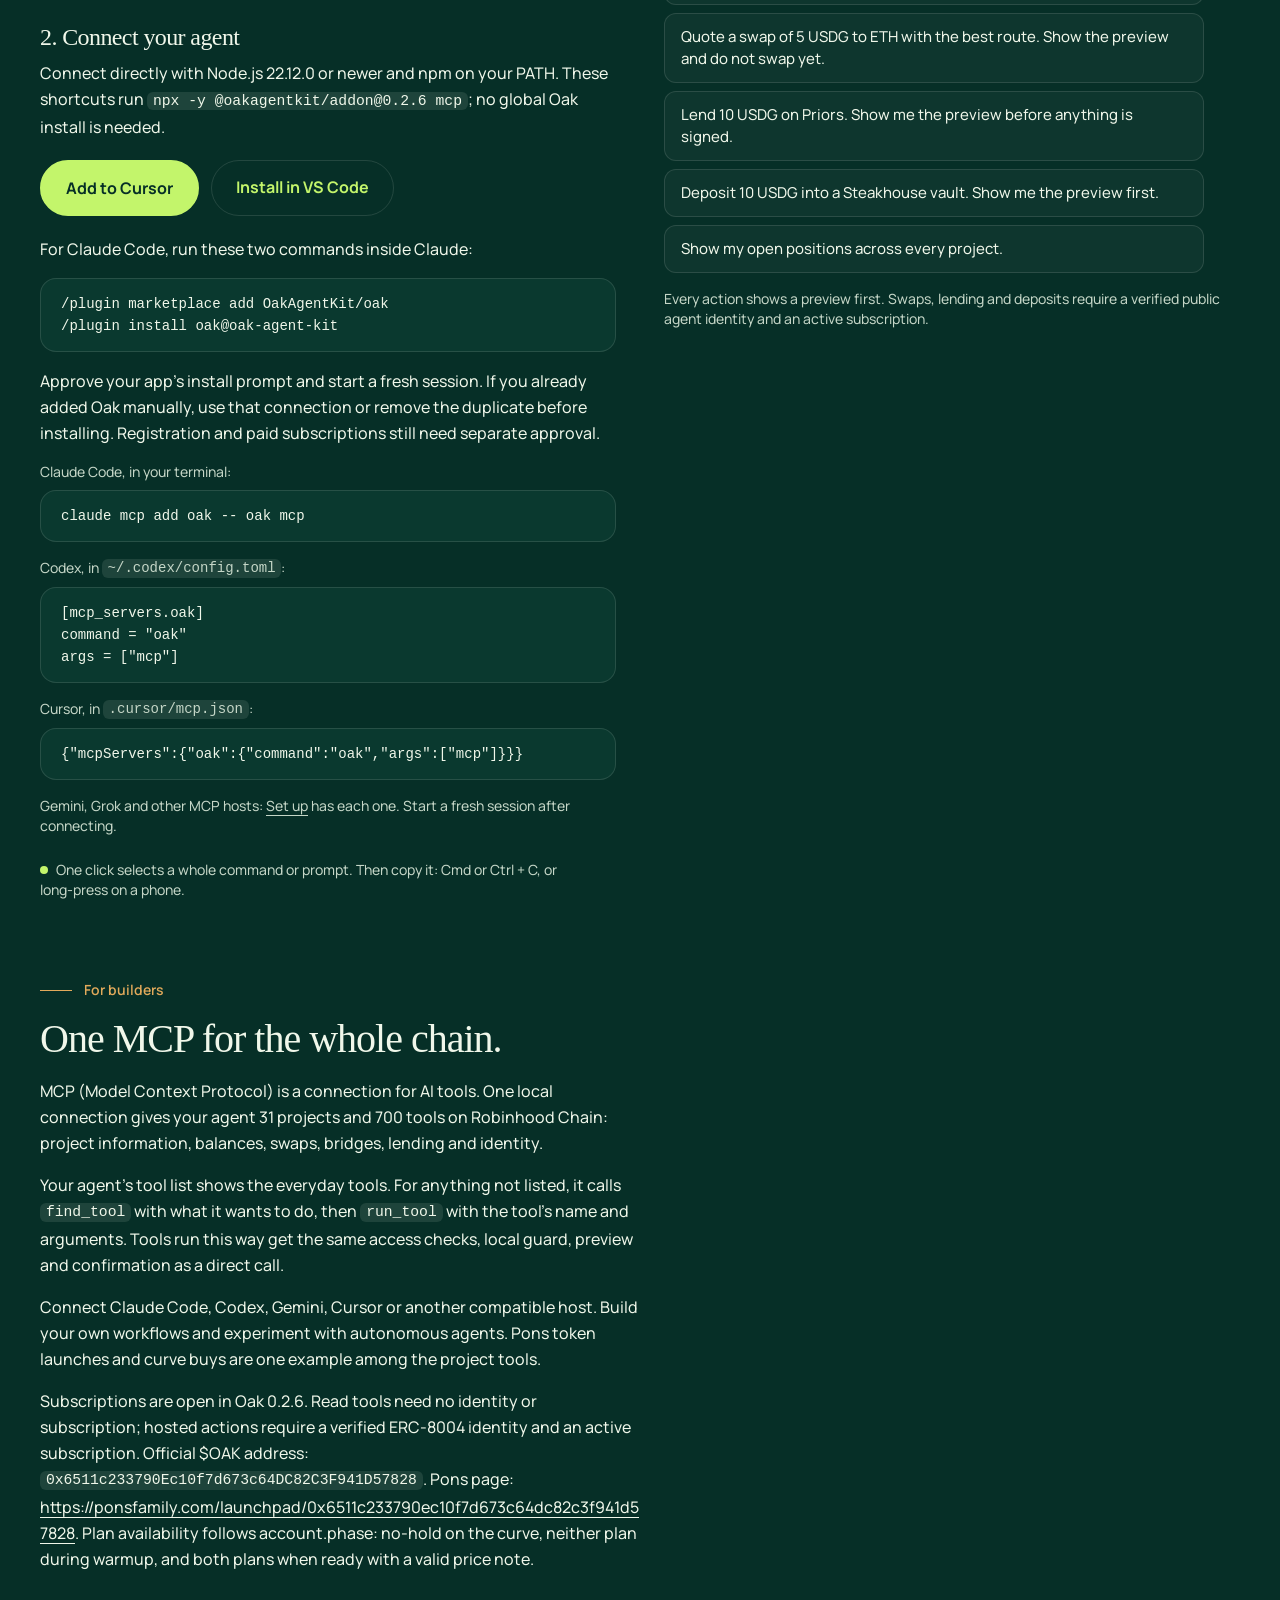
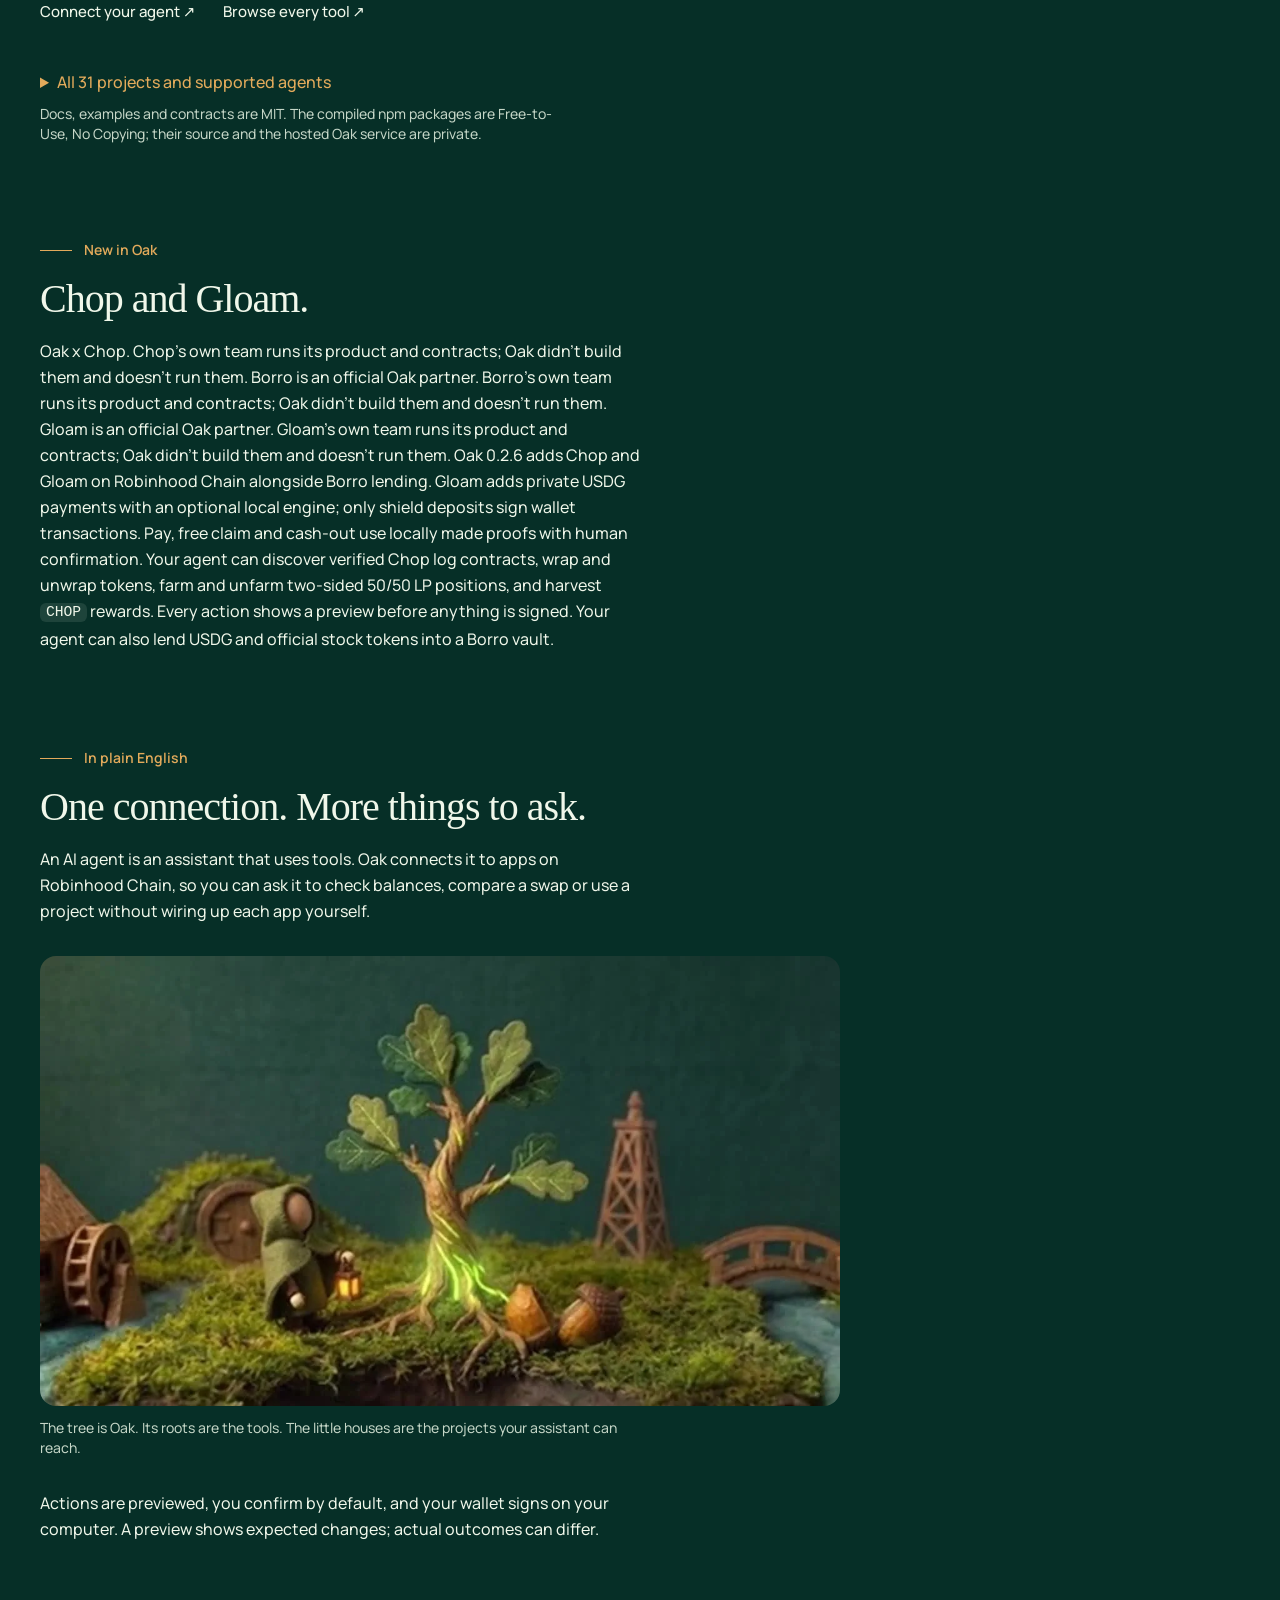
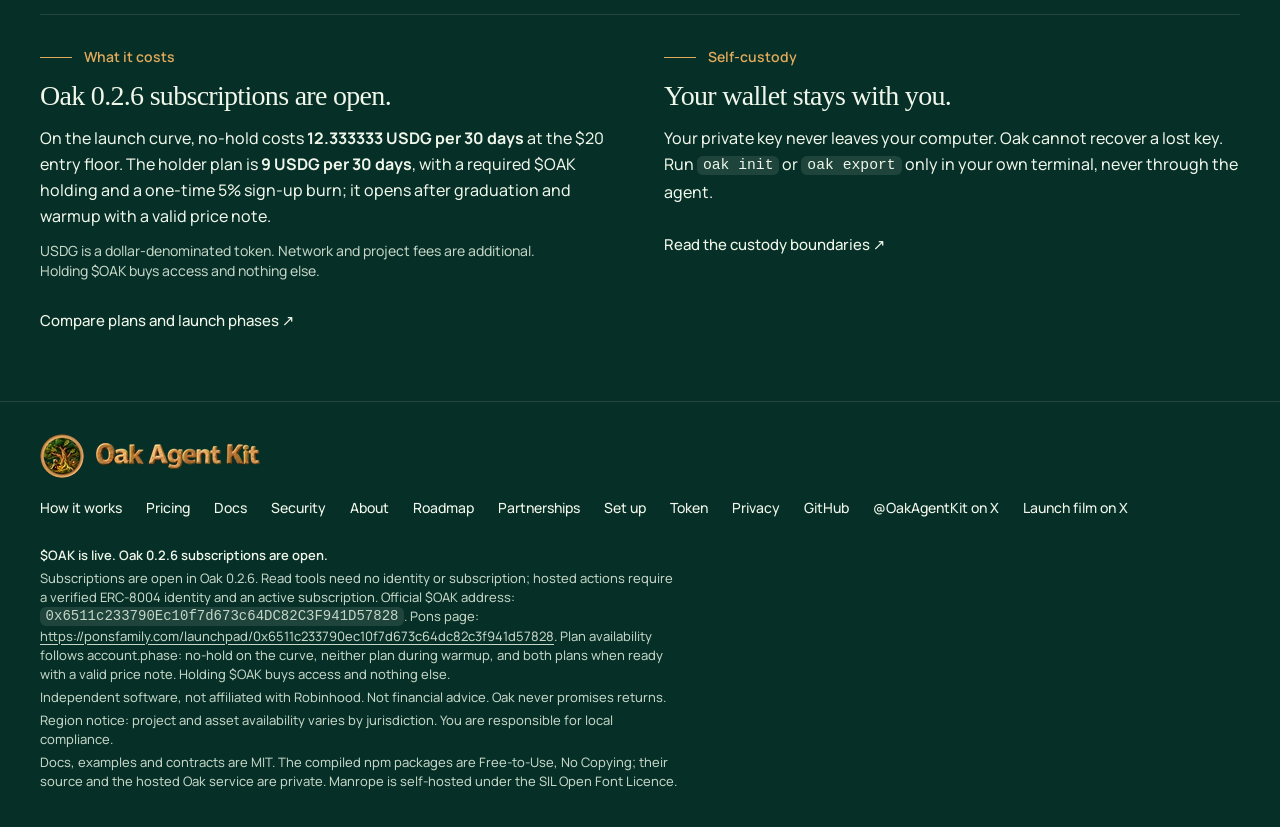
==== commit b31a3327: "Publish Oak 0.2.6 website" ====
--- a/index.html
+++ b/index.html
@@ -4,14 +4,14 @@
 <meta charset="utf-8">
 <meta name="viewport" content="width=device-width, initial-scale=1">
 <title>Oak: Robinhood Chain apps through your AI assistant</title>
-<meta name="description" content="Connect your AI assistant to 29 Robinhood Chain projects with Oak. Install Oak 0.2.5 and subscribe through Oak to use hosted actions.">
+<meta name="description" content="Connect your AI assistant to 31 Robinhood Chain projects with Oak. Install Oak 0.2.6 and subscribe through Oak to use hosted actions.">
 <meta name="theme-color" content="#062F27">
 <link rel="canonical" href="https://oakagentkit.org/">
 <meta property="og:url" content="https://oakagentkit.org/">
 <meta property="og:type" content="website">
 <meta property="og:site_name" content="Oak Agent Kit">
 <meta property="og:title" content="Oak: Robinhood Chain apps through your AI assistant">
-<meta property="og:description" content="Connect your AI assistant to 29 Robinhood Chain projects with Oak. Install Oak 0.2.5 and subscribe through Oak to use hosted actions.">
+<meta property="og:description" content="Connect your AI assistant to 31 Robinhood Chain projects with Oak. Install Oak 0.2.6 and subscribe through Oak to use hosted actions.">
 <meta property="og:image" content="https://oakagentkit.org/03-og-card-1200x630.jpg">
 <meta property="og:image:width" content="1200">
 <meta property="og:image:height" content="630">
@@ -98,24 +98,24 @@
 </svg>
 </a>
 <div class="hero-install">
-<pre tabindex="0" role="region" aria-label="Install and connect commands" class="copyable" data-copy="npm install -g @oakagentkit/addon@0.2.5
-claude mcp add oak -- oak mcp"><code>npm install -g @oakagentkit/addon@0.2.5
+<pre tabindex="0" role="region" aria-label="Install and connect commands" class="copyable" data-copy="npm install -g @oakagentkit/addon@0.2.6
+claude mcp add oak -- oak mcp"><code>npm install -g @oakagentkit/addon@0.2.6
 claude mcp add oak -- oak mcp</code></pre>
-<p class="hero-status">Subscriptions are open. Install Oak 0.2.5, then connect Claude Code. Codex and Cursor add the same <code>oak mcp</code> command in their MCP settings; Set up has each one.</p>
+<p class="hero-status">Subscriptions are open. Install Oak 0.2.6, then connect Claude Code. Codex and Cursor add the same <code>oak mcp</code> command in their MCP settings; Set up has each one.</p>
 </div>
 </div>
  </section>
 <section class="quiet-section" id="steps">
 <p class="chapter">What Oak does</p>
 <h2>Connect once. Access everything.</h2>
-<p class="section-intro">One connection gives your AI agent all 29 Robinhood Chain projects: trade, lend, borrow, use vaults and launch tokens, from a wallet on your computer.</p>
+<p class="section-intro">One connection gives your AI agent all 31 Robinhood Chain projects: trade, lend, borrow, use vaults and launch tokens, from a wallet on your computer.</p>
  <ol class="simple-steps">
  <li id="keys">
 <h3>Connect once</h3>
 <p>Install Oak and add one MCP connection to Claude Code, Codex, Cursor or another host. A wallet is created on your computer on first use.</p>
 </li>
  <li id="access">
-<h3>Reach all 29 projects</h3>
+<h3>Reach all 31 projects</h3>
 <p>Swap and place limit orders, lend and borrow, deposit into vaults, bridge, and launch and trade tokens on Pons, all in your own words.</p>
 </li>
  <li id="preview">
@@ -137,15 +137,15 @@
  <div class="start-col">
  <h3>1. Install</h3>
  <p>Node.js 22.12.0 or newer. In your terminal:</p>
- <pre tabindex="0" role="region" aria-label="Install command" class="copyable" data-copy="npm install -g @oakagentkit/addon@0.2.5">
-<code>npm install -g @oakagentkit/addon@0.2.5</code></pre>
+ <pre tabindex="0" role="region" aria-label="Install command" class="copyable" data-copy="npm install -g @oakagentkit/addon@0.2.6">
+<code>npm install -g @oakagentkit/addon@0.2.6</code></pre>
  <p class="fine">The add-on includes <code>@oakagentkit/core</code>; both packages are published.</p>
  <h3>2. Connect your agent</h3>
  <div class="install-shortcuts">
- <p>Connect directly with Node.js 22.12.0 or newer and npm on your PATH. These shortcuts run <code>npx -y @oakagentkit/addon@0.2.5 mcp</code>; no global Oak install is needed.</p>
+ <p>Connect directly with Node.js 22.12.0 or newer and npm on your PATH. These shortcuts run <code>npx -y @oakagentkit/addon@0.2.6 mcp</code>; no global Oak install is needed.</p>
  <p class="btn-row" aria-label="Install Oak in your editor">
-<a class="btn" href="https://cursor.com/install-mcp?name=oak&amp;config=eyJjb21tYW5kIjoibnB4IiwiYXJncyI6WyIteSIsIkBvYWthZ2VudGtpdC9hZGRvbkAwLjIuNSIsIm1jcCJdfQ%3D%3D">Add to Cursor</a>
-<a class="btn ghost" href="https://vscode.dev/redirect?url=vscode%3Amcp%2Finstall%3F%257B%2522name%2522%253A%2522oak%2522%252C%2522command%2522%253A%2522npx%2522%252C%2522args%2522%253A%255B%2522-y%2522%252C%2522%2540oakagentkit%252Faddon%25400.2.5%2522%252C%2522mcp%2522%255D%257D">Install in VS Code</a>
+<a class="btn" href="https://cursor.com/install-mcp?name=oak&amp;config=eyJjb21tYW5kIjoibnB4IiwiYXJncyI6WyIteSIsIkBvYWthZ2VudGtpdC9hZGRvbkAwLjIuNiIsIm1jcCJdfQ%3D%3D">Add to Cursor</a>
+<a class="btn ghost" href="https://vscode.dev/redirect?url=vscode%3Amcp%2Finstall%3F%257B%2522name%2522%253A%2522oak%2522%252C%2522command%2522%253A%2522npx%2522%252C%2522args%2522%253A%255B%2522-y%2522%252C%2522%2540oakagentkit%252Faddon%25400.2.6%2522%252C%2522mcp%2522%255D%257D">Install in VS Code</a>
 </p>
  <p>For Claude Code, run these two commands inside Claude:</p>
  <pre tabindex="0" role="region" aria-label="Claude Code plugin install commands" class="copyable" data-copy="/plugin marketplace add OakAgentKit/oak
@@ -200,15 +200,15 @@
  <section class="quiet-section builder-section" id="projects">
 <p class="chapter">For builders</p>
 <h2>One MCP for the whole chain.</h2>
- <p>MCP (Model Context Protocol) is a connection for AI tools. One local connection gives your agent 29 projects and 687 tools on Robinhood Chain: project information, balances, swaps, bridges, lending and identity.</p>
+ <p>MCP (Model Context Protocol) is a connection for AI tools. One local connection gives your agent 31 projects and 700 tools on Robinhood Chain: project information, balances, swaps, bridges, lending and identity.</p>
  <p>Your agent's tool list shows the everyday tools. For anything not listed, it calls <code>find_tool</code> with what it wants to do, then <code>run_tool</code> with the tool's name and arguments. Tools run this way get the same access checks, local guard, preview and confirmation as a direct call.</p>
  <p>Connect Claude Code, Codex, Gemini, Cursor or another compatible host. Build your own workflows and experiment with autonomous agents. Pons token launches and curve buys are one example among the project tools.</p>
- <p>Subscriptions are open in Oak 0.2.5. Read tools need no identity or subscription; hosted actions require a verified ERC-8004 identity and an active subscription. Official $OAK address: <code class="token-address">0x6511c233790Ec10f7d673c64DC82C3F941D57828</code>. Pons page: <a href="https://ponsfamily.com/launchpad/0x6511c233790ec10f7d673c64dc82c3f941d57828">https://ponsfamily.com/launchpad/0x6511c233790ec10f7d673c64dc82c3f941d57828</a>. Plan availability follows account.phase: no-hold on the curve, neither plan during warmup, and both plans when ready with a valid price note.</p>
+ <p>Subscriptions are open in Oak 0.2.6. Read tools need no identity or subscription; hosted actions require a verified ERC-8004 identity and an active subscription. Official $OAK address: <code class="token-address">0x6511c233790Ec10f7d673c64DC82C3F941D57828</code>. Pons page: <a href="https://ponsfamily.com/launchpad/0x6511c233790ec10f7d673c64dc82c3f941d57828">https://ponsfamily.com/launchpad/0x6511c233790ec10f7d673c64dc82c3f941d57828</a>. Plan availability follows account.phase: no-hold on the curve, neither plan during warmup, and both plans when ready with a valid price note.</p>
  <p>
 <a class="text-link" href="setup.html#connect">Connect your agent ↗</a> <a class="text-link" href="docs.html#modules">Browse every tool ↗</a>
 </p>
  <details class="project-directory">
-<summary>All 29 projects and supported agents</summary>
+<summary>All 31 projects and supported agents</summary>
 <ul class="project-names">
 <li>
 <span class="proj">KyberSwap</span>
@@ -296,6 +296,12 @@
 </li>
 <li>
 <span class="proj">Borro</span>
+</li>
+<li>
+<span class="proj">Chop</span>
+</li>
+<li>
+<span class="proj">Gloam</span>
 </li>
 </ul>
 <p class="agent-names">
@@ -307,12 +313,9 @@
 </section>
  <section class="quiet-section" id="new-in-oak">
 <p class="chapter">New in Oak</p>
-<h2>Borro.</h2>
- <figure class="village-story">
-<img src="oak-025-release-1600x900.webp" width="1600" height="900" loading="lazy" decoding="async" alt="Felt-and-wood village at golden hour under the carved title Oak 0.2.5. A small hooded guide with a lantern stands under the glowing oak tree, beside a wooden sign that carries Borro's logo. A line in the picture reads Not affiliated with Borro.">
-<figcaption>New in Oak: Borro. Borro is an independent project; Oak is not affiliated with it.</figcaption>
-</figure>
- <p>Oak 0.2.5 adds Borro, a separate lending project on Robinhood Chain. Your agent can lend USDG or an official stock token into a Borro vault and take it out again. Each time you ask, Oak finds Borro's vaults and checks every one on the chain, and it refuses any it cannot verify. Lending a stock token is not lending dollars: if its price falls, what you get back is worth less in dollars. Every action shows a preview before anything is signed. Oak did not build Borro and is not affiliated with it.</p>
+<h2>Chop and Gloam.</h2>
+ <p>Oak x Chop. Chop's own team runs its product and contracts; Oak didn't build them and doesn't run them. Borro is an official Oak partner. Borro's own team runs its product and contracts; Oak didn't build them and doesn't run them. Gloam is an official Oak partner. Gloam's own team runs its product and contracts; Oak didn't build them and doesn't run them. Oak 0.2.6 adds Chop and Gloam on Robinhood Chain alongside Borro lending. Gloam adds private USDG payments with an optional local engine; only shield deposits sign wallet transactions. Pay, free claim and cash-out use locally made proofs with human confirmation. Your agent can discover verified Chop log contracts, wrap and unwrap tokens, farm and unfarm two-sided 50/50 LP positions, and harvest <code>CHOP</code> rewards.
+ Every action shows a preview before anything is signed. Your agent can also lend USDG and official stock tokens into a Borro vault.</p>
 </section>
  <section class="quiet-section" id="plain-english">
 <p class="chapter">In plain English</p>
@@ -327,7 +330,7 @@
  <div class="quiet-band">
  <section class="band-item" id="pricing">
 <p class="chapter">What it costs</p>
-<h2>Oak 0.2.5 subscriptions are open.</h2>
+<h2>Oak 0.2.6 subscriptions are open.</h2>
  <p>On the launch curve, no-hold costs <strong>12.333333 USDG per 30 days</strong> at the $20 entry floor. The holder plan is <strong>9 USDG per 30 days</strong>, with a required $OAK holding and a one-time 5% sign-up burn; it opens after graduation and warmup with a valid price note.</p>
  <p class="fine">USDG is a dollar-denominated token. Network and project fees are additional. Holding $OAK buys access and nothing else.</p>
  <a class="text-link" href="pricing.html">Compare plans and launch phases ↗</a>
@@ -392,8 +395,8 @@
 </ul>
 </nav>
 </div>
- <p class="footer-status">$OAK is live. Oak 0.2.5 subscriptions are open.</p>
- <p>Subscriptions are open in Oak 0.2.5. Read tools need no identity or subscription; hosted actions require a verified ERC-8004 identity and an active subscription. Official $OAK address: <code class="token-address">0x6511c233790Ec10f7d673c64DC82C3F941D57828</code>. Pons page: <a href="https://ponsfamily.com/launchpad/0x6511c233790ec10f7d673c64dc82c3f941d57828">https://ponsfamily.com/launchpad/0x6511c233790ec10f7d673c64dc82c3f941d57828</a>. Plan availability follows account.phase: no-hold on the curve, neither plan during warmup, and both plans when ready with a valid price note. Holding $OAK buys access and nothing else.</p>
+ <p class="footer-status">$OAK is live. Oak 0.2.6 subscriptions are open.</p>
+ <p>Subscriptions are open in Oak 0.2.6. Read tools need no identity or subscription; hosted actions require a verified ERC-8004 identity and an active subscription. Official $OAK address: <code class="token-address">0x6511c233790Ec10f7d673c64DC82C3F941D57828</code>. Pons page: <a href="https://ponsfamily.com/launchpad/0x6511c233790ec10f7d673c64dc82c3f941d57828">https://ponsfamily.com/launchpad/0x6511c233790ec10f7d673c64dc82c3f941d57828</a>. Plan availability follows account.phase: no-hold on the curve, neither plan during warmup, and both plans when ready with a valid price note. Holding $OAK buys access and nothing else.</p>
  <p>Independent software, not affiliated with Robinhood. Not financial advice. Oak never promises returns.</p>
  <p>Region notice: project and asset availability varies by jurisdiction. You are responsible for local compliance.</p>
  <p class="fine">Docs, examples and contracts are MIT. The compiled npm packages are Free-to-Use, No Copying; their source and the hosted Oak service are private. Manrope is self-hosted under the SIL Open Font Licence.</p>
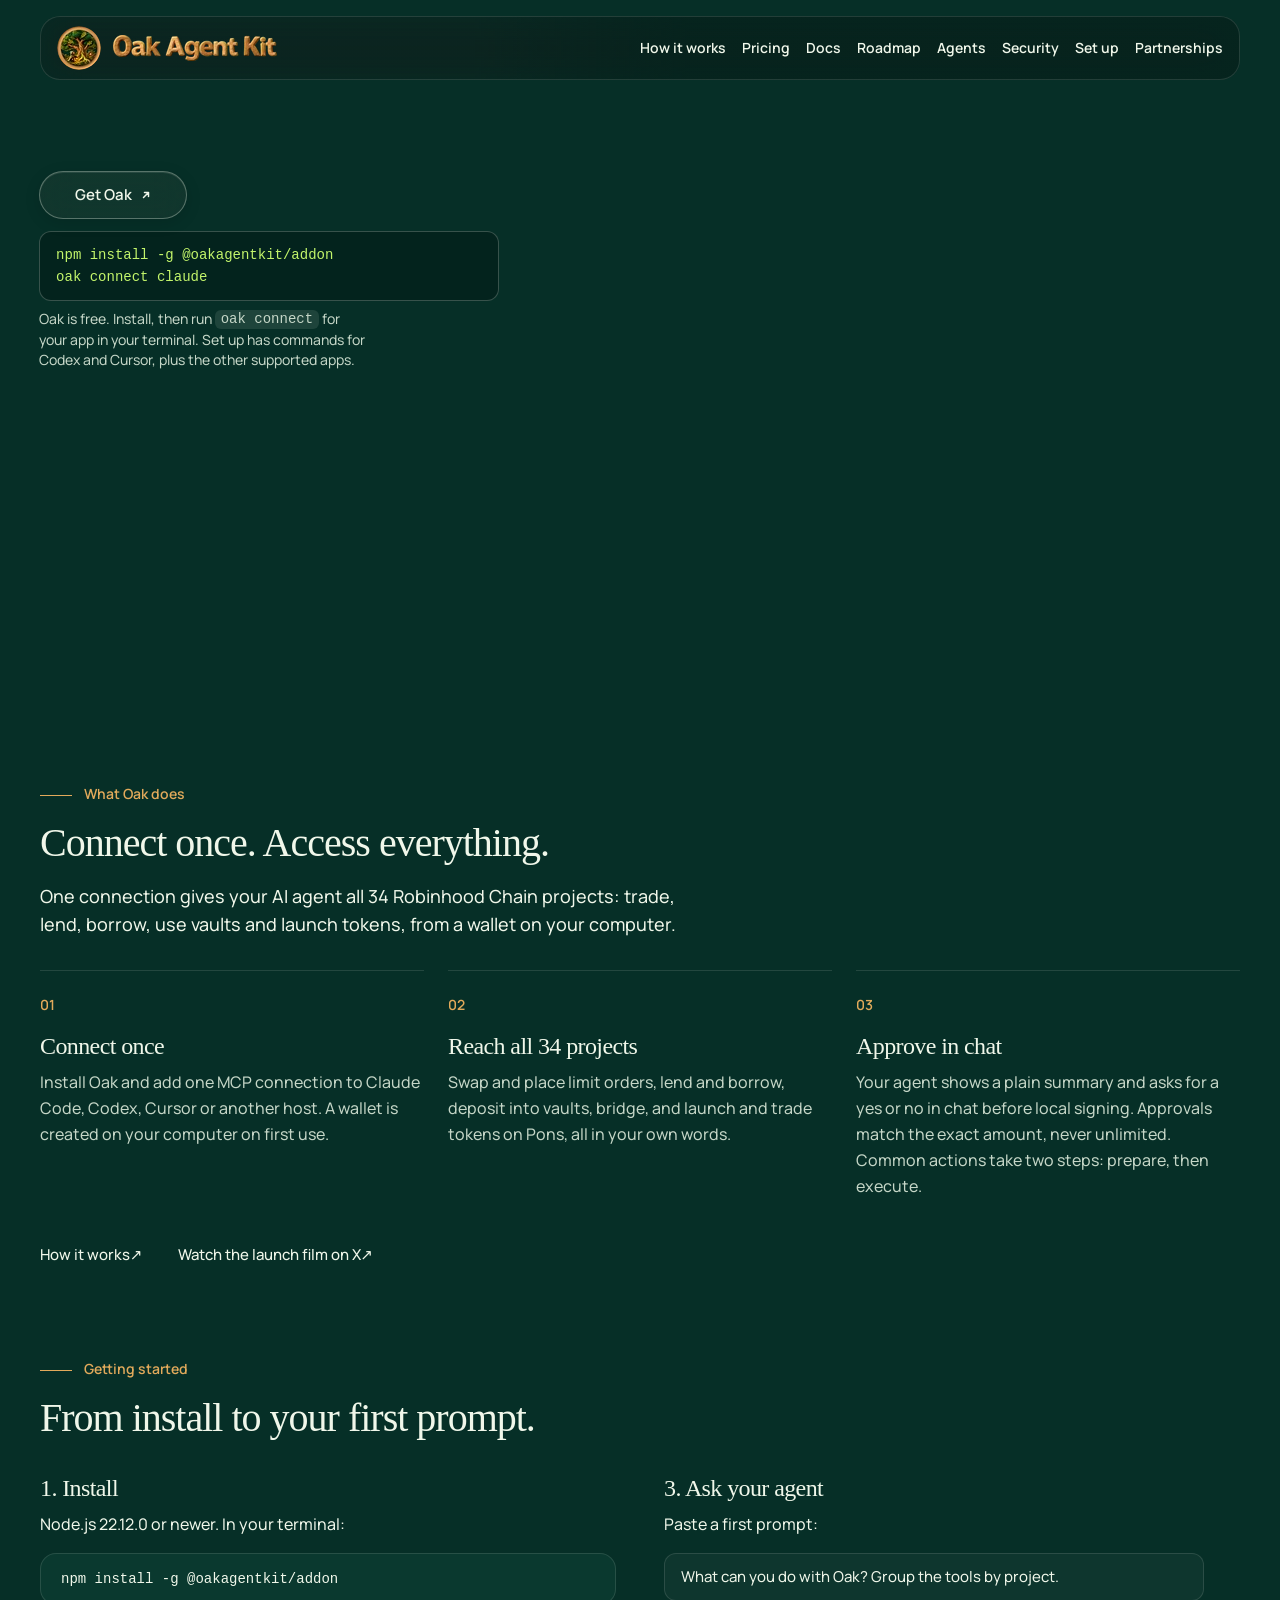
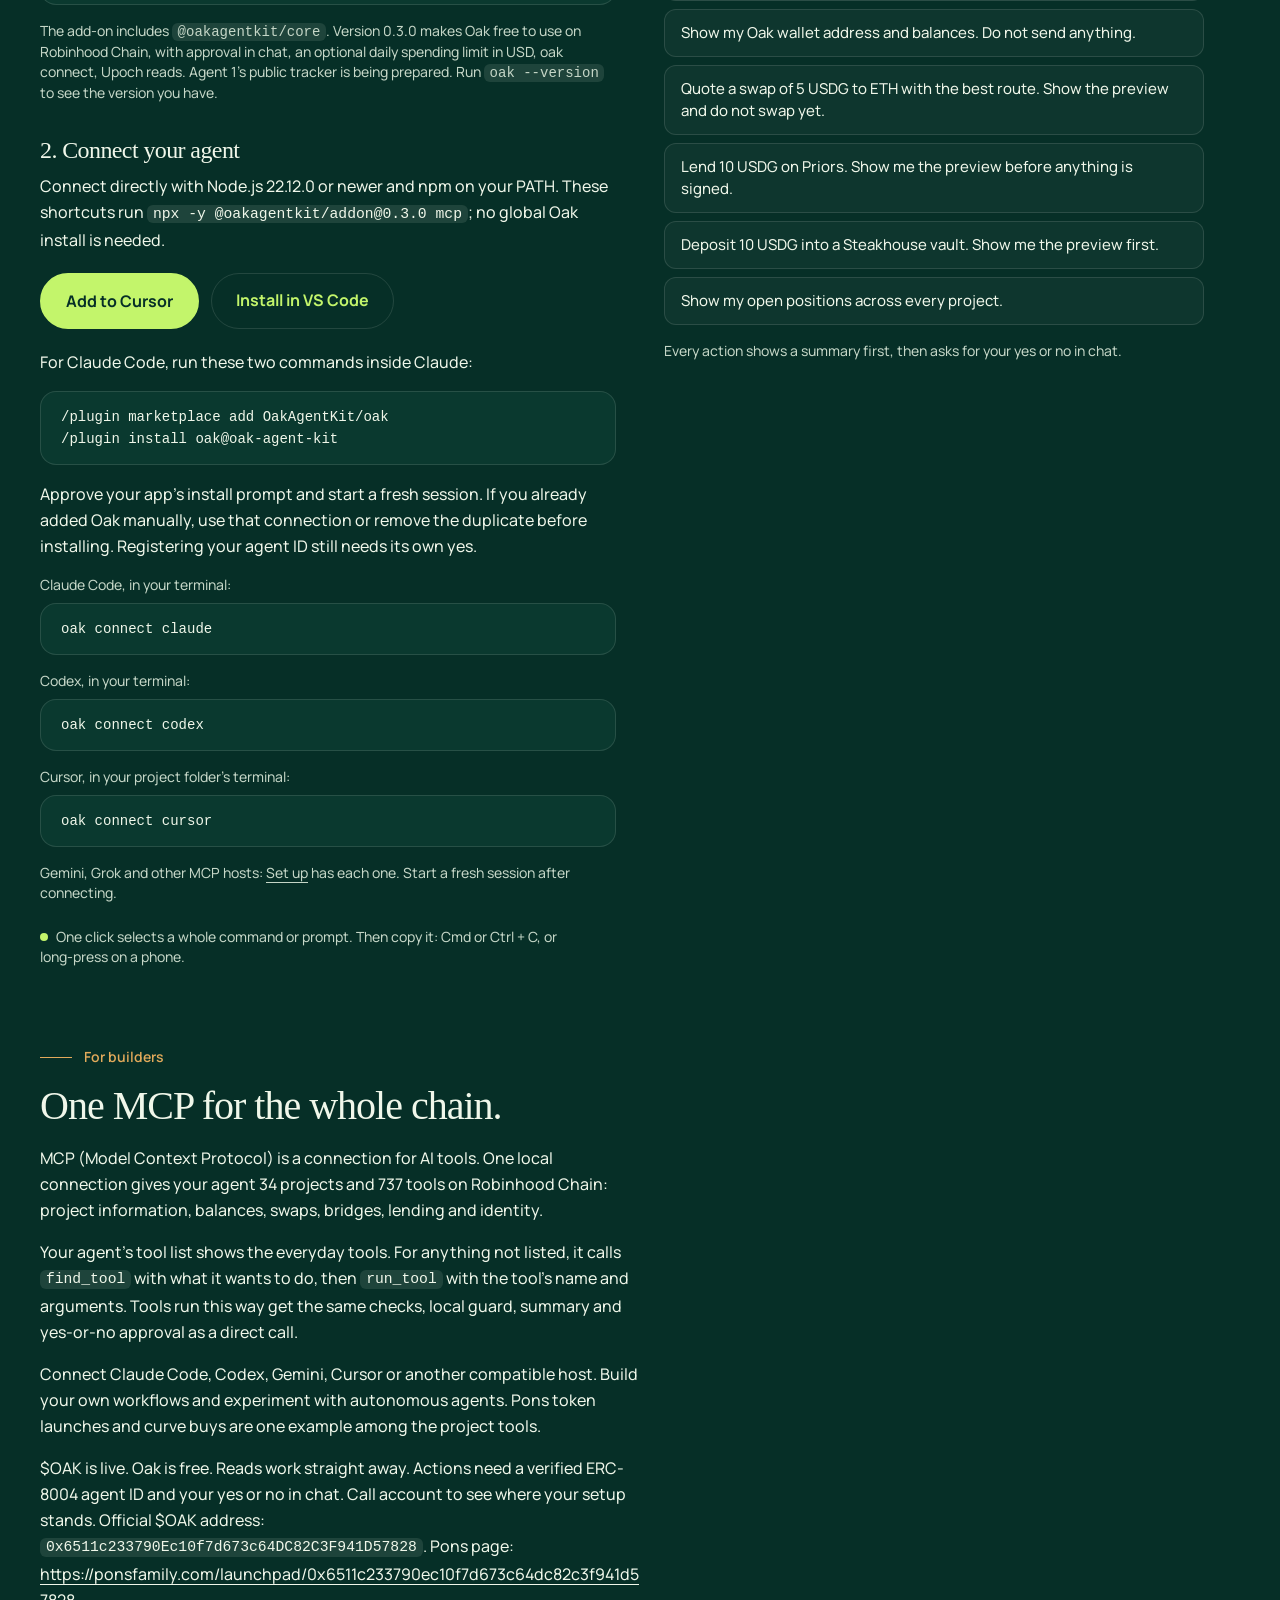
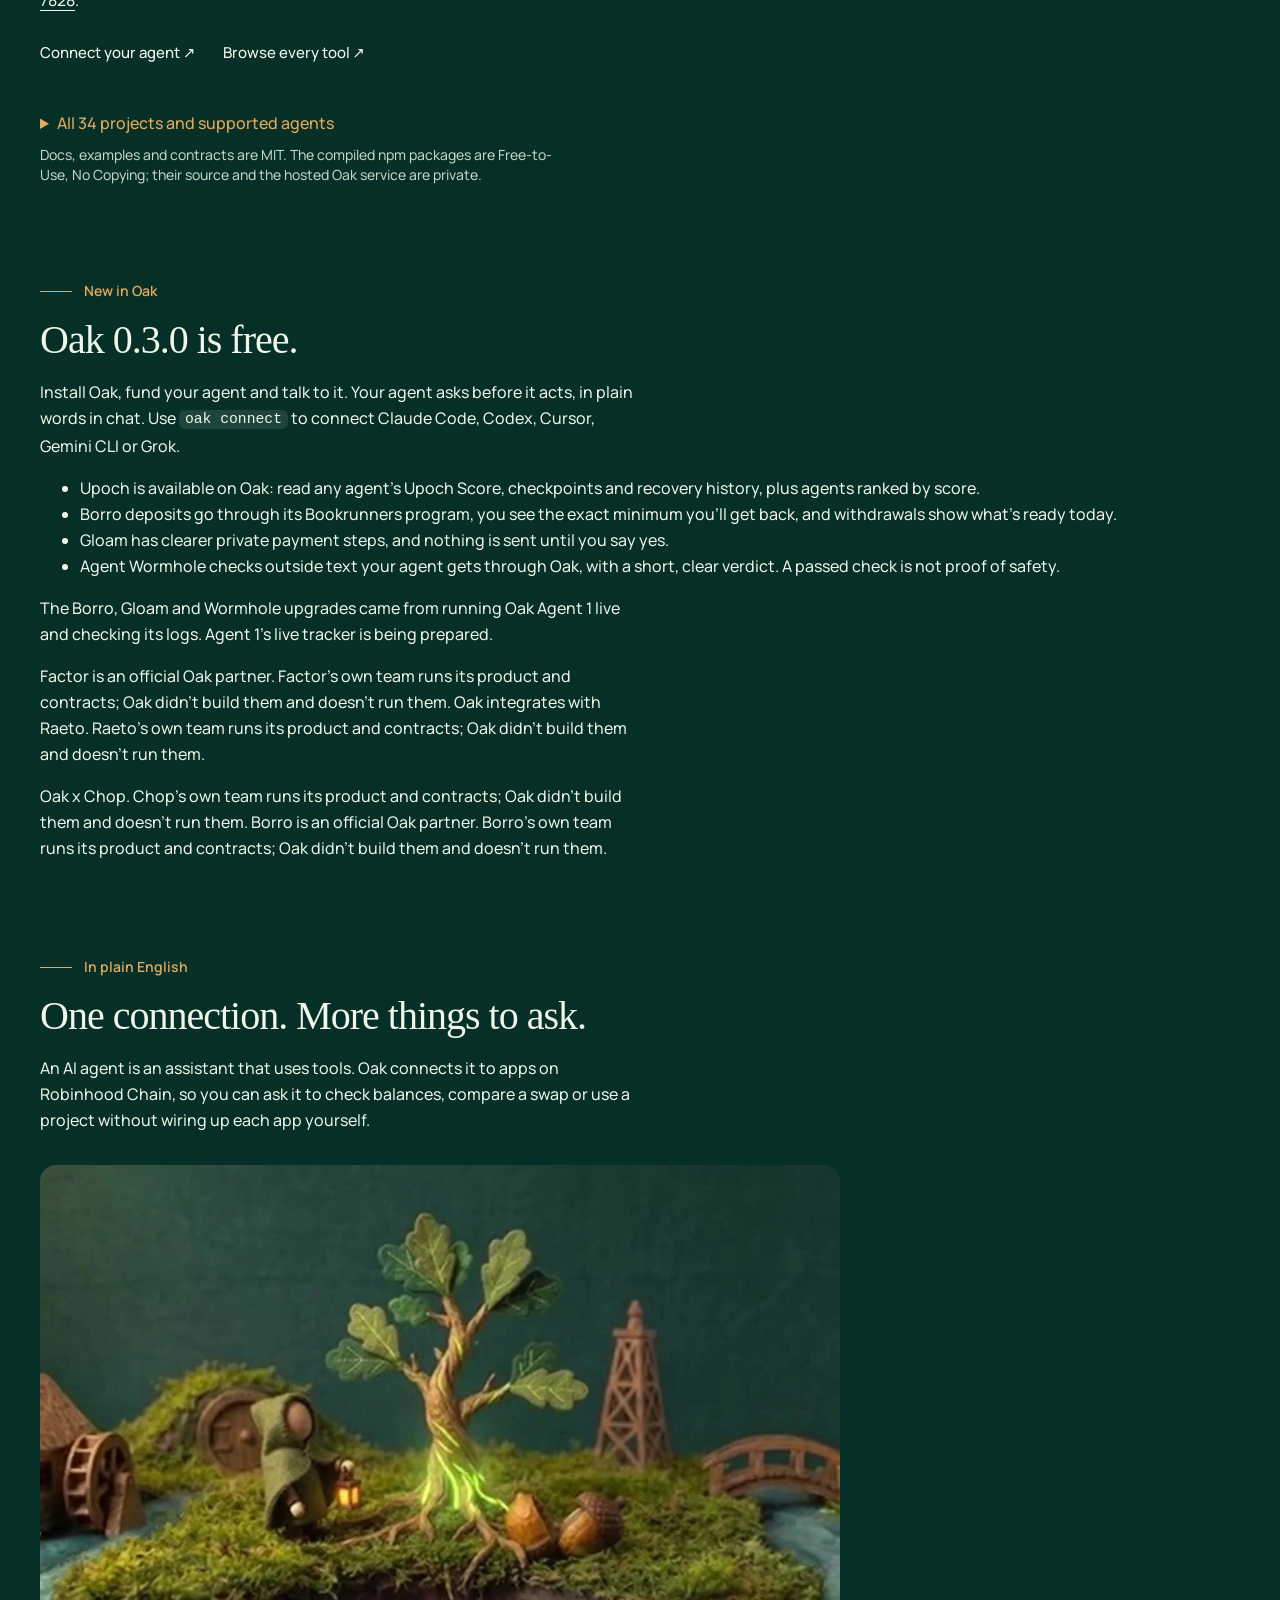
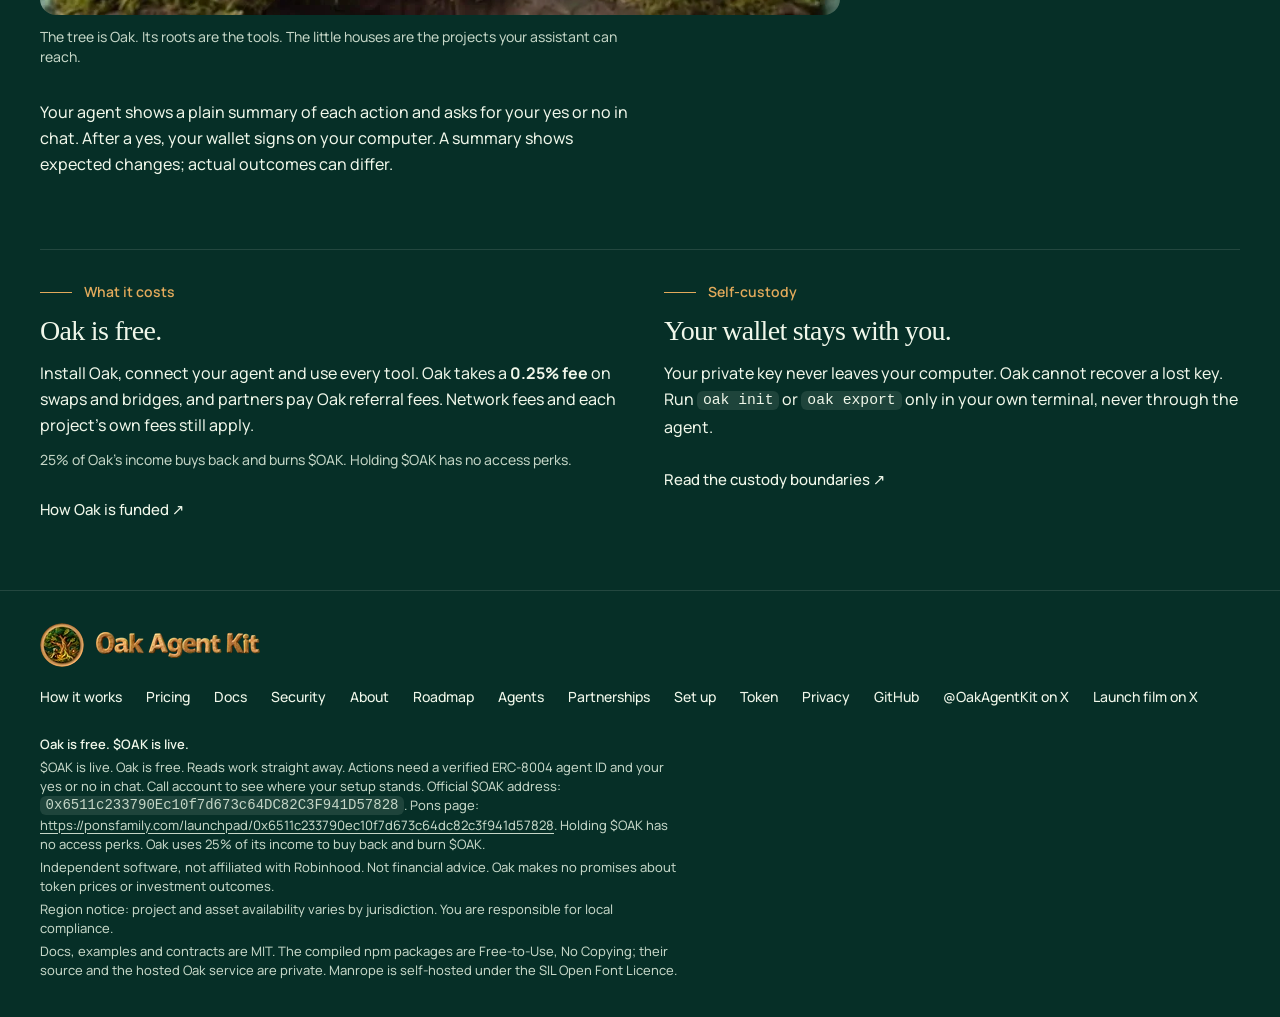
==== commit 85f6a800: "Publish Oak 0.3.0 website" ====
--- a/index.html
+++ b/index.html
@@ -4,14 +4,14 @@
 <meta charset="utf-8">
 <meta name="viewport" content="width=device-width, initial-scale=1">
 <title>Oak: Robinhood Chain apps through your AI assistant</title>
-<meta name="description" content="Connect your AI assistant to 31 Robinhood Chain projects with Oak. Install Oak 0.2.6 and subscribe through Oak to use hosted actions.">
+<meta name="description" content="Connect your AI assistant to 34 Robinhood Chain projects with Oak. Oak is free: install the MCP and connect your agent.">
 <meta name="theme-color" content="#062F27">
 <link rel="canonical" href="https://oakagentkit.org/">
 <meta property="og:url" content="https://oakagentkit.org/">
 <meta property="og:type" content="website">
 <meta property="og:site_name" content="Oak Agent Kit">
 <meta property="og:title" content="Oak: Robinhood Chain apps through your AI assistant">
-<meta property="og:description" content="Connect your AI assistant to 31 Robinhood Chain projects with Oak. Install Oak 0.2.6 and subscribe through Oak to use hosted actions.">
+<meta property="og:description" content="Connect your AI assistant to 34 Robinhood Chain projects with Oak. Oak is free: install the MCP and connect your agent.">
 <meta property="og:image" content="https://oakagentkit.org/03-og-card-1200x630.jpg">
 <meta property="og:image:width" content="1200">
 <meta property="og:image:height" content="630">
@@ -46,6 +46,9 @@
 <a href="roadmap.html">Roadmap</a>
 </li>
 <li>
+<a href="agents.html">Agents</a>
+</li>
+<li>
 <a href="security.html">Security</a>
 </li>
 <li>
@@ -70,6 +73,9 @@
 </li>
 <li>
 <a href="roadmap.html">Roadmap</a>
+</li>
+<li>
+<a href="agents.html">Agents</a>
 </li>
 <li>
 <a href="security.html">Security</a>
@@ -98,35 +104,35 @@
 </svg>
 </a>
 <div class="hero-install">
-<pre tabindex="0" role="region" aria-label="Install and connect commands" class="copyable" data-copy="npm install -g @oakagentkit/addon@0.2.6
-claude mcp add oak -- oak mcp"><code>npm install -g @oakagentkit/addon@0.2.6
-claude mcp add oak -- oak mcp</code></pre>
-<p class="hero-status">Subscriptions are open. Install Oak 0.2.6, then connect Claude Code. Codex and Cursor add the same <code>oak mcp</code> command in their MCP settings; Set up has each one.</p>
+<pre tabindex="0" role="region" aria-label="Install and connect commands" class="copyable" data-copy="npm install -g @oakagentkit/addon
+oak connect claude"><code>npm install -g @oakagentkit/addon
+oak connect claude</code></pre>
+<p class="hero-status">Oak is free. Install, then run <code>oak connect</code> for your app in your terminal. Set up has commands for Codex and Cursor, plus the other supported apps.</p>
 </div>
 </div>
  </section>
 <section class="quiet-section" id="steps">
 <p class="chapter">What Oak does</p>
 <h2>Connect once. Access everything.</h2>
-<p class="section-intro">One connection gives your AI agent all 31 Robinhood Chain projects: trade, lend, borrow, use vaults and launch tokens, from a wallet on your computer.</p>
+<p class="section-intro">One connection gives your AI agent all 34 Robinhood Chain projects: trade, lend, borrow, use vaults and launch tokens, from a wallet on your computer.</p>
  <ol class="simple-steps">
  <li id="keys">
 <h3>Connect once</h3>
 <p>Install Oak and add one MCP connection to Claude Code, Codex, Cursor or another host. A wallet is created on your computer on first use.</p>
 </li>
  <li id="access">
-<h3>Reach all 31 projects</h3>
+<h3>Reach all 34 projects</h3>
 <p>Swap and place limit orders, lend and borrow, deposit into vaults, bridge, and launch and trade tokens on Pons, all in your own words.</p>
 </li>
  <li id="preview">
-<h3>Approve by default</h3>
-<p>Inspect the preview and confirm by default before local signing. Approvals match the exact amount, never unlimited.</p>
+<h3>Approve in chat</h3>
+<p>Your agent shows a plain summary and asks for a yes or no in chat before local signing. Approvals match the exact amount, never unlimited. Common actions take two steps: prepare, then execute.</p>
 </li>
  </ol>
 <p class="section-action">
 <a class="text-link" href="how-it-works.html">How it works<span aria-hidden="true"> ↗</span>
 </a>
-<a class="text-link" href="https://x.com/OakAgentKit/status/2116286790059671939">Watch the launch film on X<span aria-hidden="true"> ↗</span>
+<a class="text-link" href="https://x.com/OakAgentKit/status/2119114741234974988">Watch the launch film on X<span aria-hidden="true"> ↗</span>
 </a>
 </p>
 </section>
@@ -137,41 +143,37 @@
  <div class="start-col">
  <h3>1. Install</h3>
  <p>Node.js 22.12.0 or newer. In your terminal:</p>
- <pre tabindex="0" role="region" aria-label="Install command" class="copyable" data-copy="npm install -g @oakagentkit/addon@0.2.6">
-<code>npm install -g @oakagentkit/addon@0.2.6</code></pre>
- <p class="fine">The add-on includes <code>@oakagentkit/core</code>; both packages are published.</p>
+ <pre tabindex="0" role="region" aria-label="Install command" class="copyable" data-copy="npm install -g @oakagentkit/addon">
+<code>npm install -g @oakagentkit/addon</code></pre>
+ <p class="fine">The add-on includes <code>@oakagentkit/core</code>. Version 0.3.0 makes Oak free to use on Robinhood Chain, with approval in chat, an optional daily spending limit in USD, oak connect, Upoch reads. Agent 1's public tracker is being prepared. Run <code>oak --version</code> to see the version you have.</p>
  <h3>2. Connect your agent</h3>
  <div class="install-shortcuts">
- <p>Connect directly with Node.js 22.12.0 or newer and npm on your PATH. These shortcuts run <code>npx -y @oakagentkit/addon@0.2.6 mcp</code>; no global Oak install is needed.</p>
+ <p>Connect directly with Node.js 22.12.0 or newer and npm on your PATH. These shortcuts run <code>npx -y @oakagentkit/addon@0.3.0 mcp</code>; no global Oak install is needed.</p>
  <p class="btn-row" aria-label="Install Oak in your editor">
-<a class="btn" href="https://cursor.com/install-mcp?name=oak&amp;config=eyJjb21tYW5kIjoibnB4IiwiYXJncyI6WyIteSIsIkBvYWthZ2VudGtpdC9hZGRvbkAwLjIuNiIsIm1jcCJdfQ%3D%3D">Add to Cursor</a>
-<a class="btn ghost" href="https://vscode.dev/redirect?url=vscode%3Amcp%2Finstall%3F%257B%2522name%2522%253A%2522oak%2522%252C%2522command%2522%253A%2522npx%2522%252C%2522args%2522%253A%255B%2522-y%2522%252C%2522%2540oakagentkit%252Faddon%25400.2.6%2522%252C%2522mcp%2522%255D%257D">Install in VS Code</a>
+<a class="btn" href="https://cursor.com/install-mcp?name=oak&amp;config=eyJjb21tYW5kIjoibnB4IiwiYXJncyI6WyIteSIsIkBvYWthZ2VudGtpdC9hZGRvbkAwLjMuMCIsIm1jcCJdfQ%3D%3D">Add to Cursor</a>
+<a class="btn ghost" href="https://vscode.dev/redirect?url=vscode%3Amcp%2Finstall%3F%257B%2522name%2522%253A%2522oak%2522%252C%2522command%2522%253A%2522npx%2522%252C%2522args%2522%253A%255B%2522-y%2522%252C%2522%2540oakagentkit%252Faddon%25400.3.0%2522%252C%2522mcp%2522%255D%257D">Install in VS Code</a>
 </p>
  <p>For Claude Code, run these two commands inside Claude:</p>
  <pre tabindex="0" role="region" aria-label="Claude Code plugin install commands" class="copyable" data-copy="/plugin marketplace add OakAgentKit/oak
 /plugin install oak@oak-agent-kit">
 <code>/plugin marketplace add OakAgentKit/oak
 /plugin install oak@oak-agent-kit</code></pre>
- <p>Approve your app’s install prompt and start a fresh session. If you already added Oak manually, use that connection or remove the duplicate before installing. Registration and paid subscriptions still need separate approval.</p>
+ <p>Approve your app’s install prompt and start a fresh session. If you already added Oak manually, use that connection or remove the duplicate before installing. Registering your agent ID still needs its own yes.</p>
  </div>
  <p class="start-client">Claude Code, in your terminal:</p>
- <pre tabindex="0" role="region" aria-label="Claude Code connect command" class="copyable" data-copy="claude mcp add oak -- oak mcp">
-<code>claude mcp add oak -- oak mcp</code></pre>
- <p class="start-client">Codex, in <code>~/.codex/config.toml</code>:</p>
- <pre tabindex="0" role="region" aria-label="Codex connection" class="copyable" data-copy="[mcp_servers.oak]
-command = &quot;oak&quot;
-args = [&quot;mcp&quot;]">
-<code>[mcp_servers.oak]
-command = "oak"
-args = ["mcp"]</code></pre>
- <p class="start-client">Cursor, in <code>.cursor/mcp.json</code>:</p>
- <pre tabindex="0" role="region" aria-label="Cursor connection" class="copyable" data-copy="{&quot;mcpServers&quot;:{&quot;oak&quot;:{&quot;command&quot;:&quot;oak&quot;,&quot;args&quot;:[&quot;mcp&quot;]}}}">
-<code>{"mcpServers":{"oak":{"command":"oak","args":["mcp"]}}}</code></pre>
+ <pre tabindex="0" role="region" aria-label="Claude Code connect command" class="copyable" data-copy="oak connect claude">
+<code>oak connect claude</code></pre>
+ <p class="start-client">Codex, in your terminal:</p>
+ <pre tabindex="0" role="region" aria-label="Codex connection" class="copyable" data-copy="oak connect codex">
+<code>oak connect codex</code></pre>
+ <p class="start-client">Cursor, in your project folder’s terminal:</p>
+ <pre tabindex="0" role="region" aria-label="Cursor connection" class="copyable" data-copy="oak connect cursor">
+<code>oak connect cursor</code></pre>
  <p class="fine">Gemini, Grok and other MCP hosts: <a href="setup.html#connect">Set up</a> has each one. Start a fresh session after connecting.</p>
  </div>
  <div class="start-col">
  <h3>3. Ask your agent</h3>
- <p>Prompts to paste; approve each action after its preview:</p>
+ <p>Paste a first prompt:</p>
  <ul class="prompt-list">
 <li>
 <p class="copy-prompt copyable" tabindex="0" role="region" aria-label="Prompt to copy" data-copy="What can you do with Oak? Group the tools by project.">What can you do with Oak? Group the tools by project.</p>
@@ -192,7 +194,7 @@
 <p class="copy-prompt copyable" tabindex="0" role="region" aria-label="Prompt to copy" data-copy="Show my open positions across every project.">Show my open positions across every project.</p>
 </li>
 </ul>
- <p class="fine">Every action shows a preview first. Swaps, lending and deposits require a verified public agent identity and an active subscription.</p>
+ <p class="fine">Every action shows a summary first, then asks for your yes or no in chat.</p>
  </div>
  </div>
  <p class="copy-hint">One click selects a whole command or prompt. Then copy it: Cmd or Ctrl + C, or long-press on a phone.</p>
@@ -200,15 +202,15 @@
  <section class="quiet-section builder-section" id="projects">
 <p class="chapter">For builders</p>
 <h2>One MCP for the whole chain.</h2>
- <p>MCP (Model Context Protocol) is a connection for AI tools. One local connection gives your agent 31 projects and 700 tools on Robinhood Chain: project information, balances, swaps, bridges, lending and identity.</p>
- <p>Your agent's tool list shows the everyday tools. For anything not listed, it calls <code>find_tool</code> with what it wants to do, then <code>run_tool</code> with the tool's name and arguments. Tools run this way get the same access checks, local guard, preview and confirmation as a direct call.</p>
+ <p>MCP (Model Context Protocol) is a connection for AI tools. One local connection gives your agent 34 projects and 737 tools on Robinhood Chain: project information, balances, swaps, bridges, lending and identity.</p>
+ <p>Your agent's tool list shows the everyday tools. For anything not listed, it calls <code>find_tool</code> with what it wants to do, then <code>run_tool</code> with the tool's name and arguments. Tools run this way get the same checks, local guard, summary and yes-or-no approval as a direct call.</p>
  <p>Connect Claude Code, Codex, Gemini, Cursor or another compatible host. Build your own workflows and experiment with autonomous agents. Pons token launches and curve buys are one example among the project tools.</p>
- <p>Subscriptions are open in Oak 0.2.6. Read tools need no identity or subscription; hosted actions require a verified ERC-8004 identity and an active subscription. Official $OAK address: <code class="token-address">0x6511c233790Ec10f7d673c64DC82C3F941D57828</code>. Pons page: <a href="https://ponsfamily.com/launchpad/0x6511c233790ec10f7d673c64dc82c3f941d57828">https://ponsfamily.com/launchpad/0x6511c233790ec10f7d673c64dc82c3f941d57828</a>. Plan availability follows account.phase: no-hold on the curve, neither plan during warmup, and both plans when ready with a valid price note.</p>
+ <p>$OAK is live. Oak is free. Reads work straight away. Actions need a verified ERC-8004 agent ID and your yes or no in chat. Call account to see where your setup stands. Official $OAK address: <code class="token-address">0x6511c233790Ec10f7d673c64DC82C3F941D57828</code>. Pons page: <a href="https://ponsfamily.com/launchpad/0x6511c233790ec10f7d673c64dc82c3f941d57828">https://ponsfamily.com/launchpad/0x6511c233790ec10f7d673c64dc82c3f941d57828</a>.</p>
  <p>
 <a class="text-link" href="setup.html#connect">Connect your agent ↗</a> <a class="text-link" href="docs.html#modules">Browse every tool ↗</a>
 </p>
  <details class="project-directory">
-<summary>All 31 projects and supported agents</summary>
+<summary>All 34 projects and supported agents</summary>
 <ul class="project-names">
 <li>
 <span class="proj">KyberSwap</span>
@@ -303,9 +305,18 @@
 <li>
 <span class="proj">Gloam</span>
 </li>
+<li>
+<span class="proj">Factor</span>
+</li>
+<li>
+<span class="proj">Raeto</span>
+</li>
+<li>
+<span class="proj">Upoch</span>
+</li>
 </ul>
 <p class="agent-names">
-<span class="agent">Claude Code</span> · <span class="agent">Codex</span> · <span class="agent">Gemini</span> · <span class="agent">Cursor</span> · <span class="agent">Grok</span>
+<span class="agent">Claude Code</span> · <span class="agent">Codex</span> · <span class="agent">Cursor</span> · <span class="agent">Gemini</span> · <span class="agent">Grok</span>
 </p>
 <p>Mainnet: 4663. Testnet: basic tools and ERC-8004 identity only.</p>
 </details>
@@ -313,9 +324,17 @@
 </section>
  <section class="quiet-section" id="new-in-oak">
 <p class="chapter">New in Oak</p>
-<h2>Chop and Gloam.</h2>
- <p>Oak x Chop. Chop's own team runs its product and contracts; Oak didn't build them and doesn't run them. Borro is an official Oak partner. Borro's own team runs its product and contracts; Oak didn't build them and doesn't run them. Gloam is an official Oak partner. Gloam's own team runs its product and contracts; Oak didn't build them and doesn't run them. Oak 0.2.6 adds Chop and Gloam on Robinhood Chain alongside Borro lending. Gloam adds private USDG payments with an optional local engine; only shield deposits sign wallet transactions. Pay, free claim and cash-out use locally made proofs with human confirmation. Your agent can discover verified Chop log contracts, wrap and unwrap tokens, farm and unfarm two-sided 50/50 LP positions, and harvest <code>CHOP</code> rewards.
- Every action shows a preview before anything is signed. Your agent can also lend USDG and official stock tokens into a Borro vault.</p>
+<h2>Oak 0.3.0 is free.</h2>
+ <p>Install Oak, fund your agent and talk to it. Your agent asks before it acts, in plain words in chat. Use <code>oak connect</code> to connect Claude Code, Codex, Cursor, Gemini CLI or Grok.</p>
+ <ul>
+<li>Upoch is available on Oak: read any agent's Upoch Score, checkpoints and recovery history, plus agents ranked by score.</li>
+ <li>Borro deposits go through its Bookrunners program, you see the exact minimum you'll get back, and withdrawals show what's ready today.</li>
+ <li>Gloam has clearer private payment steps, and nothing is sent until you say yes.</li>
+ <li>Agent Wormhole checks outside text your agent gets through Oak, with a short, clear verdict. A passed check is not proof of safety.</li>
+</ul>
+ <p>The Borro, Gloam and Wormhole upgrades came from running Oak Agent 1 live and checking its logs. Agent 1's live tracker is being prepared.</p>
+ <p>Factor is an official Oak partner. Factor's own team runs its product and contracts; Oak didn't build them and doesn't run them. Oak integrates with Raeto. Raeto's own team runs its product and contracts; Oak didn't build them and doesn't run them.</p>
+ <p>Oak x Chop. Chop's own team runs its product and contracts; Oak didn't build them and doesn't run them. Borro is an official Oak partner. Borro's own team runs its product and contracts; Oak didn't build them and doesn't run them.</p>
 </section>
  <section class="quiet-section" id="plain-english">
 <p class="chapter">In plain English</p>
@@ -325,15 +344,15 @@
 <img src="oak-village.webp" width="1280" height="720" loading="lazy" decoding="async" alt="A small hooded guide beside a felt oak tree, with glowing roots reaching wooden houses and a bridge.">
 <figcaption>The tree is Oak. Its roots are the tools. The little houses are the projects your assistant can reach.</figcaption>
 </figure>
- <p>Actions are previewed, you confirm by default, and your wallet signs on your computer. A preview shows expected changes; actual outcomes can differ.</p>
+ <p>Your agent shows a plain summary of each action and asks for your yes or no in chat. After a yes, your wallet signs on your computer. A summary shows expected changes; actual outcomes can differ.</p>
 </section>
  <div class="quiet-band">
  <section class="band-item" id="pricing">
 <p class="chapter">What it costs</p>
-<h2>Oak 0.2.6 subscriptions are open.</h2>
- <p>On the launch curve, no-hold costs <strong>12.333333 USDG per 30 days</strong> at the $20 entry floor. The holder plan is <strong>9 USDG per 30 days</strong>, with a required $OAK holding and a one-time 5% sign-up burn; it opens after graduation and warmup with a valid price note.</p>
- <p class="fine">USDG is a dollar-denominated token. Network and project fees are additional. Holding $OAK buys access and nothing else.</p>
- <a class="text-link" href="pricing.html">Compare plans and launch phases ↗</a>
+<h2>Oak is free.</h2>
+ <p>Install Oak, connect your agent and use every tool. Oak takes a <strong>0.25% fee</strong> on swaps and bridges, and partners pay Oak referral fees. Network fees and each project's own fees still apply.</p>
+ <p class="fine">25% of Oak's income buys back and burns $OAK. Holding $OAK has no access perks.</p>
+ <a class="text-link" href="pricing.html">How Oak is funded ↗</a>
 </section>
  <section class="band-item" id="custody">
 <p class="chapter">Self-custody</p>
@@ -372,6 +391,9 @@
 <a href="roadmap.html">Roadmap</a>
 </li>
 <li>
+<a href="agents.html">Agents</a>
+</li>
+<li>
 <a href="partnerships.html">Partnerships</a>
 </li>
 <li>
@@ -390,14 +412,14 @@
 <a href="https://x.com/OakAgentKit">@OakAgentKit on X</a>
 </li>
 <li>
-<a href="https://x.com/OakAgentKit/status/2116286790059671939">Launch film on X</a>
+<a href="https://x.com/OakAgentKit/status/2119114741234974988">Launch film on X</a>
 </li>
 </ul>
 </nav>
 </div>
- <p class="footer-status">$OAK is live. Oak 0.2.6 subscriptions are open.</p>
- <p>Subscriptions are open in Oak 0.2.6. Read tools need no identity or subscription; hosted actions require a verified ERC-8004 identity and an active subscription. Official $OAK address: <code class="token-address">0x6511c233790Ec10f7d673c64DC82C3F941D57828</code>. Pons page: <a href="https://ponsfamily.com/launchpad/0x6511c233790ec10f7d673c64dc82c3f941d57828">https://ponsfamily.com/launchpad/0x6511c233790ec10f7d673c64dc82c3f941d57828</a>. Plan availability follows account.phase: no-hold on the curve, neither plan during warmup, and both plans when ready with a valid price note. Holding $OAK buys access and nothing else.</p>
- <p>Independent software, not affiliated with Robinhood. Not financial advice. Oak never promises returns.</p>
+ <p class="footer-status">Oak is free. $OAK is live.</p>
+ <p>$OAK is live. Oak is free. Reads work straight away. Actions need a verified ERC-8004 agent ID and your yes or no in chat. Call account to see where your setup stands. Official $OAK address: <code class="token-address">0x6511c233790Ec10f7d673c64DC82C3F941D57828</code>. Pons page: <a href="https://ponsfamily.com/launchpad/0x6511c233790ec10f7d673c64dc82c3f941d57828">https://ponsfamily.com/launchpad/0x6511c233790ec10f7d673c64dc82c3f941d57828</a>. Holding $OAK has no access perks. Oak uses 25% of its income to buy back and burn $OAK.</p>
+ <p>Independent software, not affiliated with Robinhood. Not financial advice. Oak makes no promises about token prices or investment outcomes.</p>
  <p>Region notice: project and asset availability varies by jurisdiction. You are responsible for local compliance.</p>
  <p class="fine">Docs, examples and contracts are MIT. The compiled npm packages are Free-to-Use, No Copying; their source and the hosted Oak service are private. Manrope is self-hosted under the SIL Open Font Licence.</p>
 </div>
--- a/styles.css
+++ b/styles.css
@@ -864,7 +864,7 @@
 .partner-directory-copy { width: calc(100% - 2 * var(--gutter)); max-width: 1200px; margin-inline: auto; padding-block: 72px; }
 .partner-directory-copy > p { max-width: 36ch; }
 .partner-directory h2 { margin: 0 0 16px; }
-.partner-list { list-style: none; margin: 32px 0 0; padding: 0; }
+.partner-list { display: grid; gap: 24px; list-style: none; margin: 32px 0 0; padding: 0; }
 .partner-list > li { max-width: 560px; min-width: 0; }
 .partner-entry { display: flex; flex-direction: column; align-items: flex-start; gap: 24px; min-height: 44px; padding: 32px; border: 1px solid rgba(240,247,234,.24); border-radius: 24px; background: rgba(4,25,20,.78); -webkit-backdrop-filter: blur(12px); backdrop-filter: blur(12px); color: var(--paper); text-decoration: none; overflow-wrap: anywhere; }
 .partner-entry:hover { background: rgba(4,25,20,.86); color: var(--paper); }
@@ -1005,6 +1005,76 @@
 /* No copy backing, border, corner radius or card surface is introduced here. */
 /* Hero title, caption, action, menu and footer all inherit the shared scene system. */
 
+/* Agents page. Current palette and type only: forest ground, paper text, lime and oak accents, Manrope and the serif already used for headings.
+   No art plate: the text hero clears the floating menu on its own. Loss and win are always spelled in words as well as colour. */
+.agents-hero, .agent-card, .tracker { width: calc(100% - 2 * var(--gutter)); max-width: 1200px; margin-inline: auto; }
+.agents-hero { padding: 144px 0 24px; }
+.agents-hero h1 { font-family: var(--serif); font-weight: 400; letter-spacing: -.025em; font-size: 56px; line-height: 62px; margin: 0 0 16px; color: var(--paper); }
+.agents-tagline { max-width: 52ch; margin: 0; color: var(--muted); font-size: 20px; line-height: 30px; }
+
+.agent-card { padding: 40px 0; border-top: 1px solid var(--hairline); }
+.agent-head { display: flex; align-items: center; gap: 24px; margin-bottom: 24px; }
+.agent-head .chapter { margin-bottom: 8px; }
+.agent-head h2 { margin: 0; }
+/* A neutral stand-in until the owner picks the avatar. */
+.agent-avatar { flex: none; display: grid; place-items: center; width: 88px; height: 88px; border: 1px solid var(--hairline); border-radius: 50%; background: var(--moss); color: var(--oak); font-family: var(--serif); font-size: 36px; line-height: 1; }
+.agent-bio { max-width: 60ch; font-size: 18px; line-height: 28px; }
+.agent-facts { margin: 24px 0 0; max-width: 760px; }
+.agent-facts > div { display: grid; grid-template-columns: 168px minmax(0, 1fr); gap: 24px; padding: 16px 0; border-bottom: 1px solid var(--hairline); }
+.agent-facts dt { color: var(--oak); font-weight: 600; }
+.agent-facts dd { margin: 0; min-width: 0; overflow-wrap: anywhere; }
+.agent-facts code, .tracker code { font-size: max(.88em, 13px); }
+
+.tracker { padding: 40px 0 64px; border-top: 1px solid var(--hairline); }
+.tracker h2 { margin-bottom: 16px; }
+.tracker-intro { max-width: 64ch; }
+.tracker-root { margin-top: 32px; min-height: 96px; }
+.tracker-status { max-width: 64ch; padding: 16px 20px; border: 1px solid var(--hairline); border-left: 3px solid var(--lime); border-radius: 12px; background: rgba(240,247,234,.035); }
+.tracker-error { border-left-color: var(--oak); }
+.trk-muted { color: var(--muted); font-size: 15px; line-height: 24px; margin: 0 0 8px; }
+.trk-link { color: var(--paper); overflow-wrap: anywhere; }
+.trk-link:hover { color: var(--lime); }
+.trk-section { margin-top: 56px; }
+.trk-section > h3 { padding-bottom: 12px; border-bottom: 1px solid var(--hairline); margin-bottom: 24px; }
+
+/* Position cards: a figure strip on top, the thesis underneath, so a long thesis never squeezes the numbers. */
+.trk-card { margin: 0 0 24px; padding: 24px; border: 1px solid var(--hairline); border-radius: 16px; background: rgba(240,247,234,.035); }
+.trk-card h4 { margin: 0 0 4px; font-family: var(--serif); font-weight: 400; font-size: 24px; line-height: 30px; color: var(--paper); letter-spacing: -.02em; }
+.trk-card code { overflow-wrap: anywhere; word-break: break-all; }
+.trk-figures { display: grid; grid-template-columns: repeat(auto-fit, minmax(150px, 1fr)); gap: 16px 24px; margin: 16px 0 0; }
+.trk-figures > div { min-width: 0; }
+.trk-figures dt { color: var(--oak); font-size: 14px; line-height: 20px; font-weight: 600; }
+.trk-figures dd { margin: 0; overflow-wrap: anywhere; }
+.tracker-root > .trk-figures { margin: 24px 0 0; padding: 20px 24px; border: 1px solid var(--hairline); border-radius: 16px; }
+.trk-win dd { color: var(--lime); font-weight: 600; }
+.trk-loss dd { color: var(--oak); font-weight: 600; }
+.trk-unknown dd { color: var(--muted); }
+
+.trk-thesis { margin-top: 24px; padding-top: 20px; border-top: 1px solid var(--hairline); }
+.trk-label { margin: 0 0 8px; color: var(--oak); font-size: 14px; line-height: 20px; font-weight: 600; }
+.trk-label-inline { color: var(--oak); font-weight: 600; font-size: 14px; }
+.trk-badge { display: inline-block; margin: 0 0 12px; padding: 2px 12px; border: 1px solid var(--oak); border-radius: 999px; color: var(--oak); font-size: 13px; line-height: 20px; font-weight: 600; }
+.trk-thesis-text { margin: 0 0 12px; padding-left: 16px; border-left: 2px solid var(--hairline); max-width: 62ch; white-space: pre-wrap; overflow-wrap: anywhere; }
+.trk-hash-row { margin: 0 0 8px; display: flex; flex-wrap: wrap; align-items: center; gap: 8px 12px; }
+.trk-hash { -webkit-user-select: all; user-select: all; overflow-wrap: anywhere; word-break: break-all; }
+.trk-copy { min-height: 44px; padding: 0 16px; border: 1px solid rgba(240,247,234,.28); border-radius: 999px; background: transparent; color: var(--paper); font: 600 14px/20px Manrope, system-ui, sans-serif; cursor: pointer; }
+.trk-copy:hover { border-color: var(--lime); color: var(--lime); }
+
+.trk-gaps { max-width: 70ch; padding-left: 20px; }
+.trk-gaps li { margin-bottom: 8px; overflow-wrap: anywhere; }
+.trk-gaps li::marker { color: var(--oak); }
+.trk-table td { overflow-wrap: anywhere; }
+
+@media (max-width: 700px) {
+ .agents-hero { padding-top: 120px; }
+ .agents-hero h1 { font-size: 40px; line-height: 46px; }
+ .agent-head { gap: 16px; }
+ .agent-avatar { width: 64px; height: 64px; font-size: 28px; }
+ .agent-facts > div { grid-template-columns: 1fr; gap: 4px; }
+ .trk-card { padding: 20px 16px; }
+ .tracker-root > .trk-figures { padding: 16px; }
+}
+
 /* Launch edition only: site/launch/launch.css */
 /* Home hero: the install and connect lines sit under the pill, on a solid ground so they read over any art. */
 .hero-install { display: flex; flex-direction: column; gap: 8px; max-width: min(460px, calc(100vw - 40px)); }
